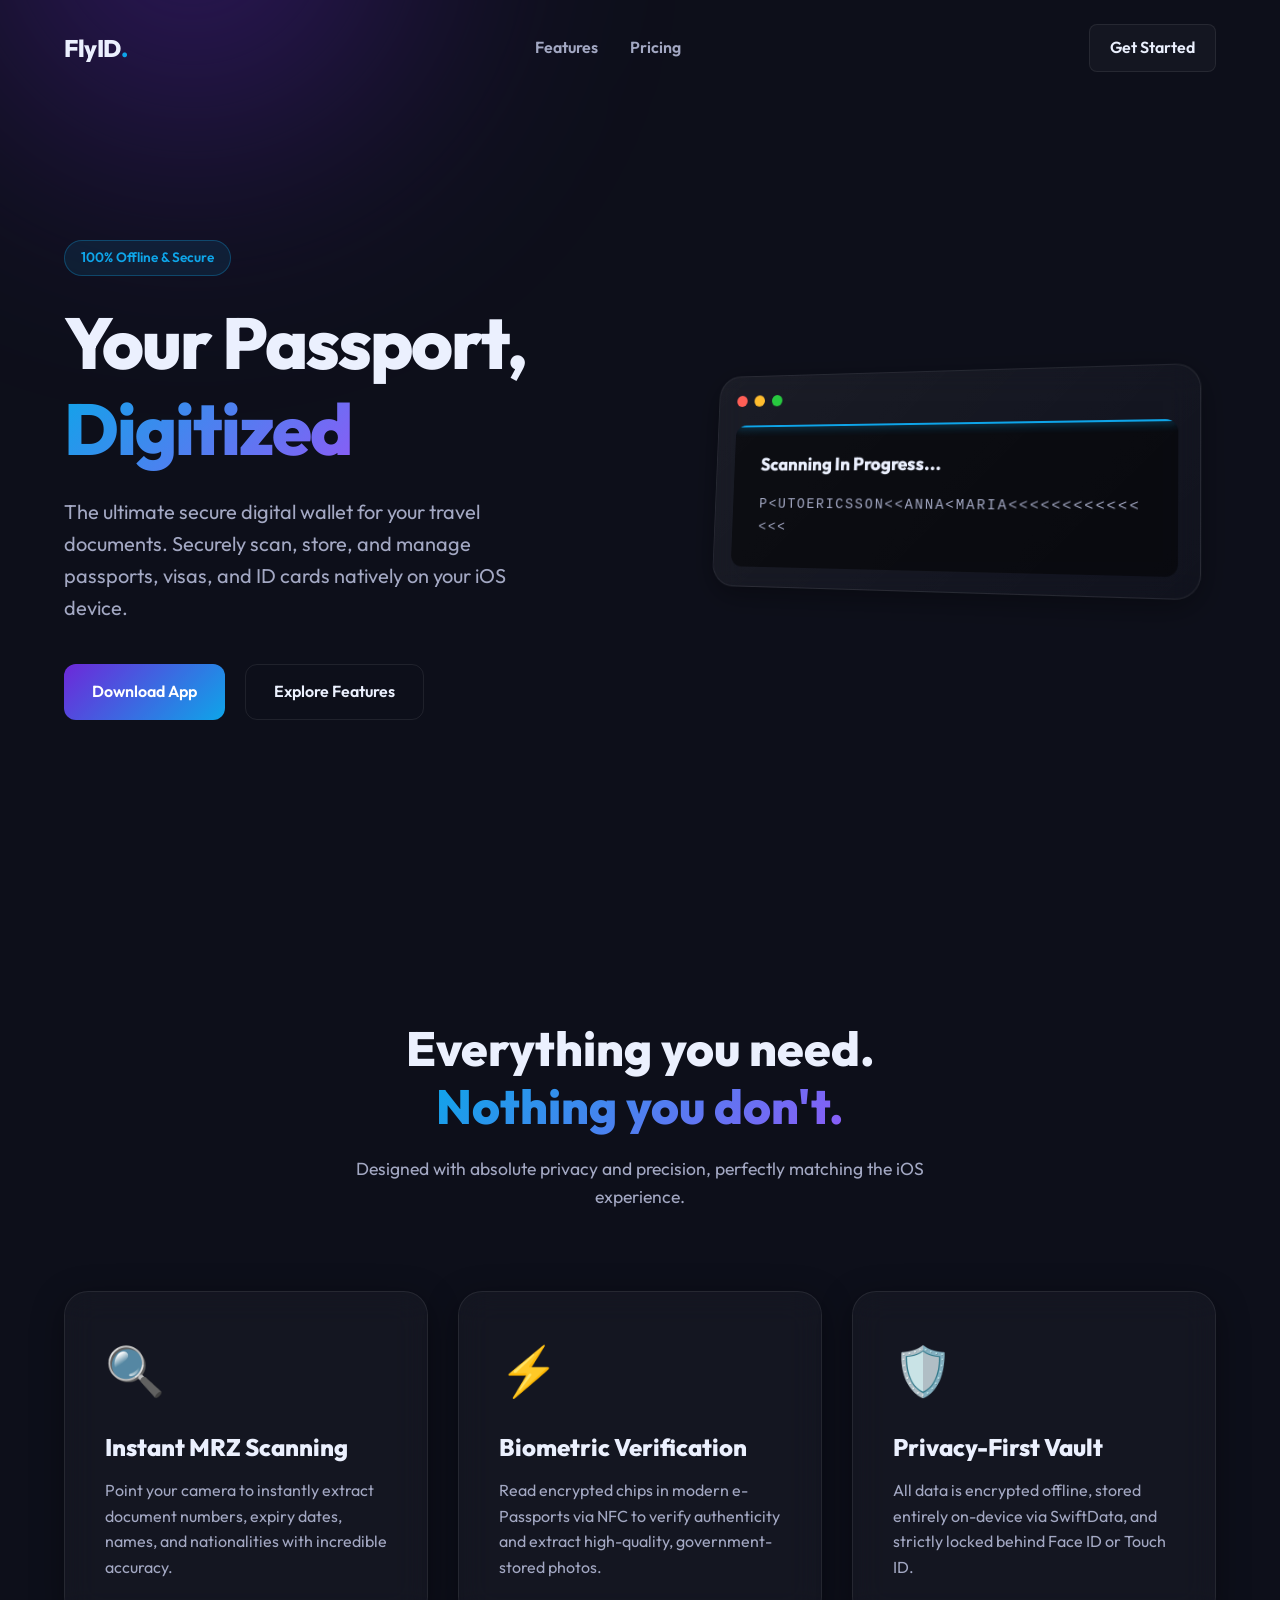
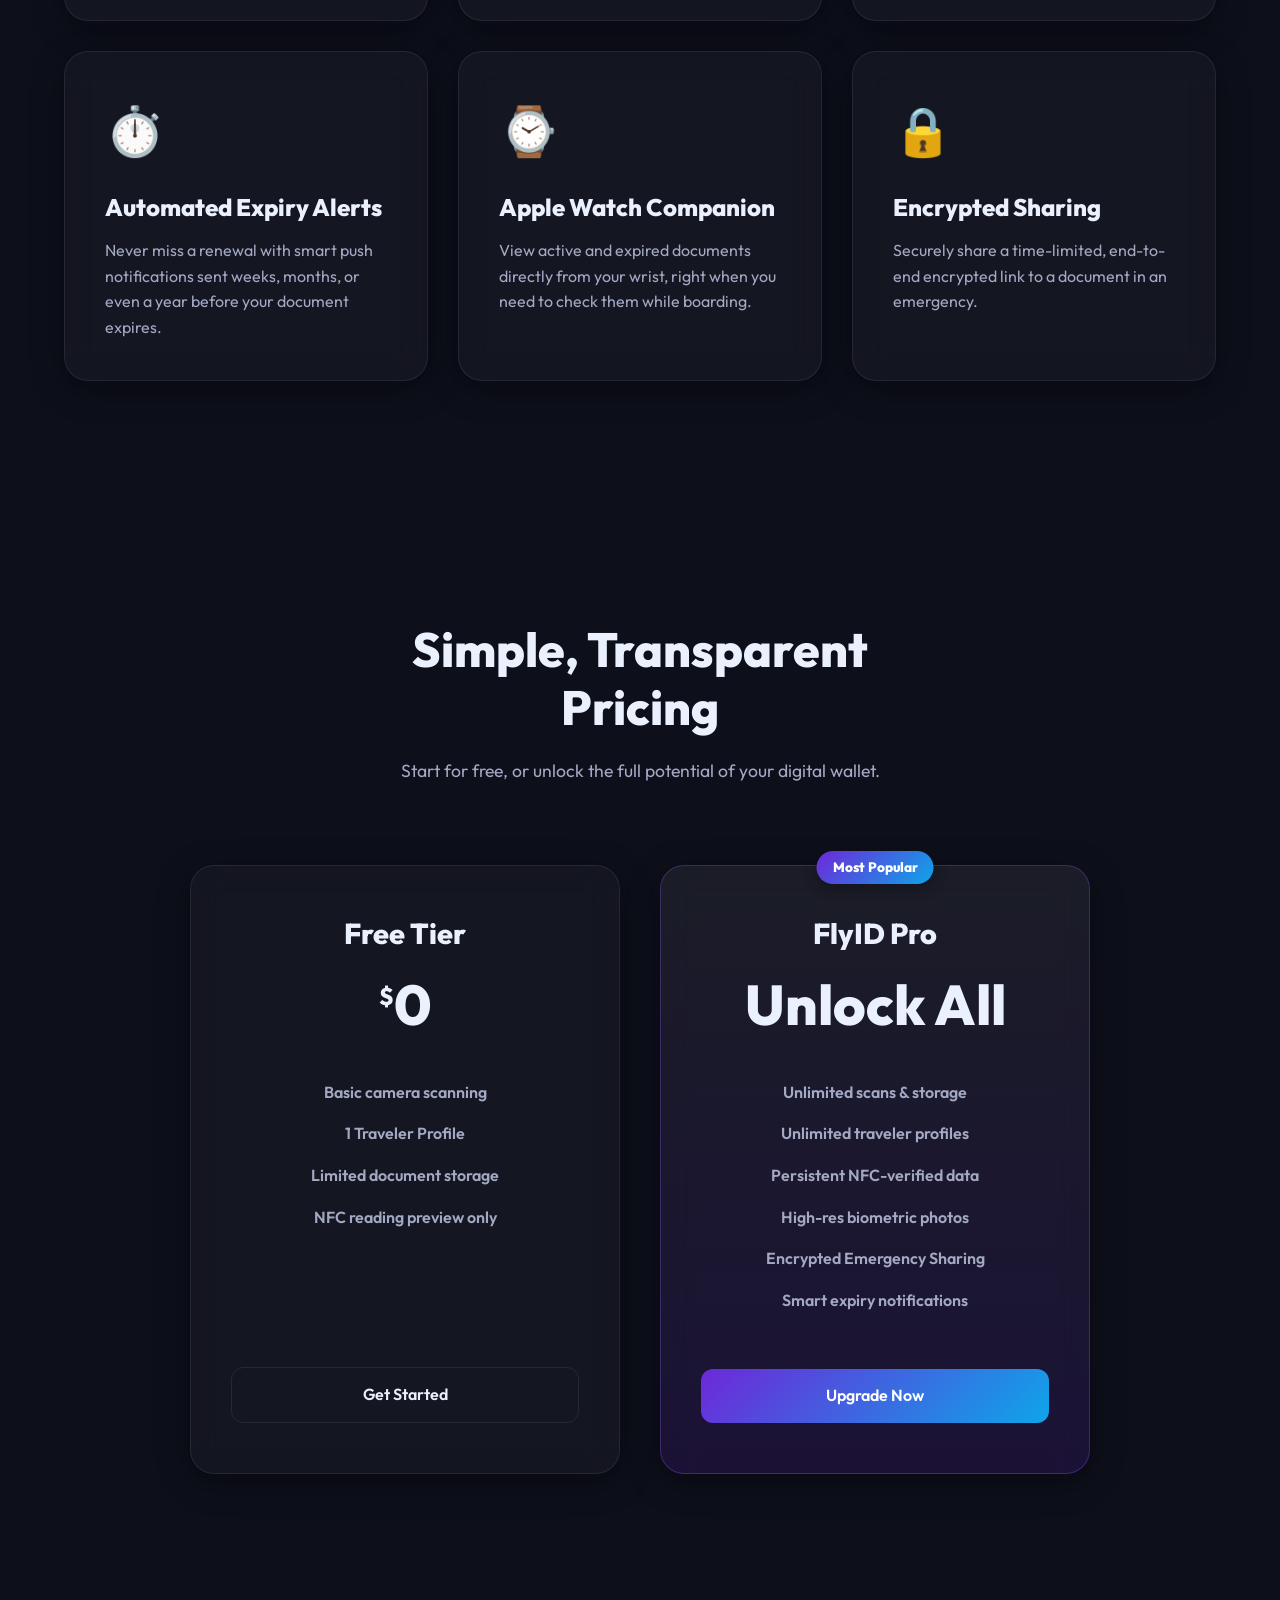
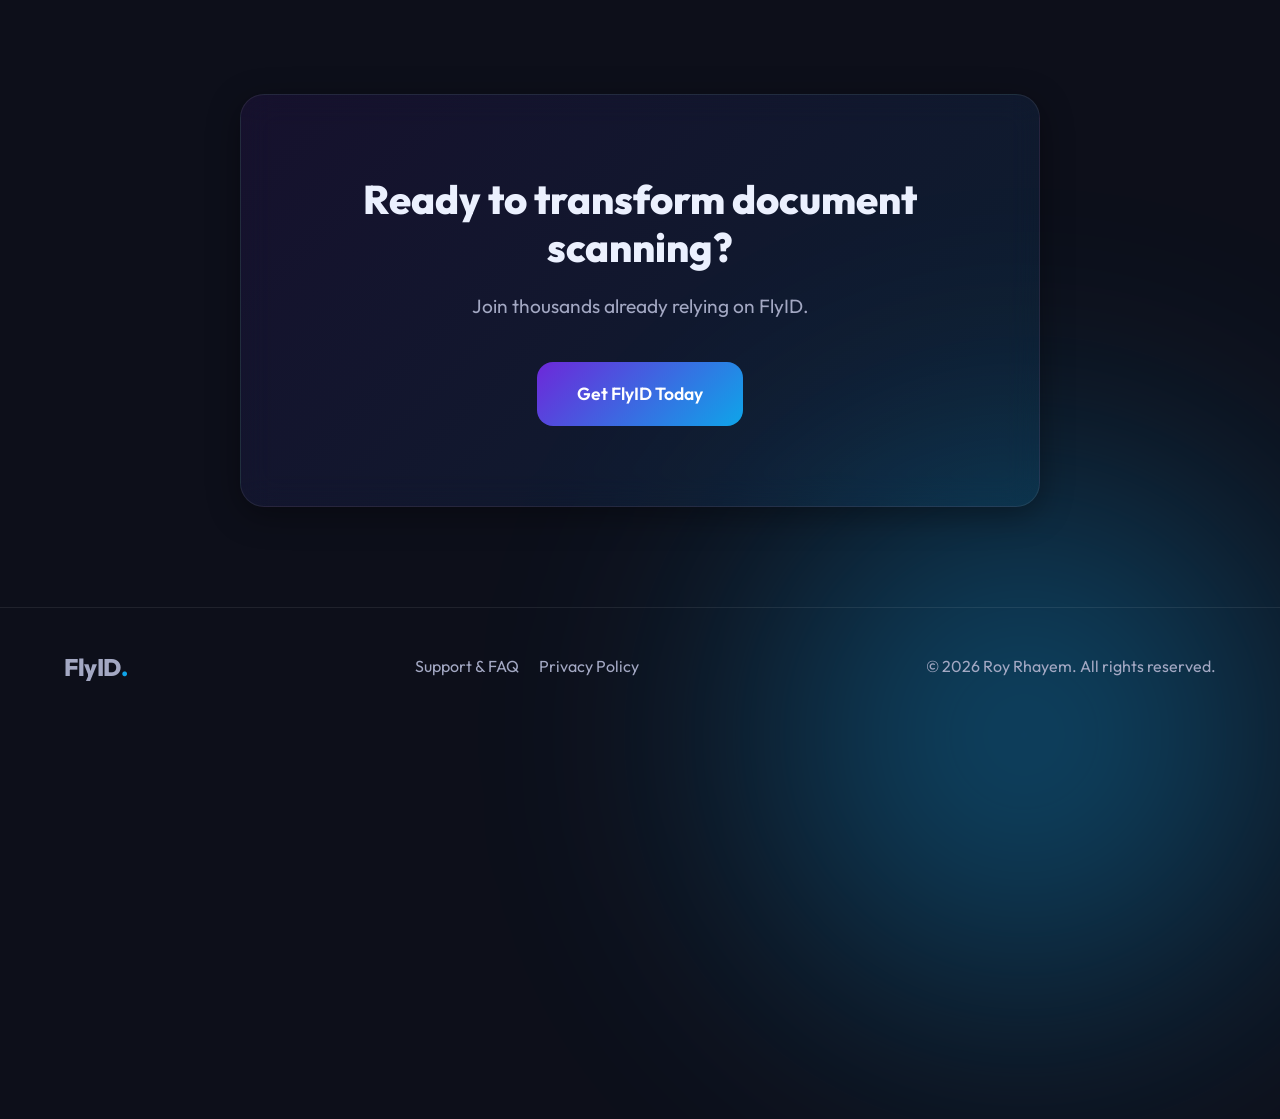
==== index.html @ da50089c "Update FlyID marketing website with new branding, Privacy Policy and Support FAQ" ====
<!DOCTYPE html>
<html lang="en">

<head>
    <meta charset="UTF-8">
    <meta name="viewport" content="width=device-width, initial-scale=1.0">
    <meta name="description"
        content="FlyID - The ultimate secure digital wallet for your travel documents. Safely scan, store, and manage passports on-device.">
    <title>FlyID | The Ultimate Secure Digital Wallet</title>
    <link rel="preconnect" href="https://fonts.googleapis.com">
    <link rel="preconnect" href="https://fonts.gstatic.com" crossorigin>
    <link href="https://fonts.googleapis.com/css2?family=Outfit:wght@300;400;600;800&display=swap" rel="stylesheet">
    <link rel="stylesheet" href="./style.css">
</head>

<body>
    <div class="blob-bg blob-1"></div>
    <div class="blob-bg blob-2"></div>

    <nav class="navbar">
        <div class="logo">FlyID<span>.</span></div>
        <ul class="nav-links">
            <li><a href="#features">Features</a></li>
            <li><a href="#pricing">Pricing</a></li>
        </ul>
        <a href="#download" class="btn-nav">Get Started</a>
    </nav>

    <header class="hero">
        <div class="hero-content">
            <span class="badge">100% Offline & Secure</span>
            <h1 class="hero-title">Your Passport, <span class="text-gradient">Digitized</span></h1>
            <p class="hero-subtitle">The ultimate secure digital wallet for your travel documents. Securely scan, store,
                and manage passports, visas, and ID cards natively on your iOS device.</p>
            <div class="hero-actions">
                <a href="#download" class="btn btn-primary">Download App</a>
                <a href="#features" class="btn btn-secondary">Explore Features</a>
            </div>
        </div>
        <div class="hero-graphics">
            <div class="glass-mockup perspective-float glass">
                <div class="mockup-header">
                    <span class="dot red"></span>
                    <span class="dot yellow"></span>
                    <span class="dot green"></span>
                </div>
                <div class="mockup-body mockup-wallet">
                    <h3>Scanning In Progress...</h3>
                    <div class="scan-line"></div>
                    <p class="scan-data">
                        P&lt;UTOERICSSON&lt;&lt;ANNA&lt;MARIA&lt;&lt;&lt;&lt;&lt;&lt;&lt;&lt;&lt;&lt;&lt;&lt;&lt;&lt;&lt;
                    </p>
                </div>
            </div>
        </div>
    </header>

    <section id="features" class="features">
        <div class="section-heading reveal">
            <h2>Everything you need. <span class="text-gradient">Nothing you don't.</span></h2>
            <p>Designed with absolute privacy and precision, perfectly matching the iOS experience.</p>
        </div>
        <div class="features-grid">
            <div class="feature-card glass reveal">
                <div class="icon">🔍</div>
                <h3>Instant MRZ Scanning</h3>
                <p>Point your camera to instantly extract document numbers, expiry dates, names, and nationalities with
                    incredible accuracy.</p>
            </div>
            <div class="feature-card glass reveal">
                <div class="icon">⚡️</div>
                <h3>Biometric Verification</h3>
                <p>Read encrypted chips in modern e-Passports via NFC to verify authenticity and extract high-quality,
                    government-stored photos.</p>
            </div>
            <div class="feature-card glass reveal">
                <div class="icon">🛡️</div>
                <h3>Privacy-First Vault</h3>
                <p>All data is encrypted offline, stored entirely on-device via SwiftData, and strictly locked behind
                    Face ID or Touch ID.</p>
            </div>
            <div class="feature-card glass reveal">
                <div class="icon">⏱️</div>
                <h3>Automated Expiry Alerts</h3>
                <p>Never miss a renewal with smart push notifications sent weeks, months, or even a year before your
                    document expires.</p>
            </div>
            <div class="feature-card glass reveal">
                <div class="icon">⌚️</div>
                <h3>Apple Watch Companion</h3>
                <p>View active and expired documents directly from your wrist, right when you need to check them while
                    boarding.</p>
            </div>
            <div class="feature-card glass reveal">
                <div class="icon">🔒</div>
                <h3>Encrypted Sharing</h3>
                <p>Securely share a time-limited, end-to-end encrypted link to a document in an emergency.</p>
            </div>
        </div>
    </section>

    <section id="pricing" class="pricing">
        <div class="section-heading reveal">
            <h2>Simple, Transparent Pricing</h2>
            <p>Start for free, or unlock the full potential of your digital wallet.</p>
        </div>
        <div class="pricing-grid">
            <div class="pricing-card glass reveal">
                <h3>Free Tier</h3>
                <div class="price"><span>$</span>0</div>
                <ul>
                    <li>Basic camera scanning</li>
                    <li>1 Traveler Profile</li>
                    <li>Limited document storage</li>
                    <li>NFC reading preview only</li>
                </ul>
                <a href="#download" class="btn btn-secondary pricing-btn">Get Started</a>
            </div>
            <div class="pricing-card premium glass reveal">
                <div class="popular-badge">Most Popular</div>
                <h3>FlyID Pro</h3>
                <div class="price">Unlock All</div>
                <ul>
                    <li>Unlimited scans & storage</li>
                    <li>Unlimited traveler profiles</li>
                    <li>Persistent NFC-verified data</li>
                    <li>High-res biometric photos</li>
                    <li>Encrypted Emergency Sharing</li>
                    <li>Smart expiry notifications</li>
                </ul>
                <a href="#download" class="btn btn-primary pricing-btn">Upgrade Now</a>
            </div>
        </div>
    </section>

    <section class="cta" id="demo">
        <div class="cta-card glass reveal">
            <h2>Ready to transform document scanning?</h2>
            <p>Join thousands already relying on FlyID.</p>
            <a href="#download" class="btn btn-primary btn-large">Get FlyID Today</a>
        </div>
    </section>

    <footer>
        <div class="footer-content">
            <div class="logo">FlyID<span>.</span></div>
            <div style="display: flex; gap: 20px;">
                <a href="./support.html" style="color: var(--text-secondary); text-decoration: none;">Support & FAQ</a>
                <a href="./privacy.html" style="color: var(--text-secondary); text-decoration: none;">Privacy Policy</a>
            </div>
            <p>&copy; 2026 Roy Rhayem. All rights reserved.</p>
        </div>
    </footer>

    <script src="./main.js"></script>
</body>

</html>
---- style.css ----
:root {
    --bg-color: #0d0f1a;
    --text-primary: #ebf0fe;
    --text-secondary: #a3a8c3;
    --accent-primary: #6d28d9;
    --accent-secondary: #0ea5e9;
    --glass-bg: rgba(255, 255, 255, 0.03);
    --glass-border: rgba(255, 255, 255, 0.08);
    --glass-shadow: 0 8px 32px 0 rgba(0, 0, 0, 0.37);
}

* {
    margin: 0;
    padding: 0;
    box-sizing: border-box;
}

html {
    scroll-behavior: smooth;
}

body {
    font-family: -apple-system, BlinkMacSystemFont, 'Outfit', sans-serif;
    background-color: var(--bg-color);
    color: var(--text-primary);
    line-height: 1.6;
    overflow-x: hidden;
    position: relative;
}

/* Dynamic Background Blobs */
.blob-bg {
    position: absolute;
    filter: blur(120px);
    z-index: -1;
    opacity: 0.5;
    animation: float 20s infinite ease-in-out alternate;
}

.blob-1 {
    top: -10%;
    left: -10%;
    width: 50vw;
    height: 50vw;
    background: radial-gradient(circle, var(--accent-primary) 0%, transparent 70%);
}

.blob-2 {
    bottom: -10%;
    right: -10%;
    width: 60vw;
    height: 60vw;
    background: radial-gradient(circle, var(--accent-secondary) 0%, transparent 70%);
    animation-delay: -5s;
}

@keyframes float {
    0% {
        transform: translate(0, 0) scale(1);
    }

    100% {
        transform: translate(5%, 10%) scale(1.1);
    }
}

/* Typography & Utilities */
h1,
h2,
h3 {
    font-weight: 800;
    line-height: 1.2;
}

.text-gradient {
    background: linear-gradient(135deg, var(--accent-secondary), #8b5cf6);
    background-clip: text;
    -webkit-background-clip: text;
    -webkit-text-fill-color: transparent;
}

.glass {
    background: var(--glass-bg);
    backdrop-filter: blur(16px);
    -webkit-backdrop-filter: blur(16px);
    border: 1px solid var(--glass-border);
    box-shadow: var(--glass-shadow);
    border-radius: 24px;
}

/* Buttons */
.btn {
    display: inline-flex;
    align-items: center;
    justify-content: center;
    padding: 14px 28px;
    border-radius: 12px;
    font-weight: 600;
    text-decoration: none;
    transition: all 0.3s cubic-bezier(0.25, 0.8, 0.25, 1);
    cursor: pointer;
    font-size: 1rem;
}

.btn-primary {
    background: linear-gradient(135deg, var(--accent-primary), var(--accent-secondary));
    color: #fff;
    border: none;
}

.btn-primary:hover {
    transform: translateY(-2px);
    box-shadow: 0 10px 20px -10px var(--accent-secondary);
}

.btn-secondary {
    background: transparent;
    color: var(--text-primary);
    border: 1px solid var(--glass-border);
}

.btn-secondary:hover {
    background: var(--glass-bg);
    border-color: rgba(255, 255, 255, 0.2);
}

.btn-large {
    padding: 18px 40px;
    font-size: 1.1rem;
    border-radius: 16px;
}

/* Navbar */
.navbar {
    display: flex;
    justify-content: space-between;
    align-items: center;
    padding: 24px 5%;
    position: fixed;
    top: 0;
    width: 100%;
    z-index: 100;
    transition: background 0.3s, backdrop-filter 0.3s;
}

.navbar.scrolled {
    background: rgba(13, 15, 26, 0.8);
    backdrop-filter: blur(12px);
    border-bottom: 1px solid var(--glass-border);
}

.logo {
    font-size: 1.5rem;
    font-weight: 800;
    letter-spacing: -0.5px;
}

.logo span {
    color: var(--accent-secondary);
}

.nav-links {
    display: flex;
    list-style: none;
    gap: 32px;
}

@media (max-width: 768px) {
    .nav-links {
        display: none;
    }
}

.nav-links a {
    color: var(--text-secondary);
    text-decoration: none;
    font-weight: 600;
    transition: color 0.3s;
}

.nav-links a:hover {
    color: var(--text-primary);
}

.btn-nav {
    padding: 10px 20px;
    background: var(--glass-bg);
    border: 1px solid var(--glass-border);
    color: var(--text-primary);
    text-decoration: none;
    border-radius: 8px;
    font-weight: 600;
    transition: all 0.3s;
}

.btn-nav:hover {
    background: var(--accent-primary);
    border-color: var(--accent-primary);
}

/* Hero Section */
.hero {
    display: grid;
    grid-template-columns: 1fr 1fr;
    gap: 60px;
    padding: 160px 5% 100px;
    min-height: 100vh;
    align-items: center;
}

.badge {
    display: inline-block;
    padding: 6px 16px;
    background: rgba(14, 165, 233, 0.1);
    border: 1px solid rgba(14, 165, 233, 0.3);
    color: var(--accent-secondary);
    border-radius: 20px;
    font-size: 0.85rem;
    font-weight: 600;
    margin-bottom: 24px;
}

.hero-title {
    font-size: 4.5rem;
    letter-spacing: -2px;
    margin-bottom: 24px;
}

.hero-subtitle {
    font-size: 1.25rem;
    color: var(--text-secondary);
    margin-bottom: 40px;
    max-width: 500px;
}

.hero-actions {
    display: flex;
    gap: 20px;
}

/* Mockup Graphic */
.perspective-float {
    transform-style: preserve-3d;
    transform: perspective(1000px) rotateY(-15deg) rotateX(5deg);
    animation: hover3d 6s ease-in-out infinite alternate;
}

@keyframes hover3d {
    0% {
        transform: perspective(1000px) rotateY(-15deg) rotateX(5deg) translateY(0);
    }

    100% {
        transform: perspective(1000px) rotateY(-10deg) rotateX(8deg) translateY(-20px);
    }
}

.glass-mockup {
    width: 100%;
    max-width: 500px;
    margin: 0 auto;
    padding: 20px;
    background: linear-gradient(135deg, rgba(255, 255, 255, 0.05), rgba(255, 255, 255, 0.01));
}

.mockup-header {
    display: flex;
    gap: 8px;
    margin-bottom: 20px;
}

.dot {
    width: 12px;
    height: 12px;
    border-radius: 50%;
}

.red {
    background: #ff5f56;
}

.yellow {
    background: #ffbd2e;
}

.green {
    background: #27c93f;
}

.mockup-body {
    background: rgba(0, 0, 0, 0.5);
    border-radius: 12px;
    padding: 30px;
    position: relative;
    overflow: hidden;
}

.scan-line {
    width: 100%;
    height: 2px;
    background: var(--accent-secondary);
    box-shadow: 0 0 10px var(--accent-secondary);
    position: absolute;
    top: 0;
    left: 0;
    animation: scanLine 3s linear infinite;
}

@keyframes scanLine {
    0% {
        top: 0;
        opacity: 0;
    }

    10% {
        opacity: 1;
    }

    90% {
        opacity: 1;
    }

    100% {
        top: 100%;
        opacity: 0;
    }
}

.scan-data {
    font-family: monospace;
    color: var(--text-secondary);
    font-size: 0.9rem;
    letter-spacing: 2px;
    margin-top: 20px;
    word-break: break-all;
}

/* Features Range */
.features {
    padding: 120px 5%;
}

.section-heading {
    text-align: center;
    max-width: 600px;
    margin: 0 auto 80px;
}

.section-heading h2 {
    font-size: 3rem;
    margin-bottom: 20px;
}

.section-heading p {
    color: var(--text-secondary);
    font-size: 1.1rem;
}

/* Feature Grid Styles */
.features-grid {
    display: grid;
    grid-template-columns: repeat(auto-fit, minmax(300px, 1fr));
    gap: 30px;
}

.feature-card {
    padding: 40px;
    height: 100%;
    transition: transform 0.4s, background-color 0.4s;
}

.feature-card:hover {
    transform: translateY(-8px);
    background: rgba(255, 255, 255, 0.08);
}

.feature-card .icon {
    font-size: 3rem;
    margin-bottom: 24px;
}

.feature-card h3 {
    font-size: 1.5rem;
    margin-bottom: 16px;
}

.feature-card p {
    color: var(--text-secondary);
}

/* Pricing Section */
.pricing {
    padding: 120px 5%;
}

.pricing-grid {
    display: grid;
    grid-template-columns: repeat(auto-fit, minmax(320px, 1fr));
    gap: 40px;
    max-width: 900px;
    margin: 0 auto;
}

.pricing-card {
    padding: 50px 40px;
    text-align: center;
    position: relative;
    display: flex;
    flex-direction: column;
}

.pricing-card.premium {
    background: linear-gradient(180deg, rgba(255, 255, 255, 0.06), rgba(109, 40, 217, 0.15));
    border: 1px solid rgba(139, 92, 246, 0.3);
    transform: scale(1.05);
    z-index: 2;
}

@media (max-width: 900px) {
    .pricing-card.premium {
        transform: scale(1);
    }
}

.popular-badge {
    position: absolute;
    top: -15px;
    left: 50%;
    transform: translateX(-50%);
    background: linear-gradient(135deg, var(--accent-primary), var(--accent-secondary));
    color: white;
    padding: 6px 16px;
    border-radius: 20px;
    font-weight: 800;
    font-size: 0.85rem;
    box-shadow: 0 4px 15px rgba(0, 0, 0, 0.3);
}

.pricing-card h3 {
    font-size: 1.8rem;
    margin-bottom: 10px;
}

.pricing-card .price {
    font-size: 3.5rem;
    font-weight: 800;
    margin-bottom: 30px;
    color: var(--text-primary);
}

.pricing-card .price span {
    font-size: 1.5rem;
    vertical-align: super;
}

.pricing-card ul {
    list-style: none;
    margin-bottom: 40px;
    flex-grow: 1;
}

.pricing-card ul li {
    margin-bottom: 16px;
    color: var(--text-secondary);
    font-weight: 600;
}

.pricing-btn {
    width: 100%;
}

/* Reveal classes for JS */
.reveal {
    opacity: 0;
    transform: translateY(30px);
}

/* CTA & Footer */
.cta {
    padding: 100px 5%;
    text-align: center;
}

.cta-card {
    max-width: 800px;
    margin: 0 auto;
    padding: 80px 40px;
    background: linear-gradient(135deg, rgba(109, 40, 217, 0.1), rgba(14, 165, 233, 0.1));
}

.cta-card h2 {
    font-size: 2.5rem;
    margin-bottom: 20px;
}

.cta-card p {
    color: var(--text-secondary);
    margin-bottom: 40px;
    font-size: 1.2rem;
}

footer {
    padding: 40px 5%;
    border-top: 1px solid var(--glass-border);
    text-align: center;
    color: var(--text-secondary);
}

.footer-content {
    display: flex;
    justify-content: space-between;
    align-items: center;
}

@media (max-width: 900px) {
    .hero {
        grid-template-columns: 1fr;
        text-align: center;
    }

    .hero-subtitle,
    .hero-actions {
        margin: 0 auto 40px;
        justify-content: center;
    }

    .hero-title {
        font-size: 3.5rem;
    }
}

@media (max-width: 600px) {
    .hero-title {
        font-size: 2.5rem;
    }

    .hero-actions {
        flex-direction: column;
    }

    .footer-content {
        flex-direction: column;
        gap: 20px;
    }
}
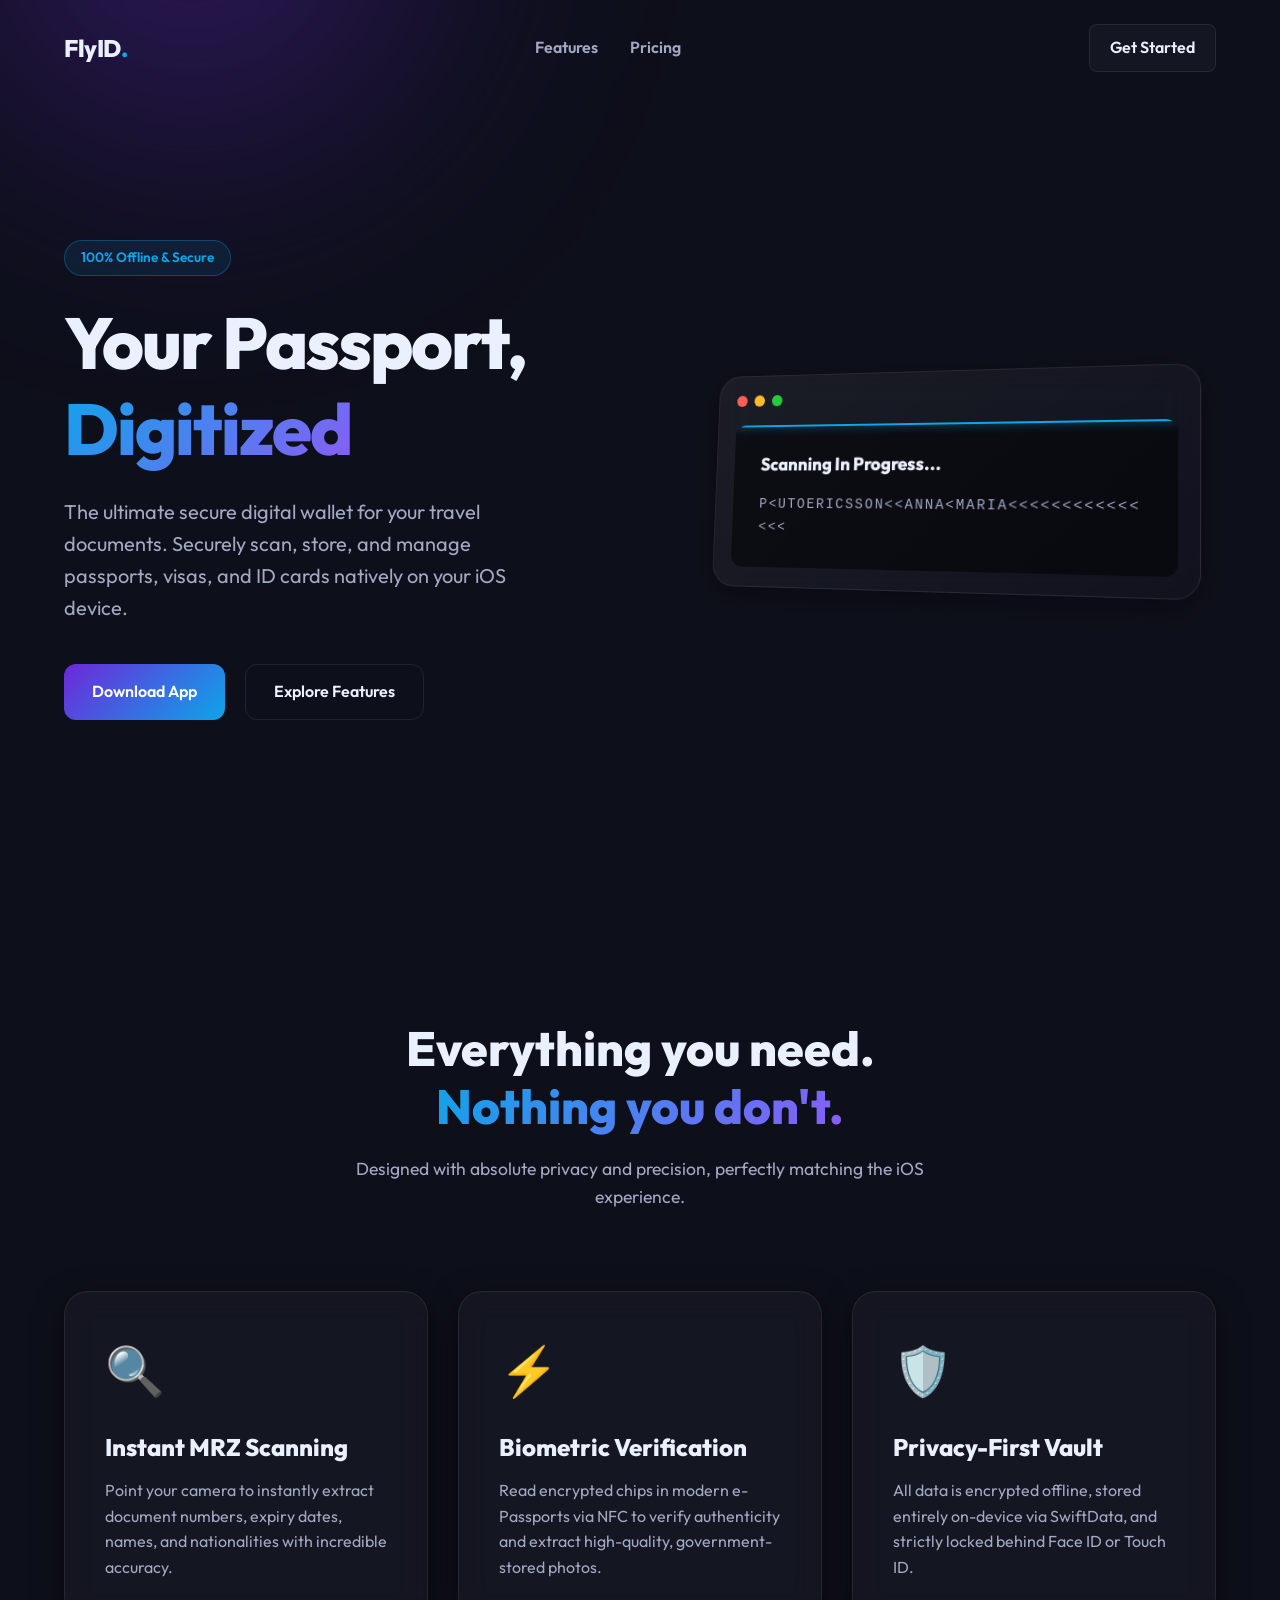
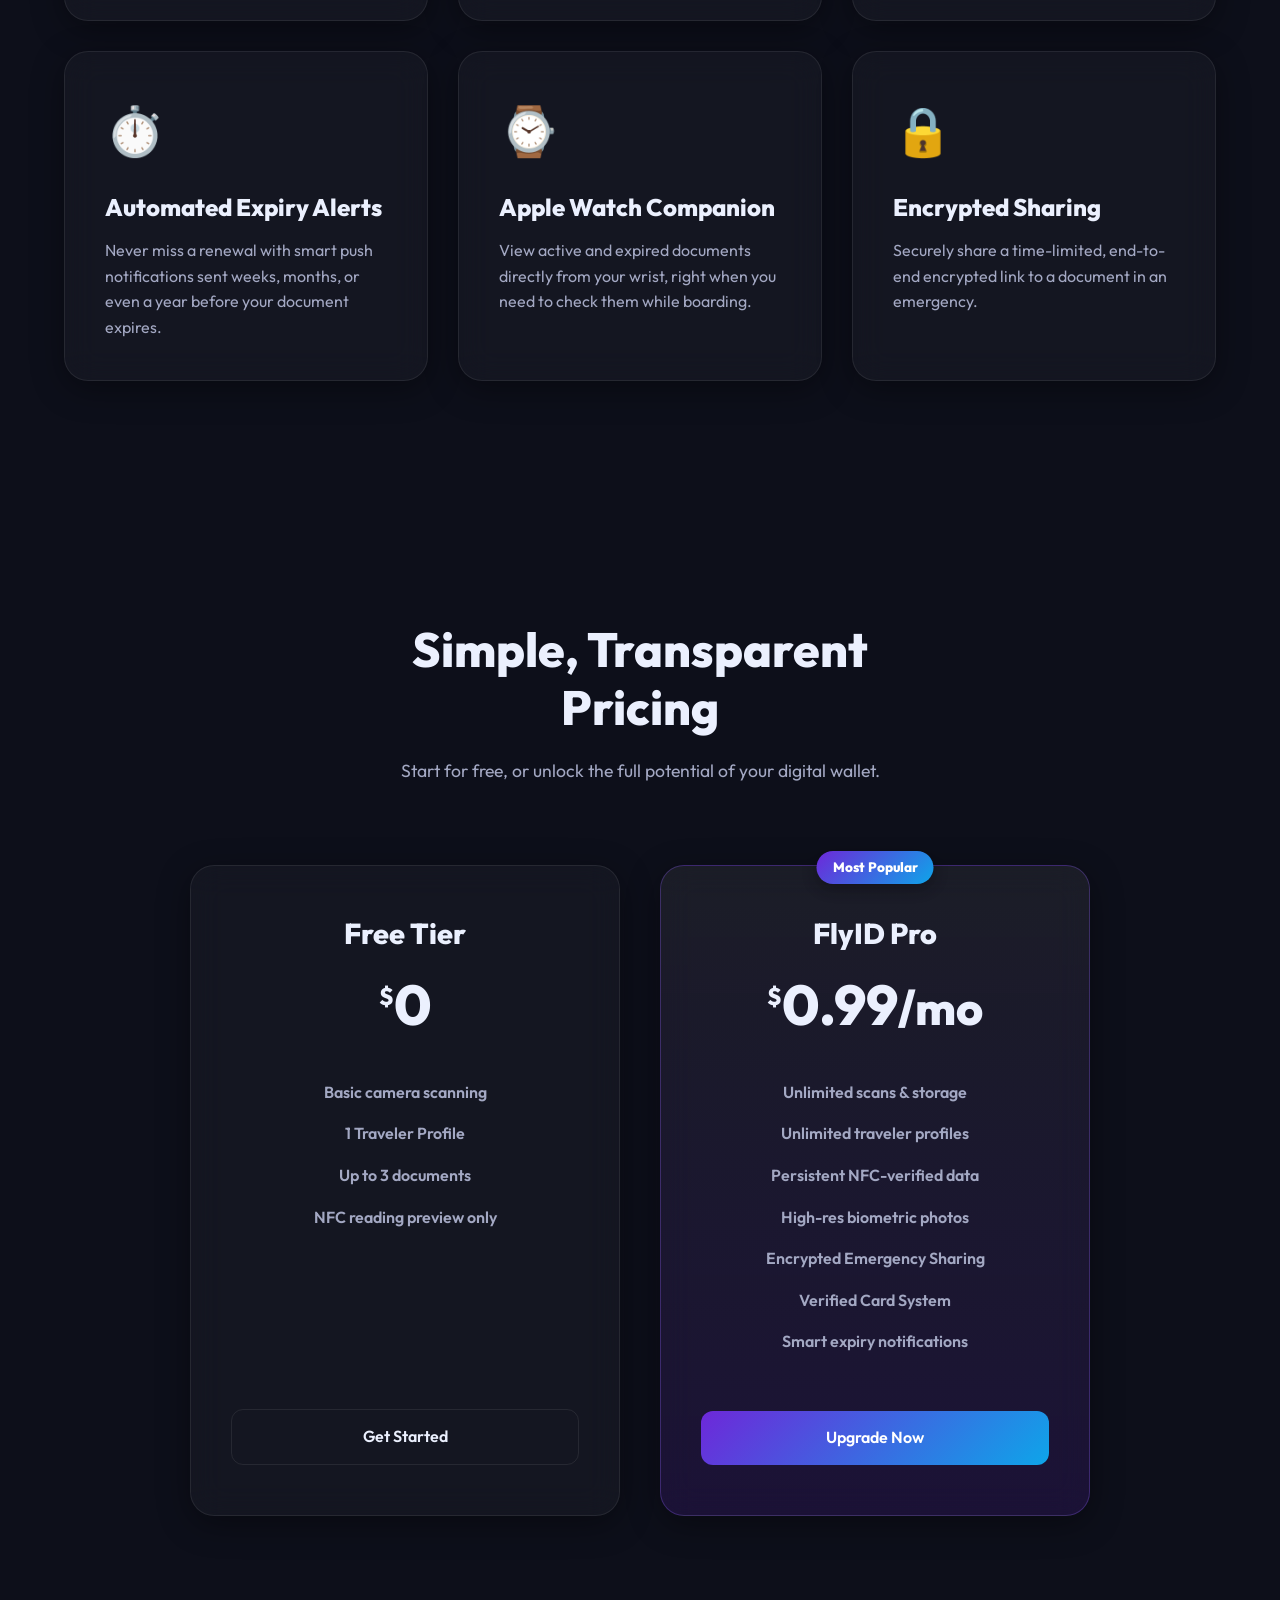
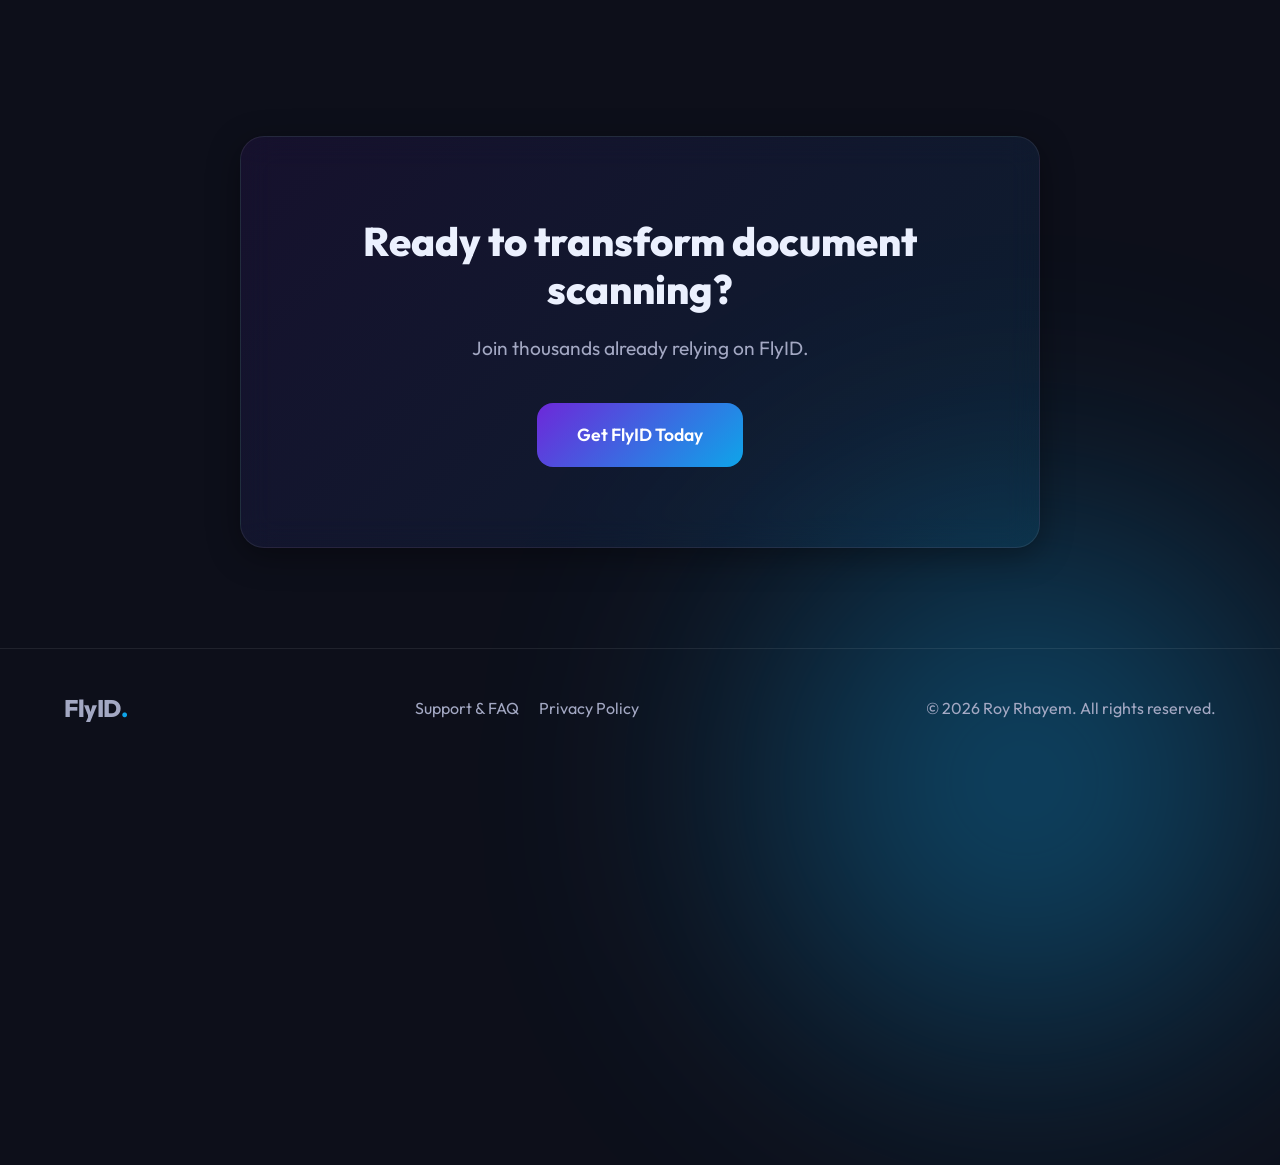
==== commit f2c369c3: "Fix website to match context.md: accurate pricing, free tier limits, TelemetryDeck analytics, Revenu" ====
--- a/index.html
+++ b/index.html
@@ -111,7 +111,7 @@
                 <ul>
                     <li>Basic camera scanning</li>
                     <li>1 Traveler Profile</li>
-                    <li>Limited document storage</li>
+                    <li>Up to 3 documents</li>
                     <li>NFC reading preview only</li>
                 </ul>
                 <a href="#download" class="btn btn-secondary pricing-btn">Get Started</a>
@@ -119,13 +119,14 @@
             <div class="pricing-card premium glass reveal">
                 <div class="popular-badge">Most Popular</div>
                 <h3>FlyID Pro</h3>
-                <div class="price">Unlock All</div>
+                <div class="price"><span>$</span>0.99<small>/mo</small></div>
                 <ul>
                     <li>Unlimited scans & storage</li>
                     <li>Unlimited traveler profiles</li>
                     <li>Persistent NFC-verified data</li>
                     <li>High-res biometric photos</li>
                     <li>Encrypted Emergency Sharing</li>
+                    <li>Verified Card System</li>
                     <li>Smart expiry notifications</li>
                 </ul>
                 <a href="#download" class="btn btn-primary pricing-btn">Upgrade Now</a>
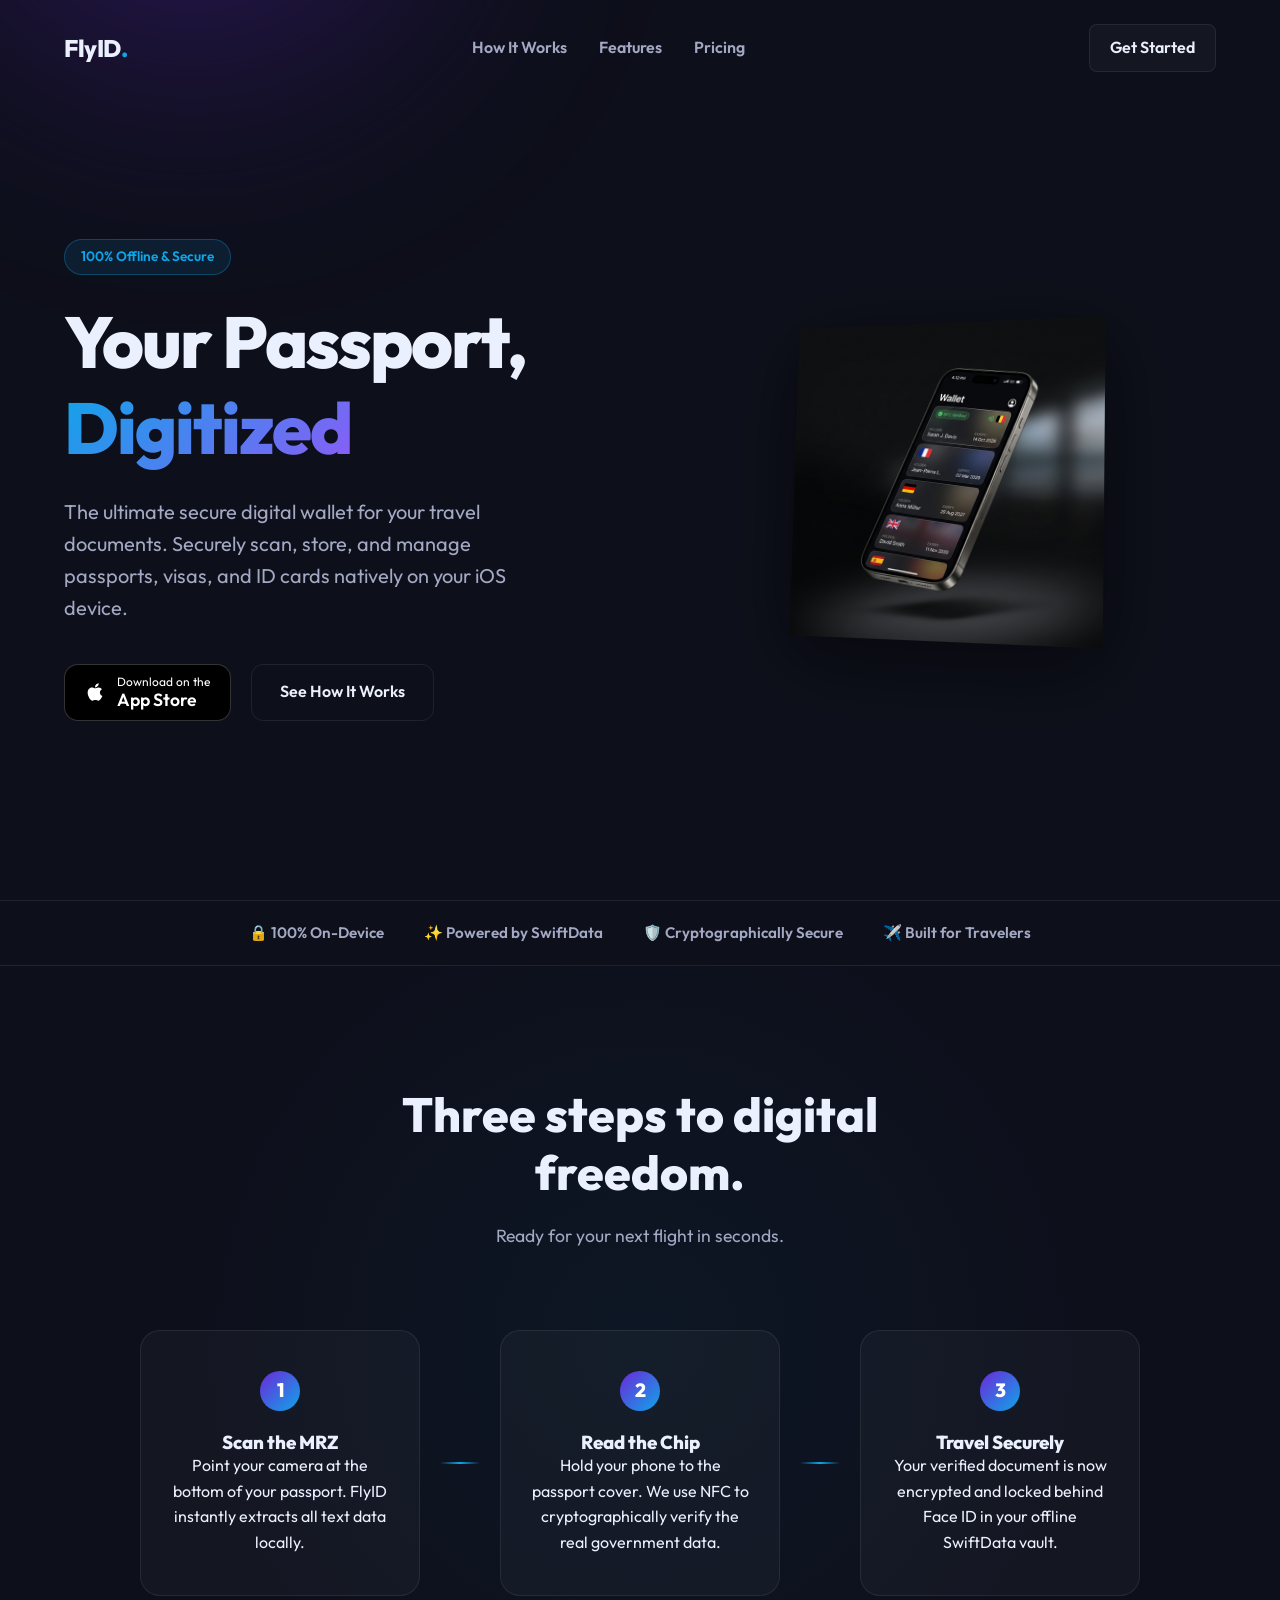
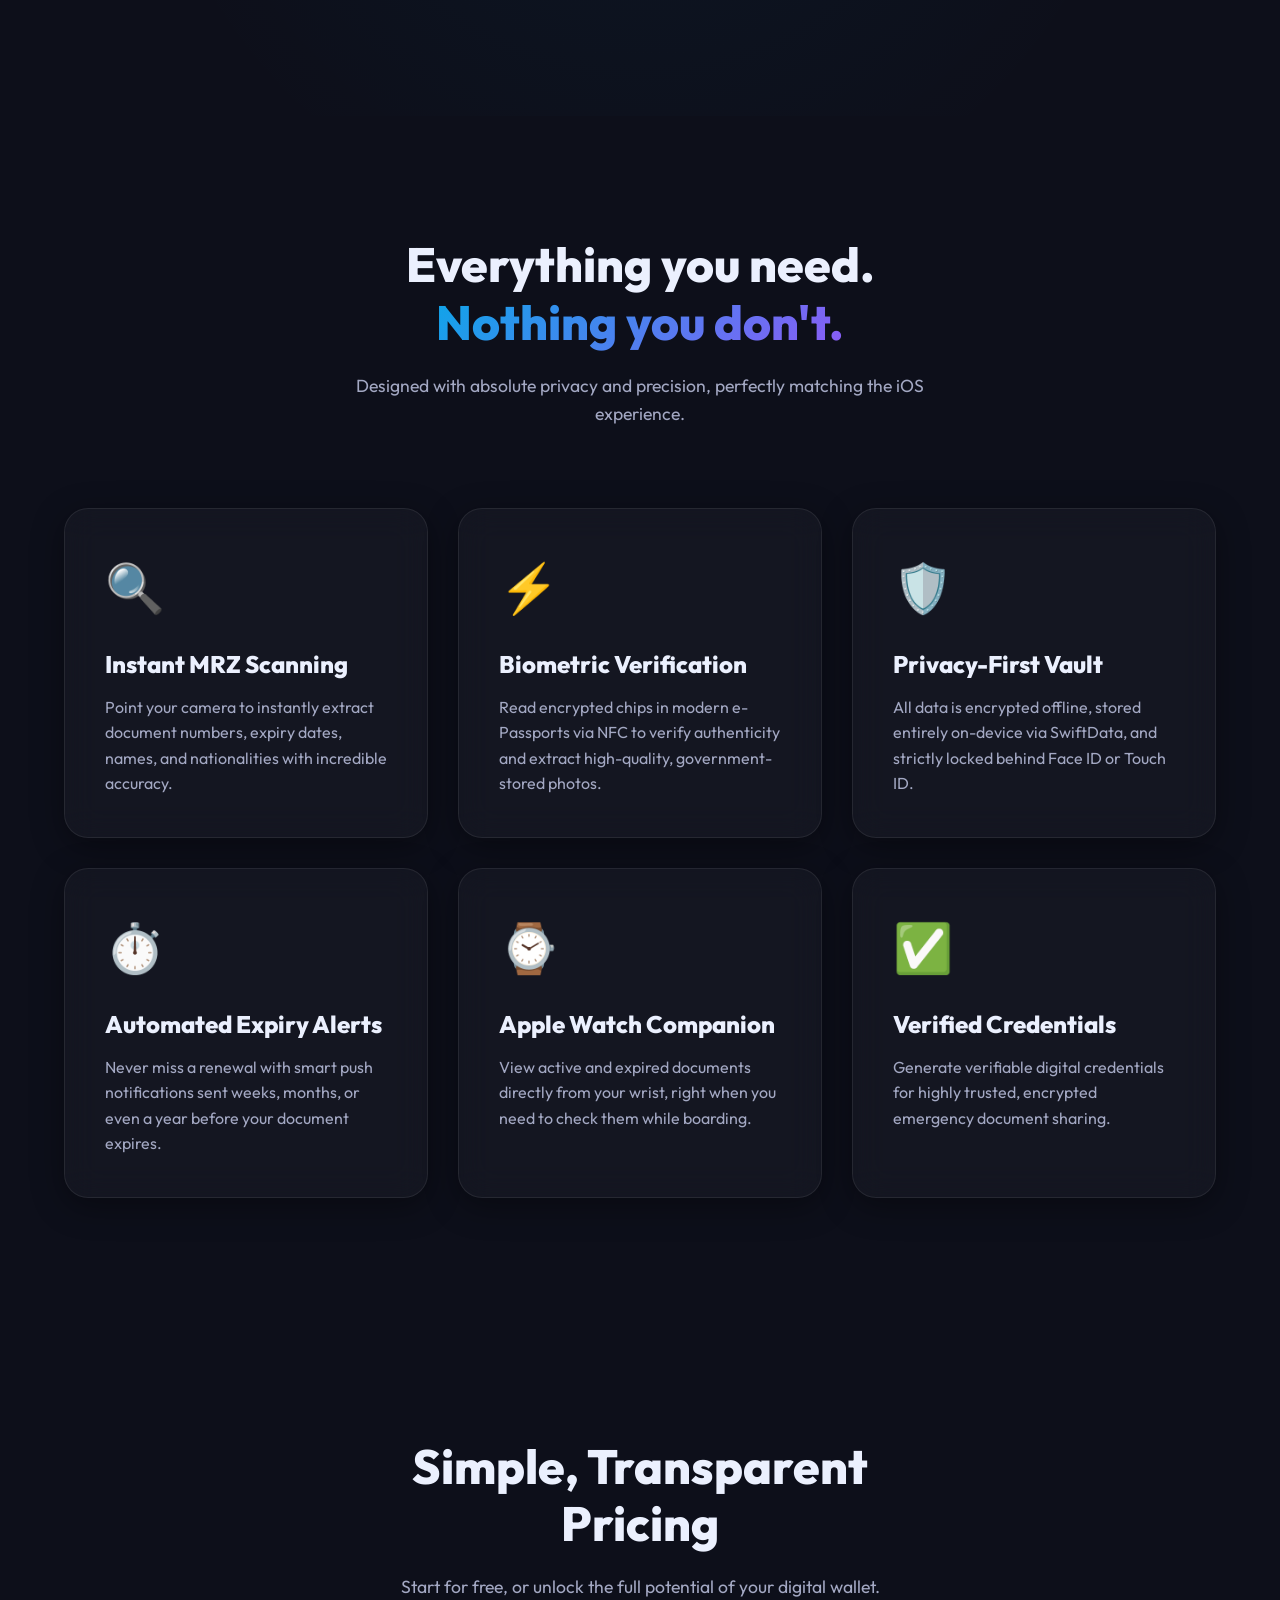
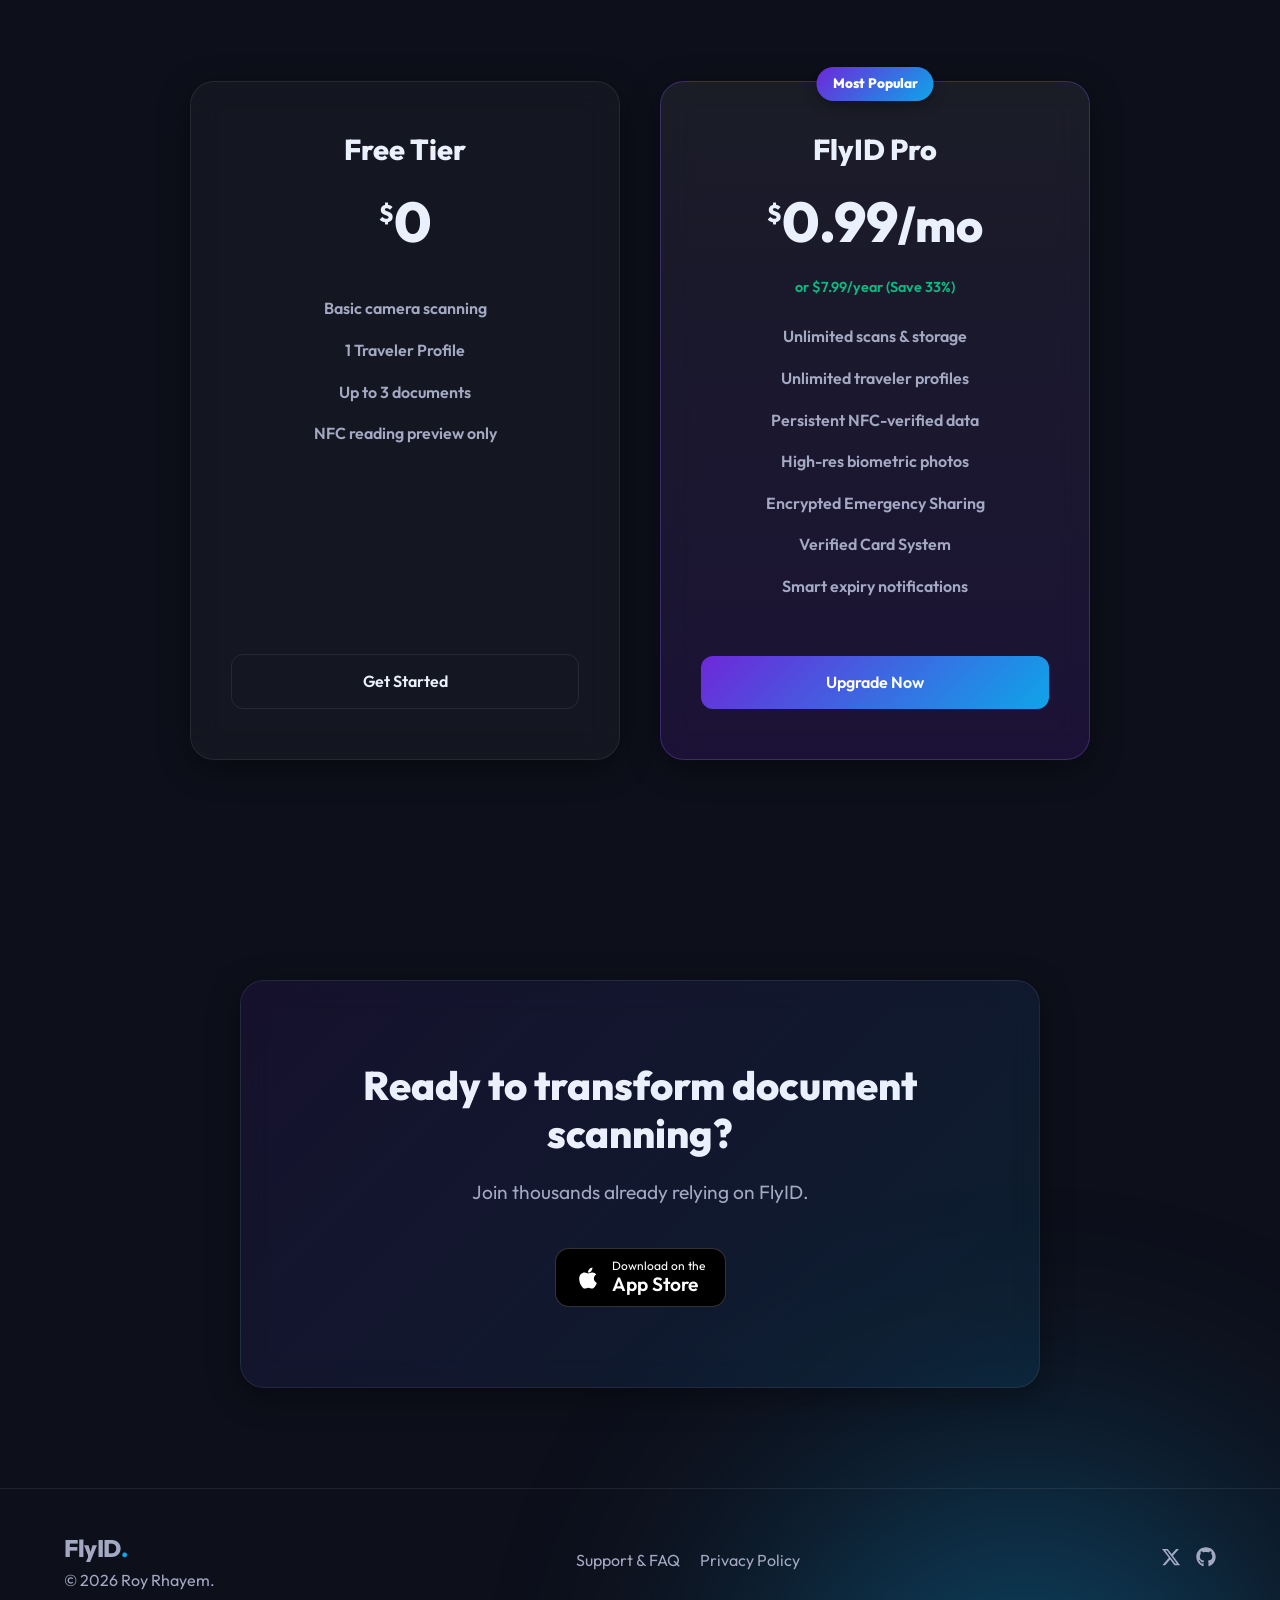
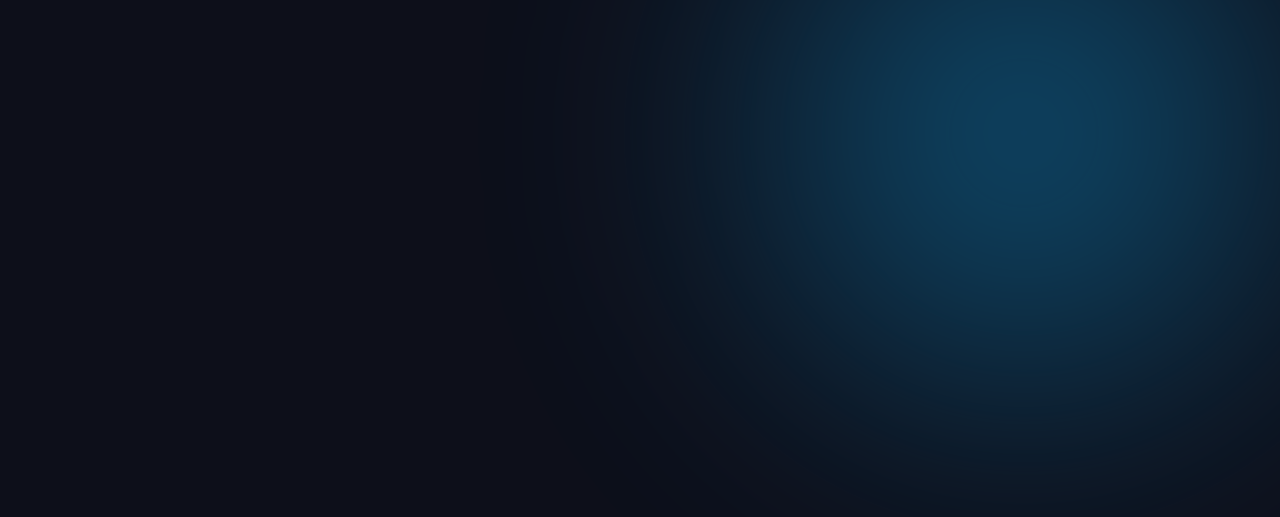
==== commit 64fcd81b: "Overhaul landing page UI: trust strip, How It Works section, better footer, true pricing (kept anima" ====
--- a/index.html
+++ b/index.html
@@ -20,6 +20,7 @@
     <nav class="navbar">
         <div class="logo">FlyID<span>.</span></div>
         <ul class="nav-links">
+            <li><a href="#how-it-works">How It Works</a></li>
             <li><a href="#features">Features</a></li>
             <li><a href="#pricing">Pricing</a></li>
         </ul>
@@ -33,27 +34,56 @@
             <p class="hero-subtitle">The ultimate secure digital wallet for your travel documents. Securely scan, store,
                 and manage passports, visas, and ID cards natively on your iOS device.</p>
             <div class="hero-actions">
-                <a href="#download" class="btn btn-primary">Download App</a>
-                <a href="#features" class="btn btn-secondary">Explore Features</a>
+                <a href="#download" class="btn-app-store">
+                    <svg viewBox="0 0 384 512" width="20" height="20" fill="currentColor">
+                        <path
+                            d="M318.7 268.7c-.2-36.7 16.4-64.4 50-84.8-18.8-26.9-47.2-41.7-84.7-44.6-35.5-2.8-74.3 20.7-88.5 20.7-15 0-49.4-19.7-76.4-19.7C63.3 141.2 4 184.8 4 273.5q0 39.3 14.4 81.2c12.8 36.7 59 126.7 107.2 125.2 25.2-.6 43-17.9 75.8-17.9 31.8 0 48.3 17.9 76.4 17.9 48.6-.7 90.4-82.5 102.6-119.3-65.2-30.7-61.7-90-61.7-91.9zm-56.6-164.2c27.3-32.4 24.8-61.9 24-72.5-24.1 1.4-52 16.4-67.9 34.9-17.5 19.8-27.8 44.3-25.6 71.9 26.1 2 49.9-11.4 69.5-34.3z" />
+                    </svg>
+                    <span>Download on the<br /><strong>App Store</strong></span>
+                </a>
+                <a href="#how-it-works" class="btn btn-secondary">See How It Works</a>
             </div>
         </div>
         <div class="hero-graphics">
-            <div class="glass-mockup perspective-float glass">
-                <div class="mockup-header">
-                    <span class="dot red"></span>
-                    <span class="dot yellow"></span>
-                    <span class="dot green"></span>
-                </div>
-                <div class="mockup-body mockup-wallet">
-                    <h3>Scanning In Progress...</h3>
-                    <div class="scan-line"></div>
-                    <p class="scan-data">
-                        P&lt;UTOERICSSON&lt;&lt;ANNA&lt;MARIA&lt;&lt;&lt;&lt;&lt;&lt;&lt;&lt;&lt;&lt;&lt;&lt;&lt;&lt;&lt;
-                    </p>
-                </div>
-            </div>
+            <img src="./assets/hero-mockup.png" alt="FlyID App Interface on iPhone"
+                class="hero-mockup-img perspective-float">
         </div>
     </header>
+
+    <div class="trust-strip reveal">
+        <span>🔒 100% On-Device</span>
+        <span>✨ Powered by SwiftData</span>
+        <span>🛡️ Cryptographically Secure</span>
+        <span>✈️ Built for Travelers</span>
+    </div>
+
+    <section id="how-it-works" class="how-it-works">
+        <div class="section-heading reveal">
+            <h2>Three steps to digital freedom.</h2>
+            <p>Ready for your next flight in seconds.</p>
+        </div>
+        <div class="steps-container">
+            <div class="step-card reveal">
+                <div class="step-number">1</div>
+                <h3>Scan the MRZ</h3>
+                <p>Point your camera at the bottom of your passport. FlyID instantly extracts all text data locally.</p>
+            </div>
+            <div class="step-connector reveal"></div>
+            <div class="step-card reveal" style="transition-delay: 100ms;">
+                <div class="step-number">2</div>
+                <h3>Read the Chip</h3>
+                <p>Hold your phone to the passport cover. We use NFC to cryptographically verify the real government
+                    data.</p>
+            </div>
+            <div class="step-connector reveal" style="transition-delay: 100ms;"></div>
+            <div class="step-card reveal" style="transition-delay: 200ms;">
+                <div class="step-number">3</div>
+                <h3>Travel Securely</h3>
+                <p>Your verified document is now encrypted and locked behind Face ID in your offline SwiftData vault.
+                </p>
+            </div>
+        </div>
+    </section>
 
     <section id="features" class="features">
         <div class="section-heading reveal">
@@ -92,9 +122,9 @@
                     boarding.</p>
             </div>
             <div class="feature-card glass reveal">
-                <div class="icon">🔒</div>
-                <h3>Encrypted Sharing</h3>
-                <p>Securely share a time-limited, end-to-end encrypted link to a document in an emergency.</p>
+                <div class="icon">✅</div>
+                <h3>Verified Credentials</h3>
+                <p>Generate verifiable digital credentials for highly trusted, encrypted emergency document sharing.</p>
             </div>
         </div>
     </section>
@@ -120,8 +150,9 @@
                 <div class="popular-badge">Most Popular</div>
                 <h3>FlyID Pro</h3>
                 <div class="price"><span>$</span>0.99<small>/mo</small></div>
+                <div class="price-subtitle">or $7.99/year (Save 33%)</div>
                 <ul>
-                    <li>Unlimited scans & storage</li>
+                    <li>Unlimited scans &amp; storage</li>
                     <li>Unlimited traveler profiles</li>
                     <li>Persistent NFC-verified data</li>
                     <li>High-res biometric photos</li>
@@ -134,22 +165,46 @@
         </div>
     </section>
 
-    <section class="cta" id="demo">
+    <section class="cta" id="download">
         <div class="cta-card glass reveal">
             <h2>Ready to transform document scanning?</h2>
             <p>Join thousands already relying on FlyID.</p>
-            <a href="#download" class="btn btn-primary btn-large">Get FlyID Today</a>
+            <div style="display: flex; justify-content: center; margin-top: 30px;">
+                <a href="#" class="btn-app-store">
+                    <svg viewBox="0 0 384 512" width="24" height="24" fill="currentColor">
+                        <path
+                            d="M318.7 268.7c-.2-36.7 16.4-64.4 50-84.8-18.8-26.9-47.2-41.7-84.7-44.6-35.5-2.8-74.3 20.7-88.5 20.7-15 0-49.4-19.7-76.4-19.7C63.3 141.2 4 184.8 4 273.5q0 39.3 14.4 81.2c12.8 36.7 59 126.7 107.2 125.2 25.2-.6 43-17.9 75.8-17.9 31.8 0 48.3 17.9 76.4 17.9 48.6-.7 90.4-82.5 102.6-119.3-65.2-30.7-61.7-90-61.7-91.9zm-56.6-164.2c27.3-32.4 24.8-61.9 24-72.5-24.1 1.4-52 16.4-67.9 34.9-17.5 19.8-27.8 44.3-25.6 71.9 26.1 2 49.9-11.4 69.5-34.3z" />
+                    </svg>
+                    <span>Download on the<br /><strong style="font-size: 1.2rem;">App Store</strong></span>
+                </a>
+            </div>
         </div>
     </section>
 
     <footer>
         <div class="footer-content">
-            <div class="logo">FlyID<span>.</span></div>
-            <div style="display: flex; gap: 20px;">
-                <a href="./support.html" style="color: var(--text-secondary); text-decoration: none;">Support & FAQ</a>
-                <a href="./privacy.html" style="color: var(--text-secondary); text-decoration: none;">Privacy Policy</a>
-            </div>
-            <p>&copy; 2026 Roy Rhayem. All rights reserved.</p>
+            <div class="footer-brand">
+                <div class="logo">FlyID<span>.</span></div>
+                <p>&copy; 2026 Roy Rhayem.</p>
+            </div>
+            <div class="footer-links">
+                <a href="./support.html">Support &amp; FAQ</a>
+                <a href="./privacy.html">Privacy Policy</a>
+            </div>
+            <div class="footer-social">
+                <a href="#" aria-label="Twitter/X">
+                    <svg viewBox="0 0 512 512" width="20" height="20" fill="currentColor">
+                        <path
+                            d="M389.2 48h70.6L305.6 224.2 487 464H345L233.6 318.6 106.5 464H35.8L200.7 275.5 26.8 48H172.4L272.9 180.9 389.2 48zM364.4 421.8h39.1L151.1 88h-42L364.4 421.8z" />
+                    </svg>
+                </a>
+                <a href="#" aria-label="GitHub">
+                    <svg viewBox="0 0 496 512" width="20" height="20" fill="currentColor">
+                        <path
+                            d="M165.9 397.4c0 2-2.3 3.6-5.2 3.6-3.3.3-5.6-1.3-5.6-3.6 0-2 2.3-3.6 5.2-3.6 3-.3 5.6 1.3 5.6 3.6zm-31.1-4.5c-.7 2 1.3 4.3 4.3 4.9 2.6 1 5.6 0 6.2-2s-1.3-4.3-4.3-5.2c-2.6-.7-5.5.3-6.2 2.3zm44.2-1.7c-2.9.7-4.9 2.6-4.6 4.9.3 2 2.9 3.3 5.9 2.6 2.9-.7 4.9-2.6 4.6-4.6-.3-1.9-3-3.2-5.9-2.9zM244.8 8C106.1 8 0 113.3 0 252c0 110.9 69.8 205.8 169.5 239.2 12.8 2.3 17.3-5.6 17.3-12.1 0-6.2-.3-40.4-.3-61.4 0 0-70 15-84.7-29.8 0 0-11.4-29.1-27.8-36.6 0 0-22.9-15.7 1.6-15.4 0 0 24.9 2 38.6 25.8 21.9 38.6 58.6 27.5 72.9 20.9 2.3-16 8.8-27.1 16-33.7-55.9-6.2-112.3-14.3-112.3-110.5 0-27.5 7.6-41.3 23.6-58.9-2.6-6.5-11.1-33.3 2.6-67.9 20.9-6.5 69 27 69 27 20-5.6 41.5-8.5 62.8-8.5s42.8 2.9 62.8 8.5c0 0 48.1-33.6 69-27 13.7 34.7 5.2 61.4 2.6 67.9 16 17.7 25.8 31.5 25.8 58.9 0 96.5-58.9 104.2-114.8 110.5 9.2 7.9 17 22.9 17 46.4 0 33.7-.3 75.4-.3 83.6 0 6.5 4.6 14.4 17.3 12.1C428.2 457.8 496 362.9 496 252 496 113.3 383.5 8 244.8 8zM97.2 352.9c-1.3 1-1 3.3.7 5.2 1.6 1.6 3.9 2.3 5.2 1 1.3-1 1-3.3-.7-5.2-1.6-1.6-3.9-2.3-5.2-1zm-10.8-8.1c-.7 1.3.3 2.9 2.3 3.9 1.6 1 3.6.7 4.3-.7.7-1.3-.3-2.9-2.3-3.9-2-.6-3.6-.3-4.3.7zm32.4 35.6c-1.6 1.3-1 4.3 1.3 6.2 2.3 2.3 5.2 2.6 6.5 1 1.3-1.3.7-4.3-1.3-6.2-2.2-2.3-5.2-2.6-6.5-1zm-11.4-14.7c-1.6 1-1.6 3.6 0 5.9 1.6 2.3 4.3 3.3 5.6 2.3 1.6-1.3 1.6-3.9 0-6.2-1.4-2.3-4-3.3-5.6-2z" />
+                    </svg>
+                </a>
+            </div>
         </div>
     </footer>
 
--- a/style.css
+++ b/style.css
@@ -512,10 +512,153 @@
     align-items: center;
 }
 
+.footer-brand {
+    text-align: left;
+}
+
+.footer-links {
+    display: flex;
+    gap: 20px;
+}
+
+.footer-links a {
+    color: var(--text-secondary);
+    text-decoration: none;
+    transition: color 0.3s;
+}
+
+.footer-links a:hover {
+    color: var(--text-primary);
+}
+
+.footer-social {
+    display: flex;
+    gap: 15px;
+}
+
+.footer-social a {
+    color: var(--text-secondary);
+    transition: color 0.3s;
+}
+
+.footer-social a:hover {
+    color: var(--accent-secondary);
+}
+
+/* App Store Button */
+.btn-app-store {
+    display: flex;
+    align-items: center;
+    gap: 12px;
+    background: #000;
+    color: #fff;
+    padding: 10px 20px;
+    border-radius: 14px;
+    border: 1px solid rgba(255, 255, 255, 0.2);
+    text-decoration: none;
+    transition: transform 0.3s, background 0.3s;
+}
+
+.btn-app-store:hover {
+    transform: translateY(-2px);
+    background: #111;
+}
+
+.btn-app-store span {
+    text-align: left;
+    font-size: 0.75rem;
+    line-height: 1.2;
+}
+
+.btn-app-store strong {
+    font-size: 1.1rem;
+    font-weight: 600;
+}
+
+/* Trust Strip */
+.trust-strip {
+    display: flex;
+    justify-content: center;
+    gap: 40px;
+    padding: 20px 5%;
+    border-top: 1px solid var(--glass-border);
+    border-bottom: 1px solid var(--glass-border);
+    background: rgba(13, 15, 26, 0.4);
+    flex-wrap: wrap;
+}
+
+.trust-strip span {
+    font-weight: 600;
+    color: var(--text-secondary);
+    font-size: 0.95rem;
+}
+
+/* How It Works */
+.how-it-works {
+    padding: 120px 5%;
+    background: radial-gradient(circle at center, rgba(14, 165, 233, 0.05) 0%, transparent 70%);
+}
+
+.steps-container {
+    display: flex;
+    justify-content: center;
+    align-items: stretch;
+    max-width: 1000px;
+    margin: 0 auto;
+    gap: 20px;
+}
+
+.step-card {
+    background: var(--glass-bg);
+    border: 1px solid var(--glass-border);
+    border-radius: 20px;
+    padding: 40px 30px;
+    flex: 1;
+    text-align: center;
+    position: relative;
+}
+
+.step-number {
+    width: 40px;
+    height: 40px;
+    border-radius: 50%;
+    background: linear-gradient(135deg, var(--accent-primary), var(--accent-secondary));
+    color: white;
+    font-weight: 800;
+    font-size: 1.2rem;
+    display: flex;
+    align-items: center;
+    justify-content: center;
+    margin: 0 auto 20px;
+}
+
+.step-connector {
+    width: 40px;
+    height: 2px;
+    background: linear-gradient(90deg, transparent, var(--accent-secondary), transparent);
+    align-self: center;
+}
+
+.price-subtitle {
+    color: #10b981;
+    font-weight: 600;
+    font-size: 0.9rem;
+    margin-top: -20px;
+    margin-bottom: 25px;
+}
+
+.hero-mockup-img {
+    max-width: 320px;
+    display: block;
+    margin: 0 auto;
+    filter: drop-shadow(0 20px 40px rgba(0, 0, 0, 0.5));
+}
+
 @media (max-width: 900px) {
     .hero {
         grid-template-columns: 1fr;
         text-align: center;
+        padding-top: 120px;
     }
 
     .hero-subtitle,
@@ -527,6 +670,25 @@
     .hero-title {
         font-size: 3.5rem;
     }
+
+    .hero-mockup-img {
+        max-width: 80%;
+    }
+
+    .steps-container {
+        flex-direction: column;
+        align-items: center;
+    }
+
+    .step-connector {
+        width: 2px;
+        height: 40px;
+        margin: 15px 0;
+    }
+
+    .trust-strip {
+        gap: 15px;
+    }
 }
 
 @media (max-width: 600px) {
@@ -542,4 +704,8 @@
         flex-direction: column;
         gap: 20px;
     }
+
+    .pricing-card .price {
+        font-size: 3rem;
+    }
 }
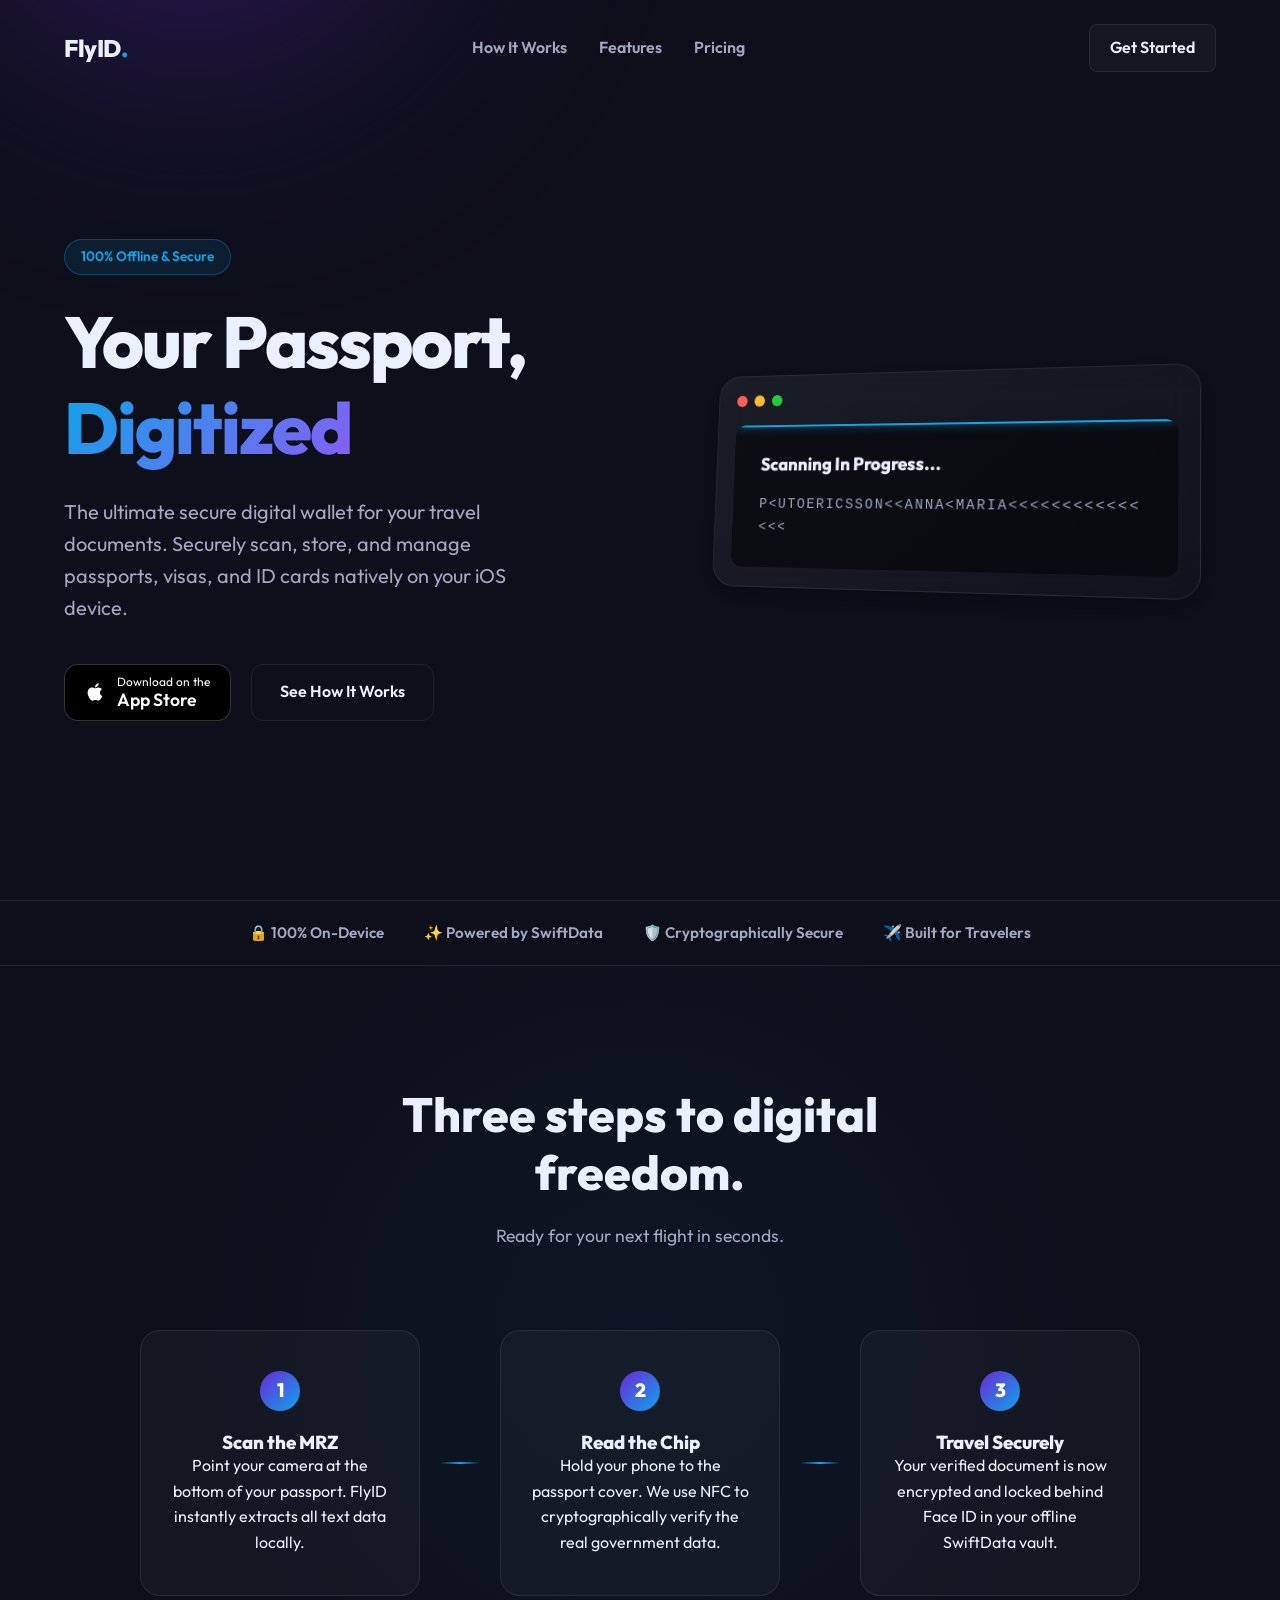
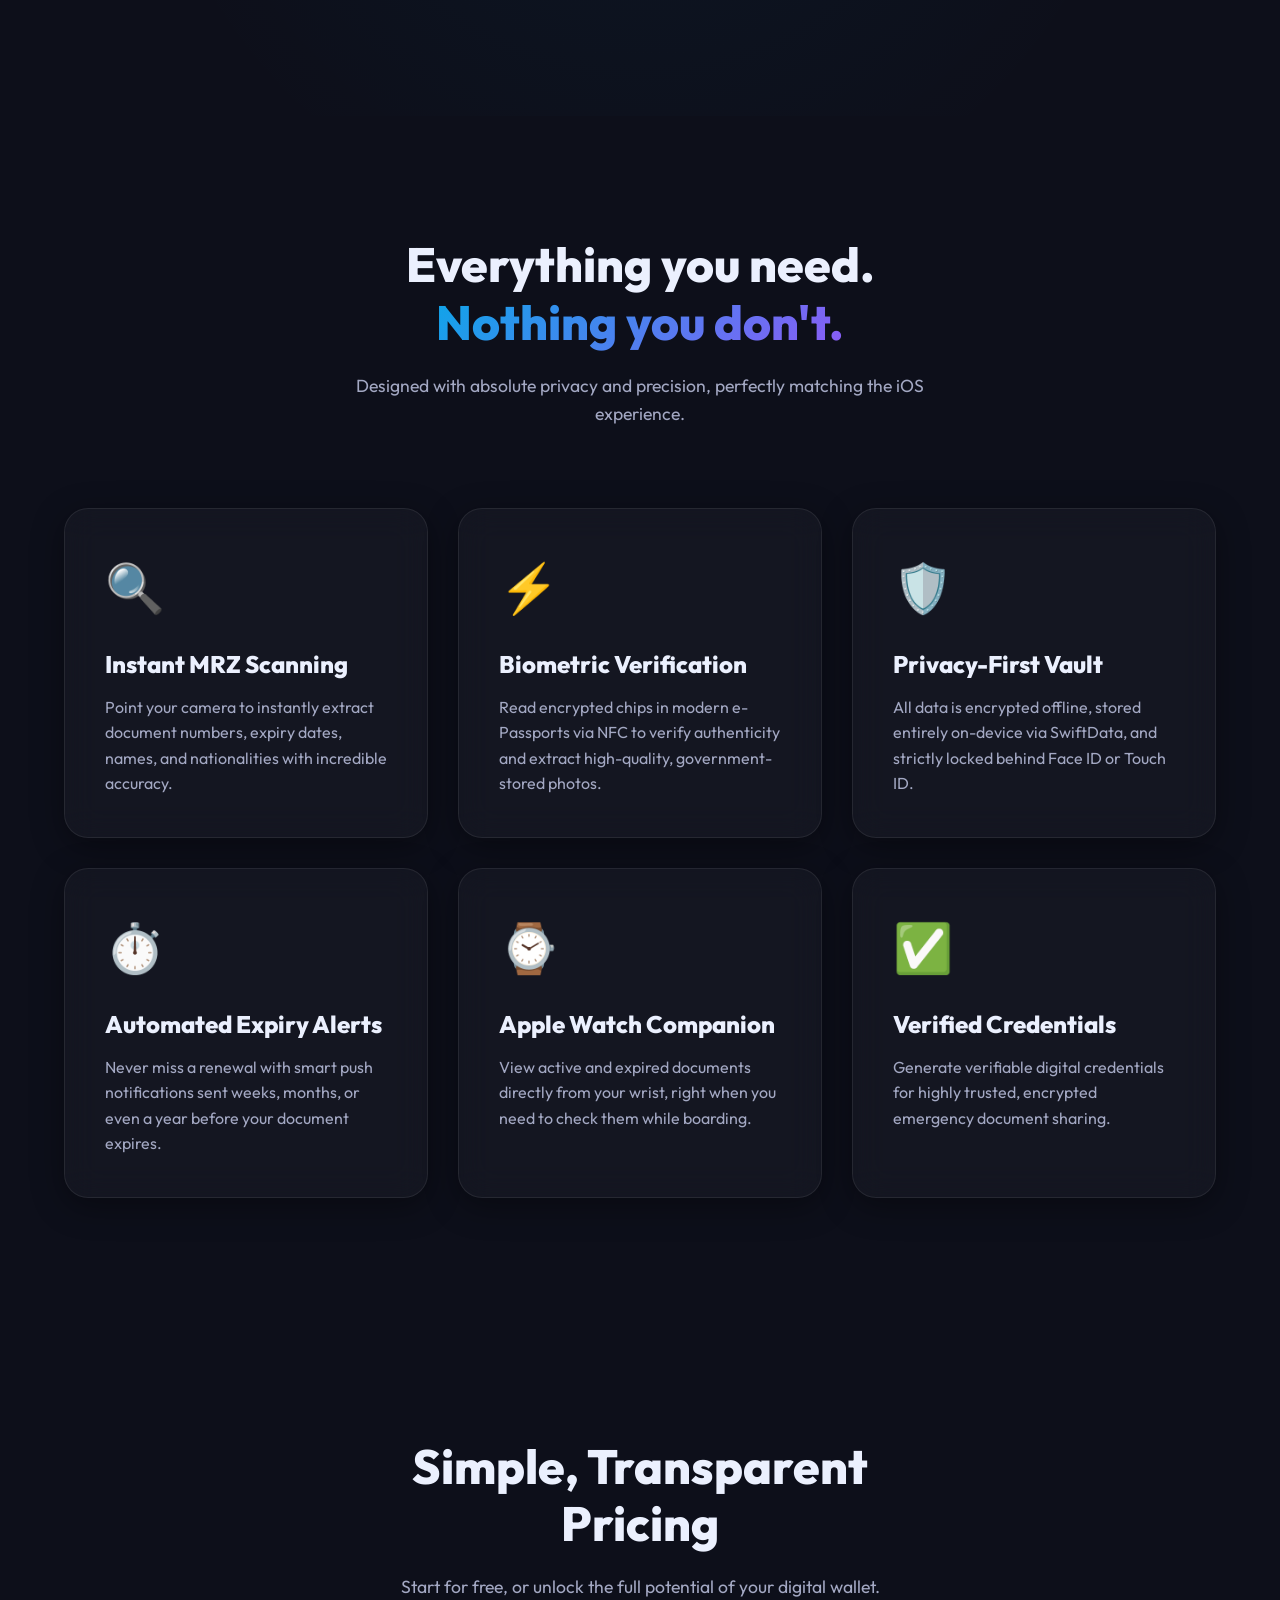
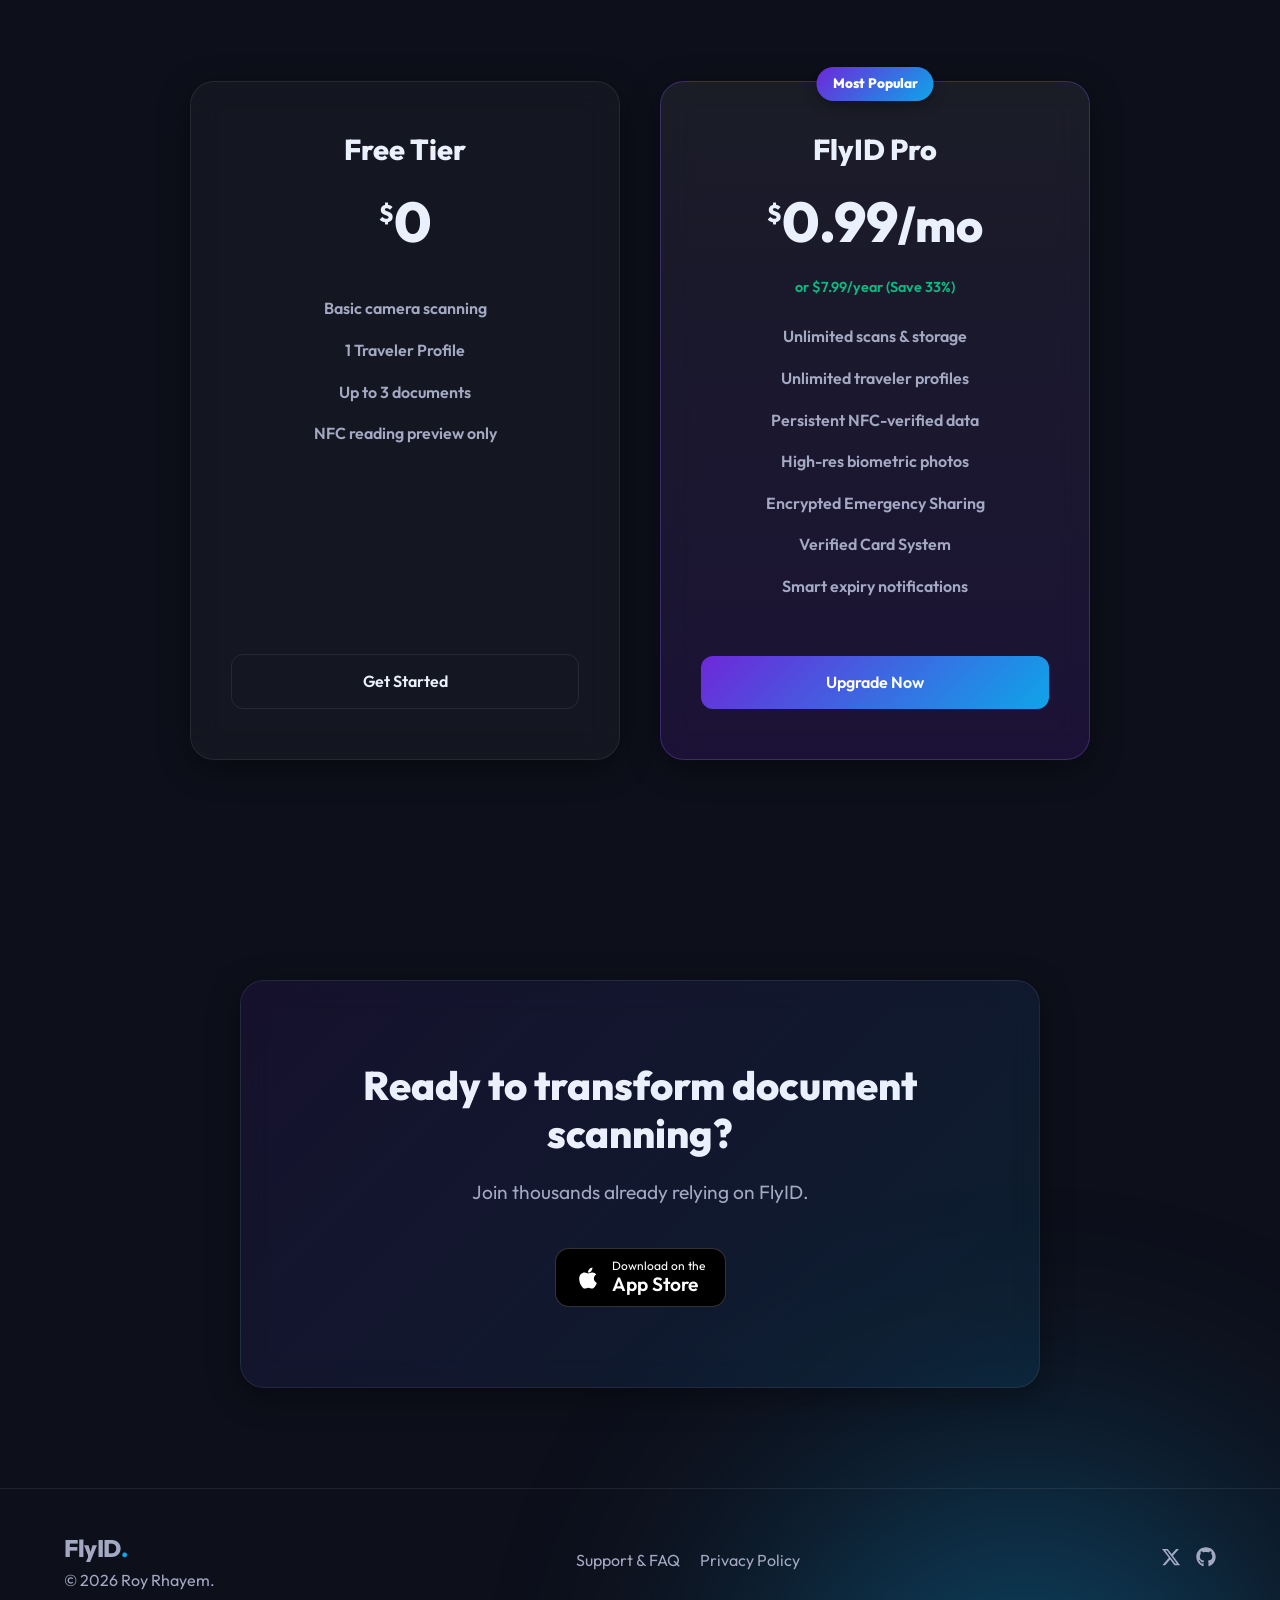
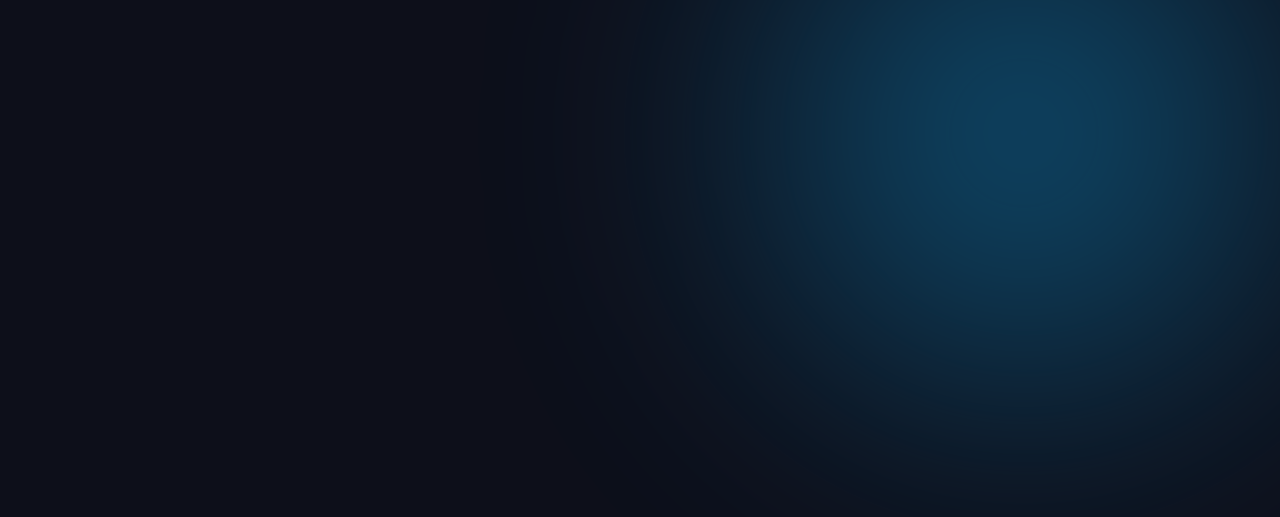
==== commit 942bf28d: "Restore animated CSS scanning mockup in hero" ====
--- a/index.html
+++ b/index.html
@@ -45,8 +45,20 @@
             </div>
         </div>
         <div class="hero-graphics">
-            <img src="./assets/hero-mockup.png" alt="FlyID App Interface on iPhone"
-                class="hero-mockup-img perspective-float">
+            <div class="glass-mockup perspective-float glass">
+                <div class="mockup-header">
+                    <span class="dot red"></span>
+                    <span class="dot yellow"></span>
+                    <span class="dot green"></span>
+                </div>
+                <div class="mockup-body mockup-wallet">
+                    <h3>Scanning In Progress...</h3>
+                    <div class="scan-line"></div>
+                    <p class="scan-data">
+                        P&lt;UTOERICSSON&lt;&lt;ANNA&lt;MARIA&lt;&lt;&lt;&lt;&lt;&lt;&lt;&lt;&lt;&lt;&lt;&lt;&lt;&lt;&lt;
+                    </p>
+                </div>
+            </div>
         </div>
     </header>
 
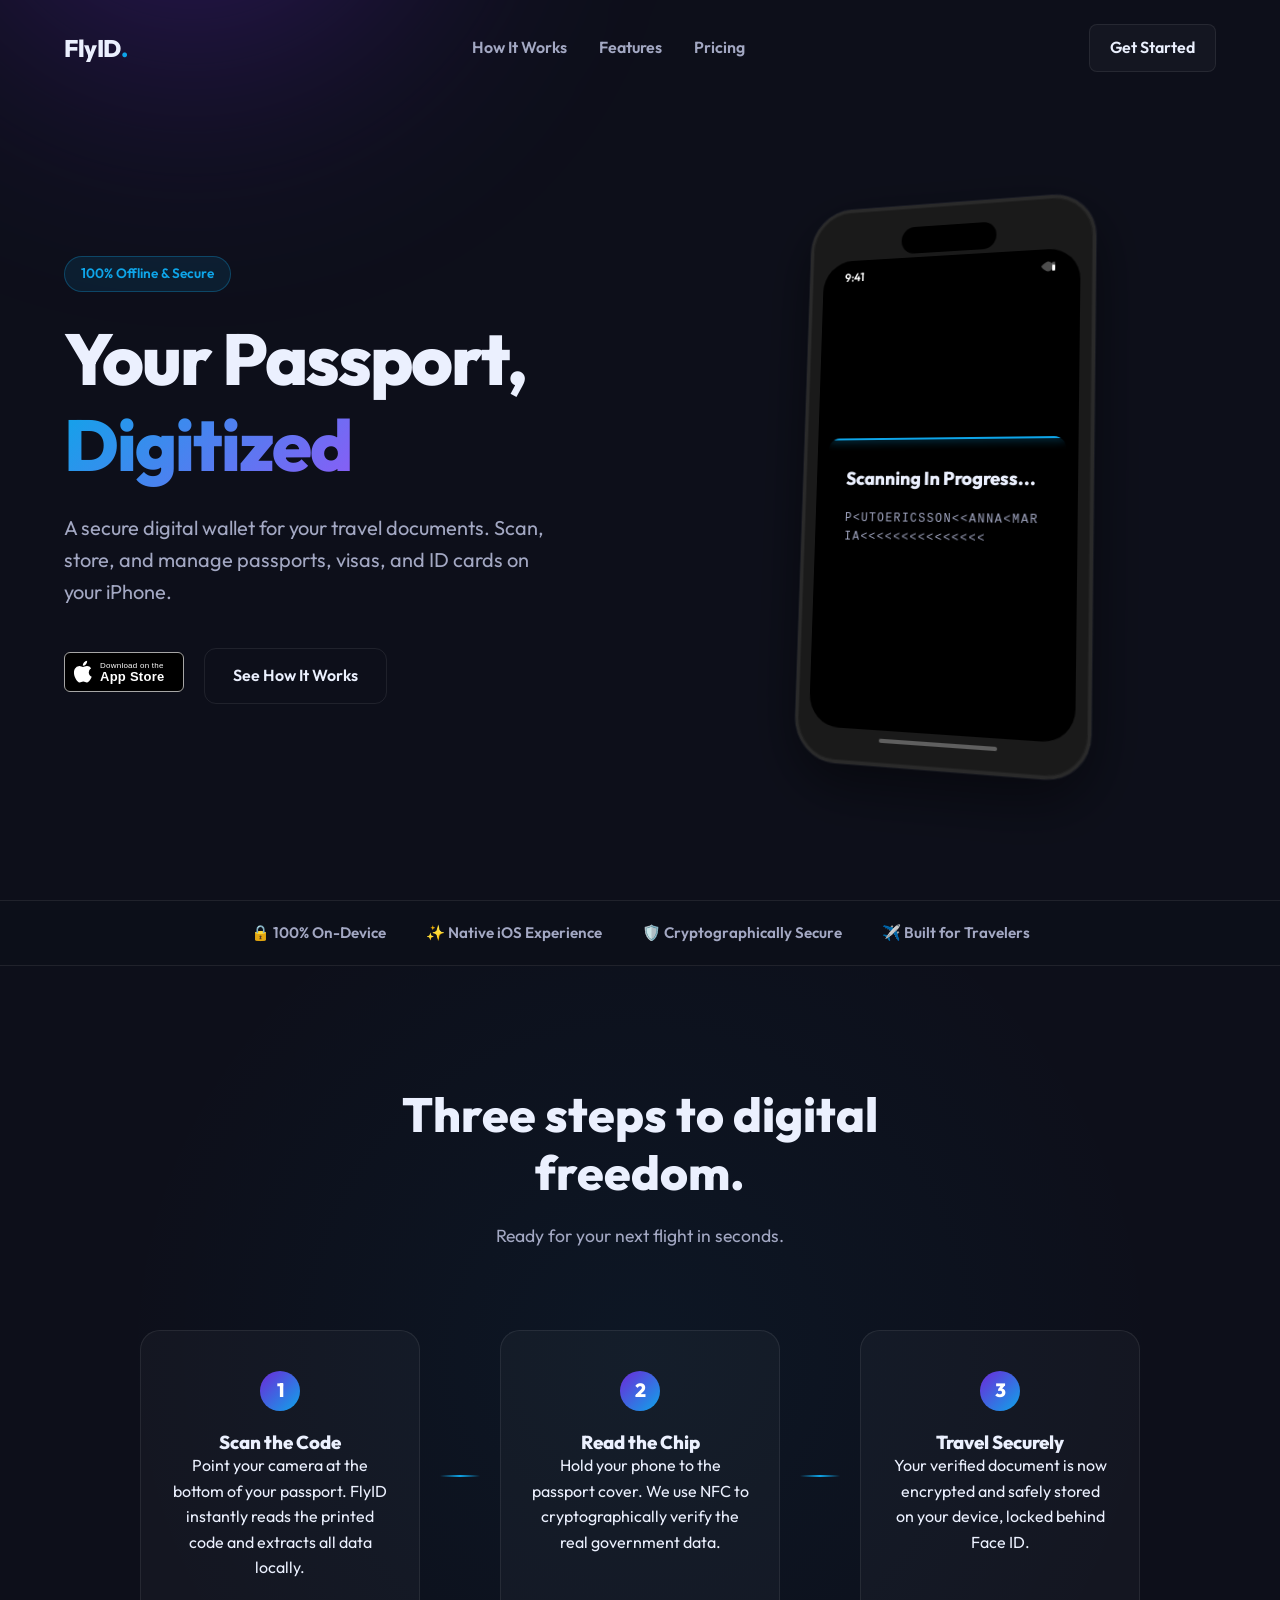
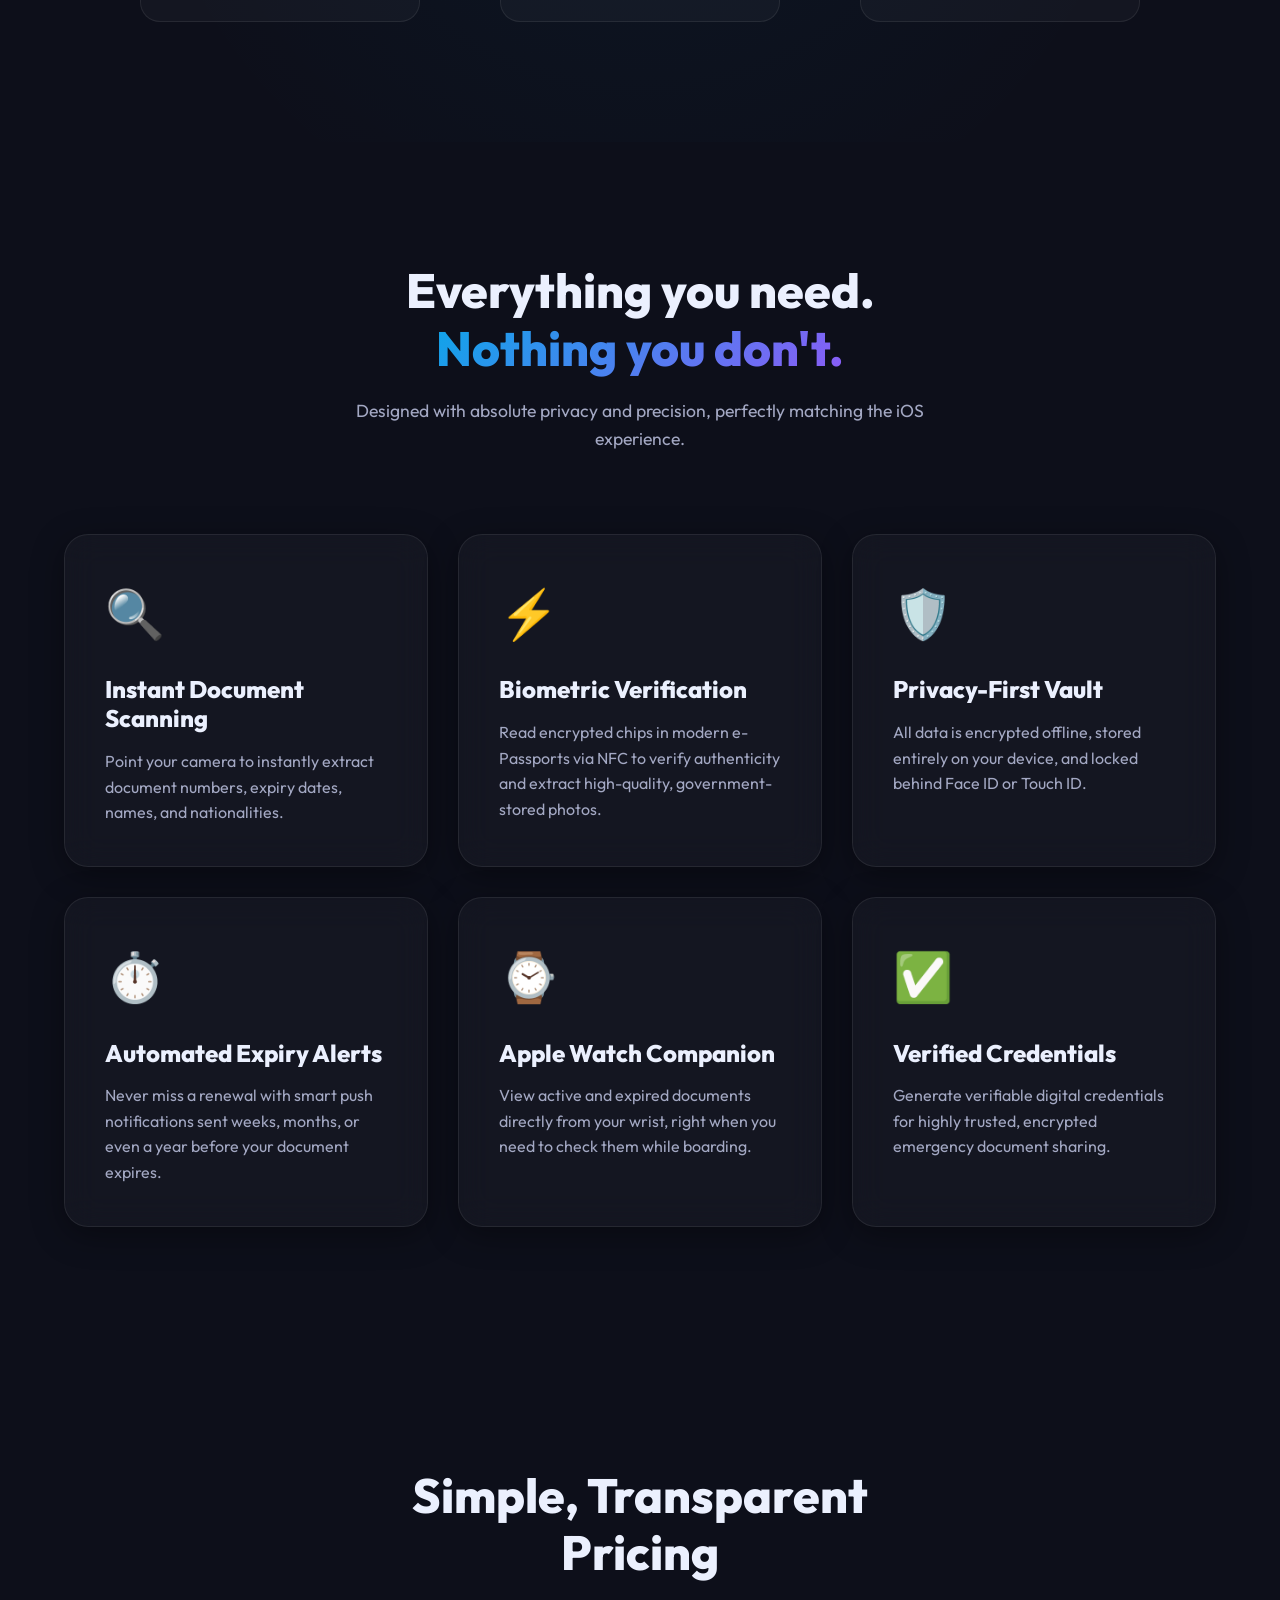
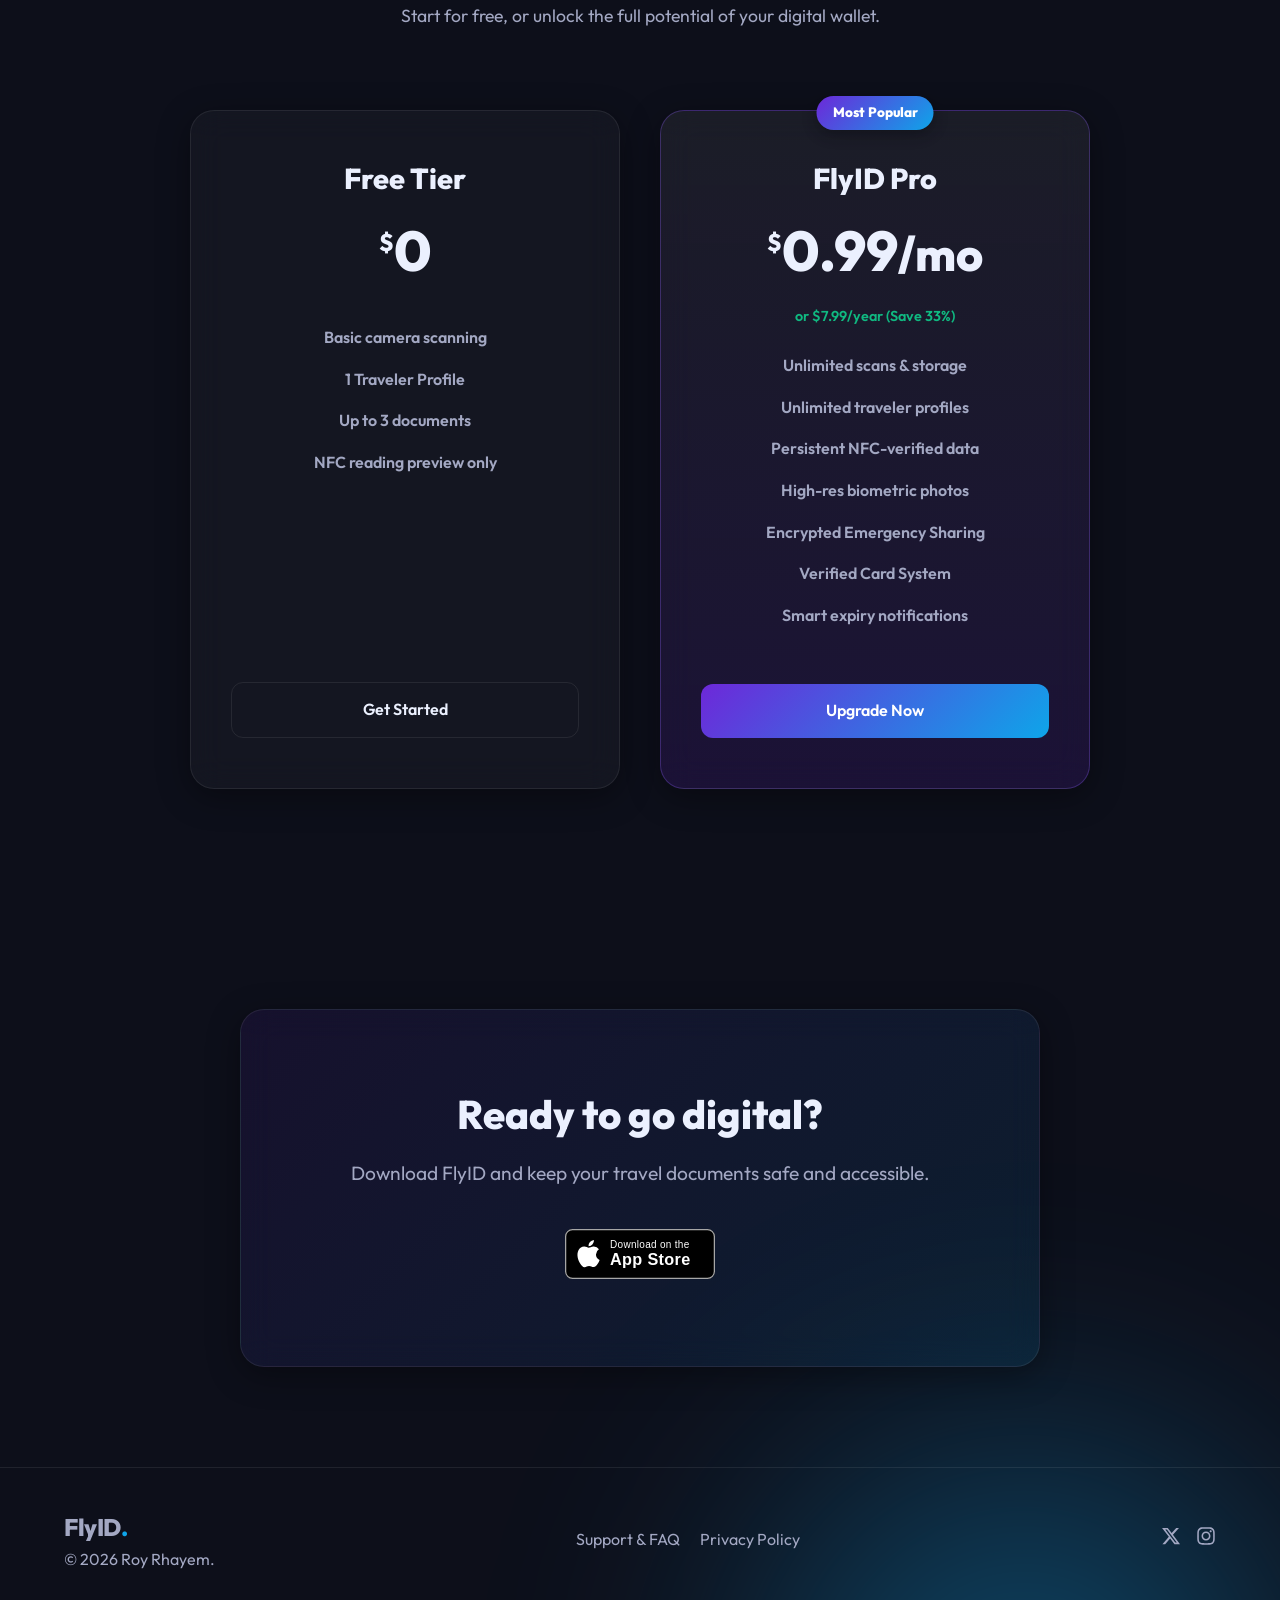
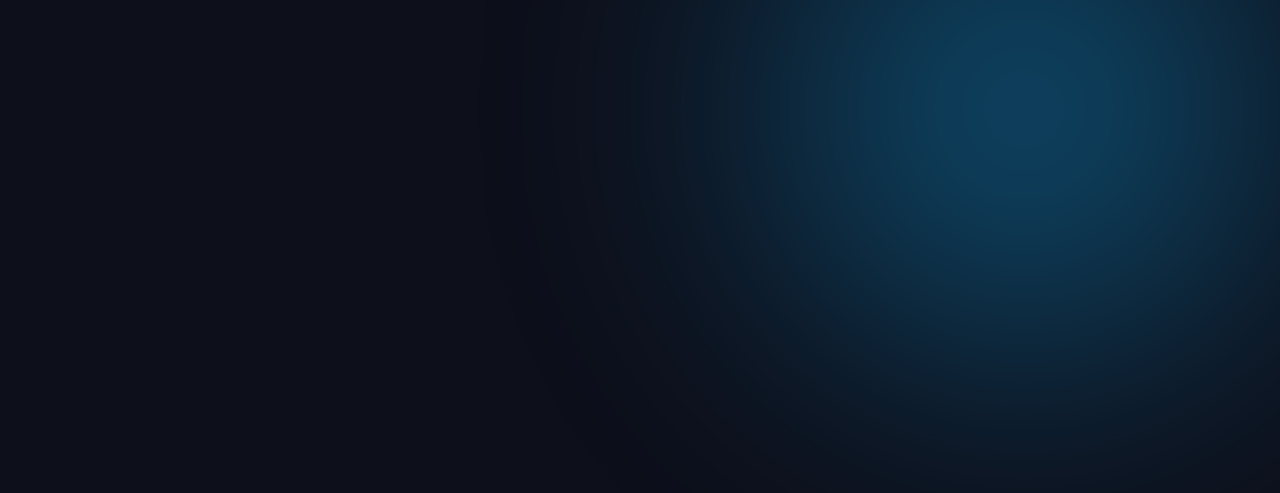
==== commit f21fedd9: "Updates after launching the app" ====
--- a/index.html
+++ b/index.html
@@ -5,8 +5,11 @@
     <meta charset="UTF-8">
     <meta name="viewport" content="width=device-width, initial-scale=1.0">
     <meta name="description"
-        content="FlyID - The ultimate secure digital wallet for your travel documents. Safely scan, store, and manage passports on-device.">
-    <title>FlyID | The Ultimate Secure Digital Wallet</title>
+        content="FlyID - A secure digital wallet for your travel documents. Scan, store, and manage passports on-device.">
+    <title>FlyID | Secure Digital Travel Wallet</title>
+    <link rel="icon" type="image/png" sizes="32x32" href="./favicon-32x32.png">
+    <link rel="icon" type="image/png" sizes="16x16" href="./favicon-16x16.png">
+    <link rel="apple-touch-icon" sizes="180x180" href="./apple-touch-icon.png">
     <link rel="preconnect" href="https://fonts.googleapis.com">
     <link rel="preconnect" href="https://fonts.gstatic.com" crossorigin>
     <link href="https://fonts.googleapis.com/css2?family=Outfit:wght@300;400;600;800&display=swap" rel="stylesheet">
@@ -31,32 +34,45 @@
         <div class="hero-content">
             <span class="badge">100% Offline & Secure</span>
             <h1 class="hero-title">Your Passport, <span class="text-gradient">Digitized</span></h1>
-            <p class="hero-subtitle">The ultimate secure digital wallet for your travel documents. Securely scan, store,
-                and manage passports, visas, and ID cards natively on your iOS device.</p>
+            <p class="hero-subtitle">A secure digital wallet for your travel documents. Scan, store,
+                and manage passports, visas, and ID cards on your iPhone.</p>
             <div class="hero-actions">
-                <a href="#download" class="btn-app-store">
-                    <svg viewBox="0 0 384 512" width="20" height="20" fill="currentColor">
-                        <path
-                            d="M318.7 268.7c-.2-36.7 16.4-64.4 50-84.8-18.8-26.9-47.2-41.7-84.7-44.6-35.5-2.8-74.3 20.7-88.5 20.7-15 0-49.4-19.7-76.4-19.7C63.3 141.2 4 184.8 4 273.5q0 39.3 14.4 81.2c12.8 36.7 59 126.7 107.2 125.2 25.2-.6 43-17.9 75.8-17.9 31.8 0 48.3 17.9 76.4 17.9 48.6-.7 90.4-82.5 102.6-119.3-65.2-30.7-61.7-90-61.7-91.9zm-56.6-164.2c27.3-32.4 24.8-61.9 24-72.5-24.1 1.4-52 16.4-67.9 34.9-17.5 19.8-27.8 44.3-25.6 71.9 26.1 2 49.9-11.4 69.5-34.3z" />
-                    </svg>
-                    <span>Download on the<br /><strong>App Store</strong></span>
+                <a href="https://apps.apple.com/us/app/flyid/id6759621564" class="app-store-badge" target="_blank" rel="noopener">
+                    <svg xmlns="http://www.w3.org/2000/svg" viewBox="0 0 120 40" height="40">
+                        <rect width="120" height="40" rx="6" fill="#000"/>
+                        <rect x=".5" y=".5" width="119" height="39" rx="5.5" fill="none" stroke="#a6a6a6"/>
+                        <g fill="#fff">
+                            <path d="M24.77 20.3a4.95 4.95 0 0 1 2.36-4.15 5.07 5.07 0 0 0-3.99-2.16c-1.68-.18-3.31 1.01-4.17 1.01-.87 0-2.19-.99-3.61-.96a5.31 5.31 0 0 0-4.47 2.73c-1.93 3.34-.49 8.27 1.36 10.97.93 1.33 2.01 2.82 3.43 2.76 1.39-.06 1.91-.88 3.59-.88 1.67 0 2.15.88 3.59.85 1.49-.02 2.42-1.33 3.32-2.67a11 11 0 0 0 1.52-3.09 4.78 4.78 0 0 1-2.93-4.41zM22.04 12.21a4.87 4.87 0 0 0 1.12-3.49 4.96 4.96 0 0 0-3.21 1.66 4.64 4.64 0 0 0-1.15 3.36 4.1 4.1 0 0 0 3.24-1.53z"/>
+                            <text font-family="-apple-system, SF Pro Text, Helvetica, Arial, sans-serif" font-size="8" x="36" y="15.5" letter-spacing=".03em">Download on the</text>
+                            <text font-family="-apple-system, SF Pro Text, Helvetica, Arial, sans-serif" font-size="13" font-weight="600" x="36" y="29" letter-spacing=".02em">App Store</text>
+                        </g>
+                    </svg>
                 </a>
                 <a href="#how-it-works" class="btn btn-secondary">See How It Works</a>
             </div>
         </div>
         <div class="hero-graphics">
-            <div class="glass-mockup perspective-float glass">
-                <div class="mockup-header">
-                    <span class="dot red"></span>
-                    <span class="dot yellow"></span>
-                    <span class="dot green"></span>
-                </div>
-                <div class="mockup-body mockup-wallet">
-                    <h3>Scanning In Progress...</h3>
-                    <div class="scan-line"></div>
-                    <p class="scan-data">
-                        P&lt;UTOERICSSON&lt;&lt;ANNA&lt;MARIA&lt;&lt;&lt;&lt;&lt;&lt;&lt;&lt;&lt;&lt;&lt;&lt;&lt;&lt;&lt;
-                    </p>
+            <div class="iphone-mockup perspective-float">
+                <div class="iphone-frame">
+                    <div class="iphone-notch">
+                        <div class="iphone-dynamic-island"></div>
+                    </div>
+                    <div class="iphone-screen">
+                        <div class="iphone-status-bar">
+                            <span>9:41</span>
+                            <span class="iphone-status-icons">
+                                <svg width="16" height="12" viewBox="0 0 16 12" fill="currentColor"><path d="M1 5.5C3.3 2.2 7 .5 8 .5s4.7 1.7 7 5c-2.3 3.3-5.7 5-7 5S3.3 8.8 1 5.5z" opacity=".3"/><rect x="12" y="1" width="3" height="9" rx="1" opacity=".3"/><rect x="12" y="4" width="3" height="6" rx="1"/></svg>
+                            </span>
+                        </div>
+                        <div class="mockup-body">
+                            <h3>Scanning In Progress...</h3>
+                            <div class="scan-line"></div>
+                            <p class="scan-data">
+                                P&lt;UTOERICSSON&lt;&lt;ANNA&lt;MARIA&lt;&lt;&lt;&lt;&lt;&lt;&lt;&lt;&lt;&lt;&lt;&lt;&lt;&lt;&lt;
+                            </p>
+                        </div>
+                    </div>
+                    <div class="iphone-home-indicator"></div>
                 </div>
             </div>
         </div>
@@ -64,7 +80,7 @@
 
     <div class="trust-strip reveal">
         <span>🔒 100% On-Device</span>
-        <span>✨ Powered by SwiftData</span>
+        <span>✨ Native iOS Experience</span>
         <span>🛡️ Cryptographically Secure</span>
         <span>✈️ Built for Travelers</span>
     </div>
@@ -77,8 +93,8 @@
         <div class="steps-container">
             <div class="step-card reveal">
                 <div class="step-number">1</div>
-                <h3>Scan the MRZ</h3>
-                <p>Point your camera at the bottom of your passport. FlyID instantly extracts all text data locally.</p>
+                <h3>Scan the Code</h3>
+                <p>Point your camera at the bottom of your passport. FlyID instantly reads the printed code and extracts all data locally.</p>
             </div>
             <div class="step-connector reveal"></div>
             <div class="step-card reveal" style="transition-delay: 100ms;">
@@ -91,7 +107,7 @@
             <div class="step-card reveal" style="transition-delay: 200ms;">
                 <div class="step-number">3</div>
                 <h3>Travel Securely</h3>
-                <p>Your verified document is now encrypted and locked behind Face ID in your offline SwiftData vault.
+                <p>Your verified document is now encrypted and safely stored on your device, locked behind Face ID.
                 </p>
             </div>
         </div>
@@ -105,9 +121,8 @@
         <div class="features-grid">
             <div class="feature-card glass reveal">
                 <div class="icon">🔍</div>
-                <h3>Instant MRZ Scanning</h3>
-                <p>Point your camera to instantly extract document numbers, expiry dates, names, and nationalities with
-                    incredible accuracy.</p>
+                <h3>Instant Document Scanning</h3>
+                <p>Point your camera to instantly extract document numbers, expiry dates, names, and nationalities.</p>
             </div>
             <div class="feature-card glass reveal">
                 <div class="icon">⚡️</div>
@@ -118,7 +133,7 @@
             <div class="feature-card glass reveal">
                 <div class="icon">🛡️</div>
                 <h3>Privacy-First Vault</h3>
-                <p>All data is encrypted offline, stored entirely on-device via SwiftData, and strictly locked behind
+                <p>All data is encrypted offline, stored entirely on your device, and locked behind
                     Face ID or Touch ID.</p>
             </div>
             <div class="feature-card glass reveal">
@@ -179,15 +194,19 @@
 
     <section class="cta" id="download">
         <div class="cta-card glass reveal">
-            <h2>Ready to transform document scanning?</h2>
-            <p>Join thousands already relying on FlyID.</p>
+            <h2>Ready to go digital?</h2>
+            <p>Download FlyID and keep your travel documents safe and accessible.</p>
             <div style="display: flex; justify-content: center; margin-top: 30px;">
-                <a href="#" class="btn-app-store">
-                    <svg viewBox="0 0 384 512" width="24" height="24" fill="currentColor">
-                        <path
-                            d="M318.7 268.7c-.2-36.7 16.4-64.4 50-84.8-18.8-26.9-47.2-41.7-84.7-44.6-35.5-2.8-74.3 20.7-88.5 20.7-15 0-49.4-19.7-76.4-19.7C63.3 141.2 4 184.8 4 273.5q0 39.3 14.4 81.2c12.8 36.7 59 126.7 107.2 125.2 25.2-.6 43-17.9 75.8-17.9 31.8 0 48.3 17.9 76.4 17.9 48.6-.7 90.4-82.5 102.6-119.3-65.2-30.7-61.7-90-61.7-91.9zm-56.6-164.2c27.3-32.4 24.8-61.9 24-72.5-24.1 1.4-52 16.4-67.9 34.9-17.5 19.8-27.8 44.3-25.6 71.9 26.1 2 49.9-11.4 69.5-34.3z" />
-                    </svg>
-                    <span>Download on the<br /><strong style="font-size: 1.2rem;">App Store</strong></span>
+                <a href="https://apps.apple.com/us/app/flyid/id6759621564" class="app-store-badge" target="_blank" rel="noopener">
+                    <svg xmlns="http://www.w3.org/2000/svg" viewBox="0 0 120 40" height="50">
+                        <rect width="120" height="40" rx="6" fill="#000"/>
+                        <rect x=".5" y=".5" width="119" height="39" rx="5.5" fill="none" stroke="#a6a6a6"/>
+                        <g fill="#fff">
+                            <path d="M24.77 20.3a4.95 4.95 0 0 1 2.36-4.15 5.07 5.07 0 0 0-3.99-2.16c-1.68-.18-3.31 1.01-4.17 1.01-.87 0-2.19-.99-3.61-.96a5.31 5.31 0 0 0-4.47 2.73c-1.93 3.34-.49 8.27 1.36 10.97.93 1.33 2.01 2.82 3.43 2.76 1.39-.06 1.91-.88 3.59-.88 1.67 0 2.15.88 3.59.85 1.49-.02 2.42-1.33 3.32-2.67a11 11 0 0 0 1.52-3.09 4.78 4.78 0 0 1-2.93-4.41zM22.04 12.21a4.87 4.87 0 0 0 1.12-3.49 4.96 4.96 0 0 0-3.21 1.66 4.64 4.64 0 0 0-1.15 3.36 4.1 4.1 0 0 0 3.24-1.53z"/>
+                            <text font-family="-apple-system, SF Pro Text, Helvetica, Arial, sans-serif" font-size="8" x="36" y="15.5" letter-spacing=".03em">Download on the</text>
+                            <text font-family="-apple-system, SF Pro Text, Helvetica, Arial, sans-serif" font-size="13" font-weight="600" x="36" y="29" letter-spacing=".02em">App Store</text>
+                        </g>
+                    </svg>
                 </a>
             </div>
         </div>
@@ -204,16 +223,16 @@
                 <a href="./privacy.html">Privacy Policy</a>
             </div>
             <div class="footer-social">
-                <a href="#" aria-label="Twitter/X">
+                <a href="https://x.com/FlyIDapp" aria-label="X (@FlyIDapp)" target="_blank" rel="noopener">
                     <svg viewBox="0 0 512 512" width="20" height="20" fill="currentColor">
                         <path
                             d="M389.2 48h70.6L305.6 224.2 487 464H345L233.6 318.6 106.5 464H35.8L200.7 275.5 26.8 48H172.4L272.9 180.9 389.2 48zM364.4 421.8h39.1L151.1 88h-42L364.4 421.8z" />
                     </svg>
                 </a>
-                <a href="#" aria-label="GitHub">
-                    <svg viewBox="0 0 496 512" width="20" height="20" fill="currentColor">
+                <a href="https://www.instagram.com/flyid.app" aria-label="Instagram" target="_blank" rel="noopener">
+                    <svg viewBox="0 0 448 512" width="20" height="20" fill="currentColor">
                         <path
-                            d="M165.9 397.4c0 2-2.3 3.6-5.2 3.6-3.3.3-5.6-1.3-5.6-3.6 0-2 2.3-3.6 5.2-3.6 3-.3 5.6 1.3 5.6 3.6zm-31.1-4.5c-.7 2 1.3 4.3 4.3 4.9 2.6 1 5.6 0 6.2-2s-1.3-4.3-4.3-5.2c-2.6-.7-5.5.3-6.2 2.3zm44.2-1.7c-2.9.7-4.9 2.6-4.6 4.9.3 2 2.9 3.3 5.9 2.6 2.9-.7 4.9-2.6 4.6-4.6-.3-1.9-3-3.2-5.9-2.9zM244.8 8C106.1 8 0 113.3 0 252c0 110.9 69.8 205.8 169.5 239.2 12.8 2.3 17.3-5.6 17.3-12.1 0-6.2-.3-40.4-.3-61.4 0 0-70 15-84.7-29.8 0 0-11.4-29.1-27.8-36.6 0 0-22.9-15.7 1.6-15.4 0 0 24.9 2 38.6 25.8 21.9 38.6 58.6 27.5 72.9 20.9 2.3-16 8.8-27.1 16-33.7-55.9-6.2-112.3-14.3-112.3-110.5 0-27.5 7.6-41.3 23.6-58.9-2.6-6.5-11.1-33.3 2.6-67.9 20.9-6.5 69 27 69 27 20-5.6 41.5-8.5 62.8-8.5s42.8 2.9 62.8 8.5c0 0 48.1-33.6 69-27 13.7 34.7 5.2 61.4 2.6 67.9 16 17.7 25.8 31.5 25.8 58.9 0 96.5-58.9 104.2-114.8 110.5 9.2 7.9 17 22.9 17 46.4 0 33.7-.3 75.4-.3 83.6 0 6.5 4.6 14.4 17.3 12.1C428.2 457.8 496 362.9 496 252 496 113.3 383.5 8 244.8 8zM97.2 352.9c-1.3 1-1 3.3.7 5.2 1.6 1.6 3.9 2.3 5.2 1 1.3-1 1-3.3-.7-5.2-1.6-1.6-3.9-2.3-5.2-1zm-10.8-8.1c-.7 1.3.3 2.9 2.3 3.9 1.6 1 3.6.7 4.3-.7.7-1.3-.3-2.9-2.3-3.9-2-.6-3.6-.3-4.3.7zm32.4 35.6c-1.6 1.3-1 4.3 1.3 6.2 2.3 2.3 5.2 2.6 6.5 1 1.3-1.3.7-4.3-1.3-6.2-2.2-2.3-5.2-2.6-6.5-1zm-11.4-14.7c-1.6 1-1.6 3.6 0 5.9 1.6 2.3 4.3 3.3 5.6 2.3 1.6-1.3 1.6-3.9 0-6.2-1.4-2.3-4-3.3-5.6-2z" />
+                            d="M224.1 141c-63.6 0-114.9 51.3-114.9 114.9s51.3 114.9 114.9 114.9S339 319.5 339 255.9 287.7 141 224.1 141zm0 189.6c-41.1 0-74.7-33.5-74.7-74.7s33.5-74.7 74.7-74.7 74.7 33.5 74.7 74.7-33.6 74.7-74.7 74.7zm146.4-194.3c0 14.9-12 26.8-26.8 26.8-14.9 0-26.8-12-26.8-26.8s12-26.8 26.8-26.8 26.8 12 26.8 26.8zm76.1 27.2c-1.7-35.9-9.9-67.7-36.2-93.9-26.2-26.2-58-34.4-93.9-36.2-37-2.1-147.9-2.1-184.9 0-35.8 1.7-67.6 9.9-93.9 36.1s-34.4 58-36.2 93.9c-2.1 37-2.1 147.9 0 184.9 1.7 35.9 9.9 67.7 36.2 93.9s58 34.4 93.9 36.2c37 2.1 147.9 2.1 184.9 0 35.9-1.7 67.7-9.9 93.9-36.2 26.2-26.2 34.4-58 36.2-93.9 2.1-37 2.1-147.8 0-184.8zM398.8 388c-7.8 19.6-22.9 34.7-42.6 42.6-29.5 11.7-99.5 9-132.1 9s-102.7 2.6-132.1-9c-19.6-7.8-34.7-22.9-42.6-42.6-11.7-29.5-9-99.5-9-132.1s-2.6-102.7 9-132.1c7.8-19.6 22.9-34.7 42.6-42.6 29.5-11.7 99.5-9 132.1-9s102.7-2.6 132.1 9c19.6 7.8 34.7 22.9 42.6 42.6 11.7 29.5 9 99.5 9 132.1s2.7 102.7-9 132.1z" />
                     </svg>
                 </a>
             </div>
--- a/style.css
+++ b/style.css
@@ -236,6 +236,7 @@
 .hero-actions {
     display: flex;
     gap: 20px;
+    align-items: center;
 }
 
 /* Mockup Graphic */
@@ -255,44 +256,79 @@
     }
 }
 
-.glass-mockup {
+/* iPhone Mockup */
+.iphone-mockup {
     width: 100%;
-    max-width: 500px;
+    max-width: 300px;
     margin: 0 auto;
-    padding: 20px;
-    background: linear-gradient(135deg, rgba(255, 255, 255, 0.05), rgba(255, 255, 255, 0.01));
-}
-
-.mockup-header {
-    display: flex;
-    gap: 8px;
-    margin-bottom: 20px;
-}
-
-.dot {
-    width: 12px;
-    height: 12px;
-    border-radius: 50%;
-}
-
-.red {
-    background: #ff5f56;
-}
-
-.yellow {
-    background: #ffbd2e;
-}
-
-.green {
-    background: #27c93f;
+}
+
+.iphone-frame {
+    position: relative;
+    background: #1a1a1a;
+    border-radius: 44px;
+    padding: 12px;
+    border: 3px solid #2a2a2a;
+    box-shadow:
+        0 0 0 1px rgba(255, 255, 255, 0.05),
+        0 20px 60px rgba(0, 0, 0, 0.5),
+        inset 0 0 0 1px rgba(255, 255, 255, 0.03);
+}
+
+.iphone-notch {
+    display: flex;
+    justify-content: center;
+    padding: 8px 0 4px;
+}
+
+.iphone-dynamic-island {
+    width: 100px;
+    height: 28px;
+    background: #000;
+    border-radius: 20px;
+}
+
+.iphone-screen {
+    background: #000;
+    border-radius: 32px;
+    overflow: hidden;
+    aspect-ratio: 9 / 16;
+    display: flex;
+    flex-direction: column;
+}
+
+.iphone-status-bar {
+    display: flex;
+    justify-content: space-between;
+    align-items: center;
+    padding: 8px 24px;
+    font-size: 0.75rem;
+    font-weight: 600;
+    color: #fff;
+}
+
+.iphone-status-icons {
+    display: flex;
+    align-items: center;
+    gap: 4px;
+    color: #fff;
 }
 
 .mockup-body {
     background: rgba(0, 0, 0, 0.5);
     border-radius: 12px;
-    padding: 30px;
+    padding: 30px 20px;
+    margin: auto 12px;
     position: relative;
     overflow: hidden;
+}
+
+.iphone-home-indicator {
+    width: 120px;
+    height: 4px;
+    background: rgba(255, 255, 255, 0.3);
+    border-radius: 2px;
+    margin: 8px auto;
 }
 
 .scan-line {
@@ -329,8 +365,8 @@
 .scan-data {
     font-family: monospace;
     color: var(--text-secondary);
-    font-size: 0.9rem;
-    letter-spacing: 2px;
+    font-size: 0.75rem;
+    letter-spacing: 1.5px;
     margin-top: 20px;
     word-break: break-all;
 }
@@ -545,34 +581,14 @@
     color: var(--accent-secondary);
 }
 
-/* App Store Button */
-.btn-app-store {
-    display: flex;
-    align-items: center;
-    gap: 12px;
-    background: #000;
-    color: #fff;
-    padding: 10px 20px;
-    border-radius: 14px;
-    border: 1px solid rgba(255, 255, 255, 0.2);
-    text-decoration: none;
-    transition: transform 0.3s, background 0.3s;
-}
-
-.btn-app-store:hover {
+/* App Store Badge */
+.app-store-badge {
+    display: inline-block;
+    transition: transform 0.3s;
+}
+
+.app-store-badge:hover {
     transform: translateY(-2px);
-    background: #111;
-}
-
-.btn-app-store span {
-    text-align: left;
-    font-size: 0.75rem;
-    line-height: 1.2;
-}
-
-.btn-app-store strong {
-    font-size: 1.1rem;
-    font-weight: 600;
 }
 
 /* Trust Strip */
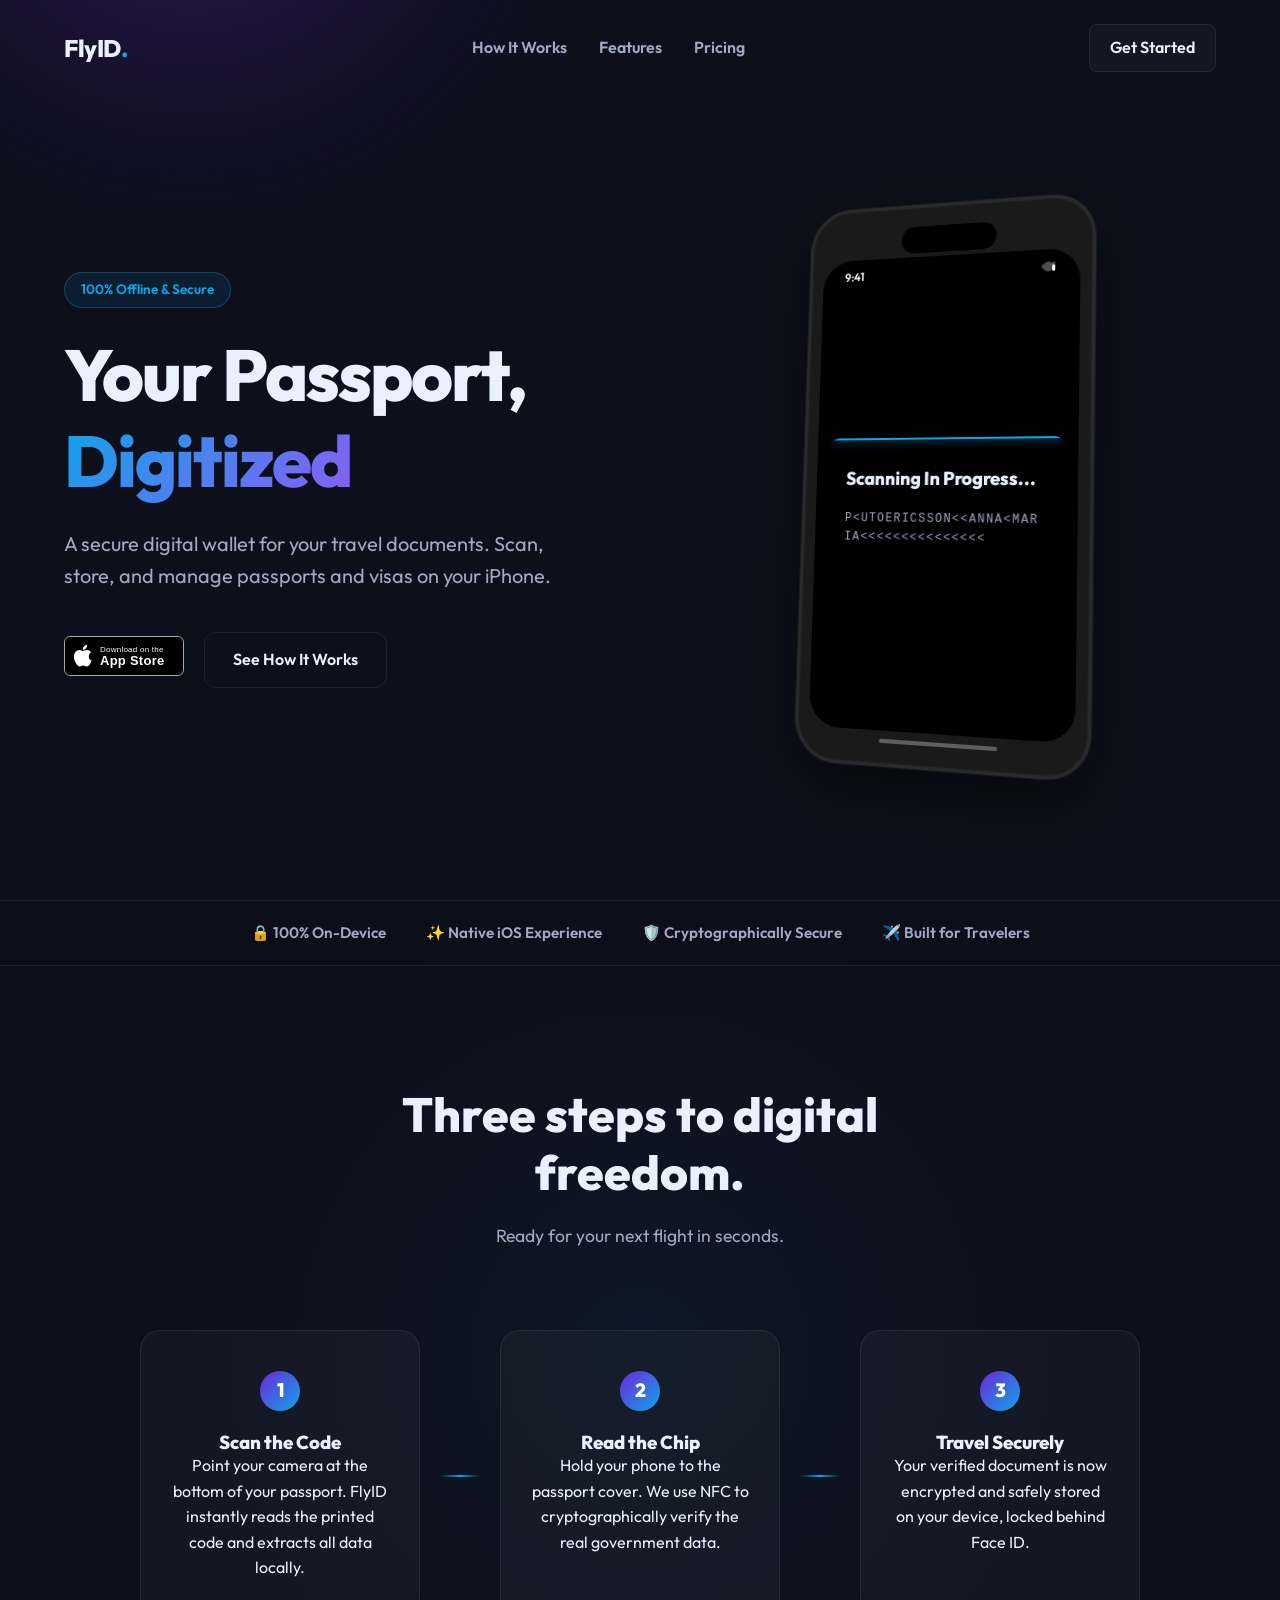
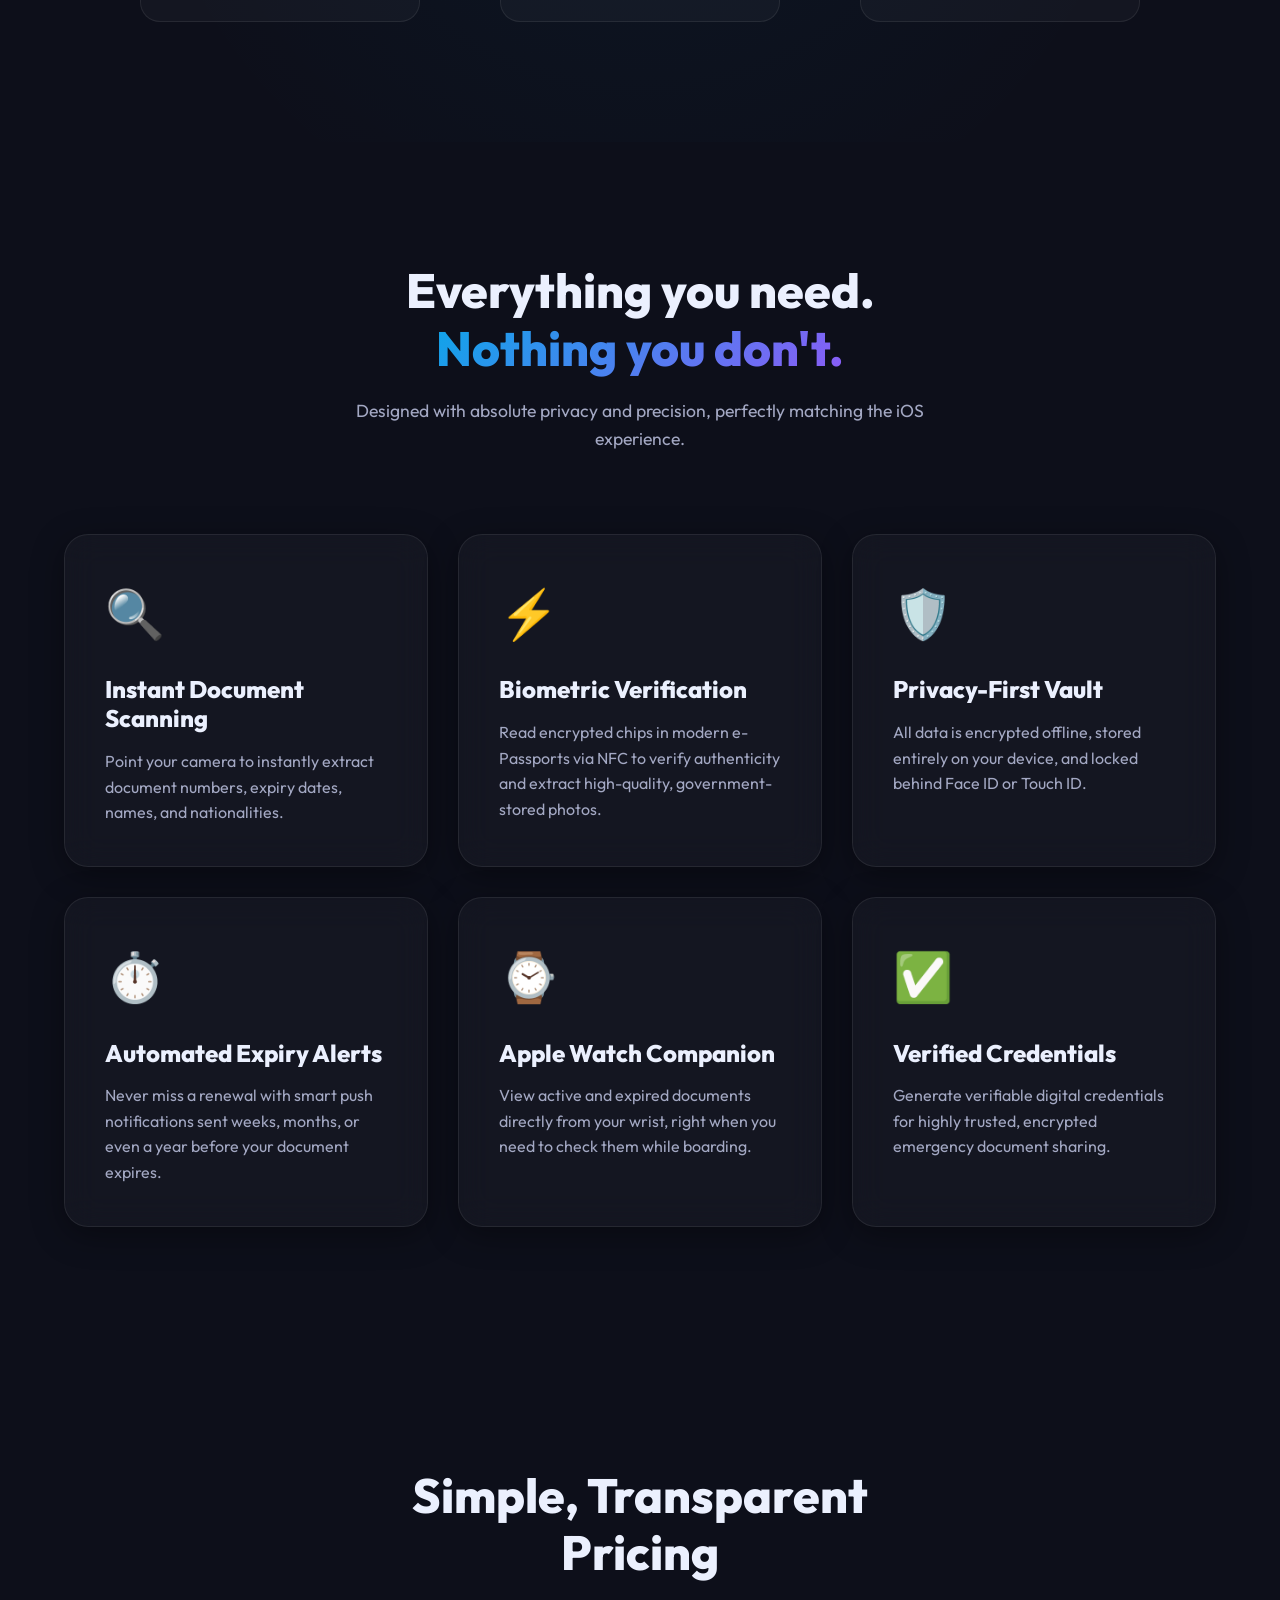
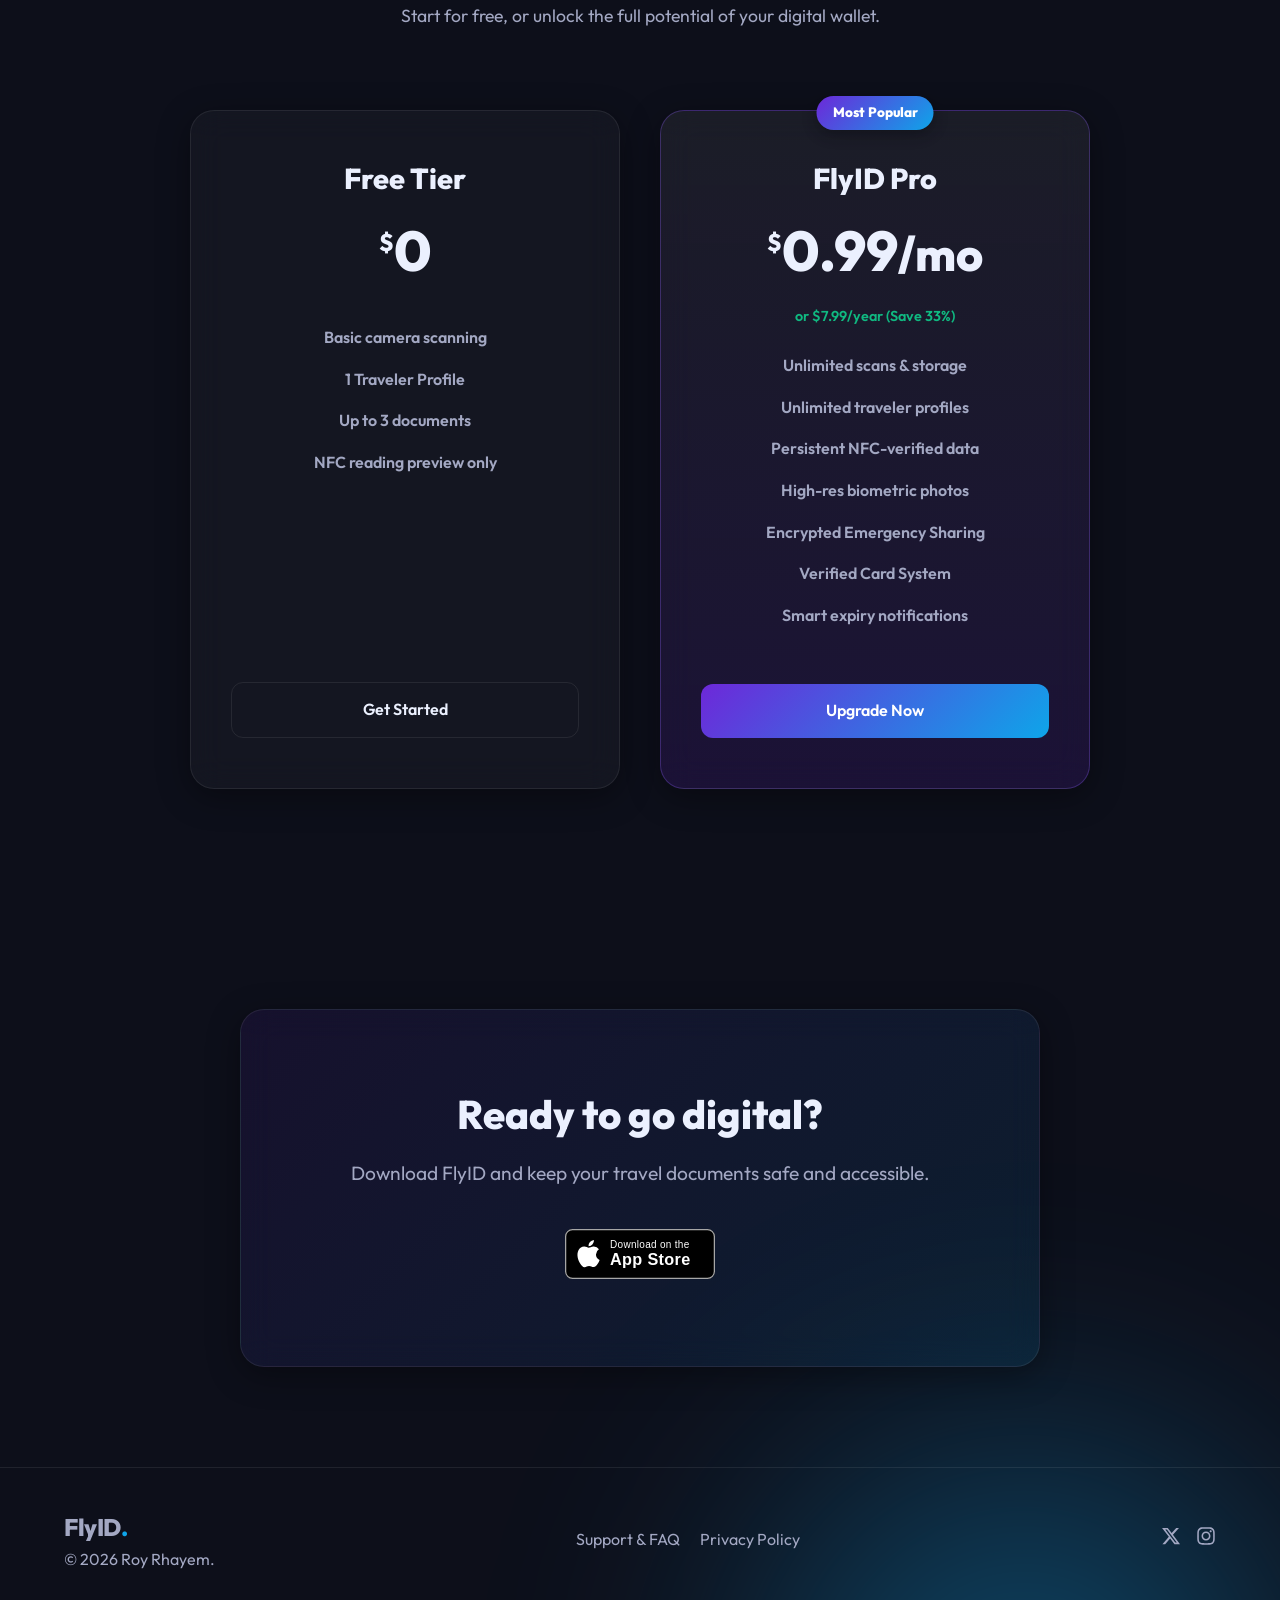
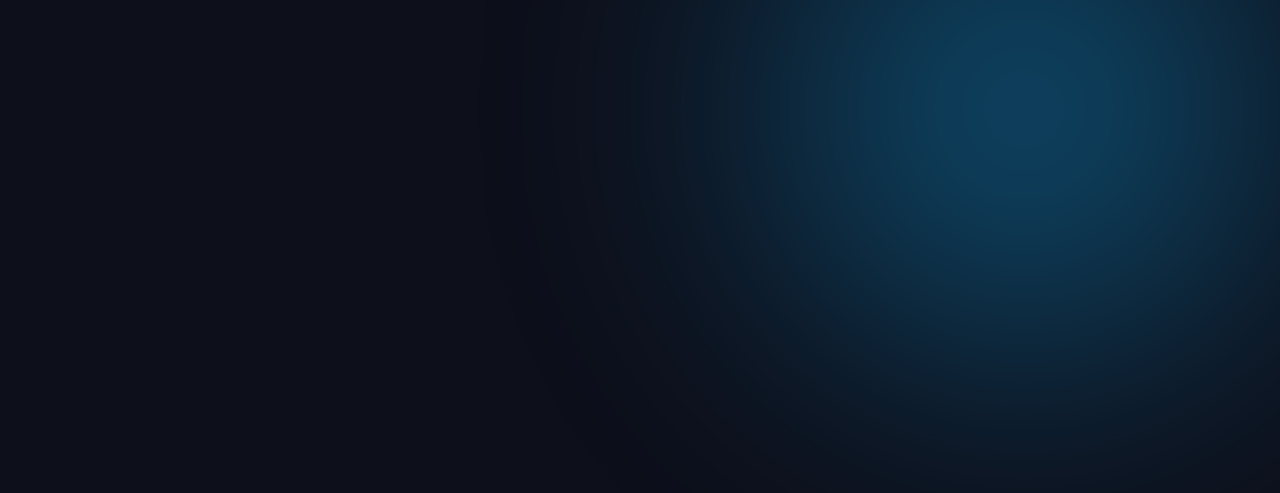
==== commit 46642bf0: "Remove id cards mention" ====
--- a/index.html
+++ b/index.html
@@ -35,7 +35,7 @@
             <span class="badge">100% Offline & Secure</span>
             <h1 class="hero-title">Your Passport, <span class="text-gradient">Digitized</span></h1>
             <p class="hero-subtitle">A secure digital wallet for your travel documents. Scan, store,
-                and manage passports, visas, and ID cards on your iPhone.</p>
+                and manage passports and visas on your iPhone.</p>
             <div class="hero-actions">
                 <a href="https://apps.apple.com/us/app/flyid/id6759621564" class="app-store-badge" target="_blank" rel="noopener">
                     <svg xmlns="http://www.w3.org/2000/svg" viewBox="0 0 120 40" height="40">
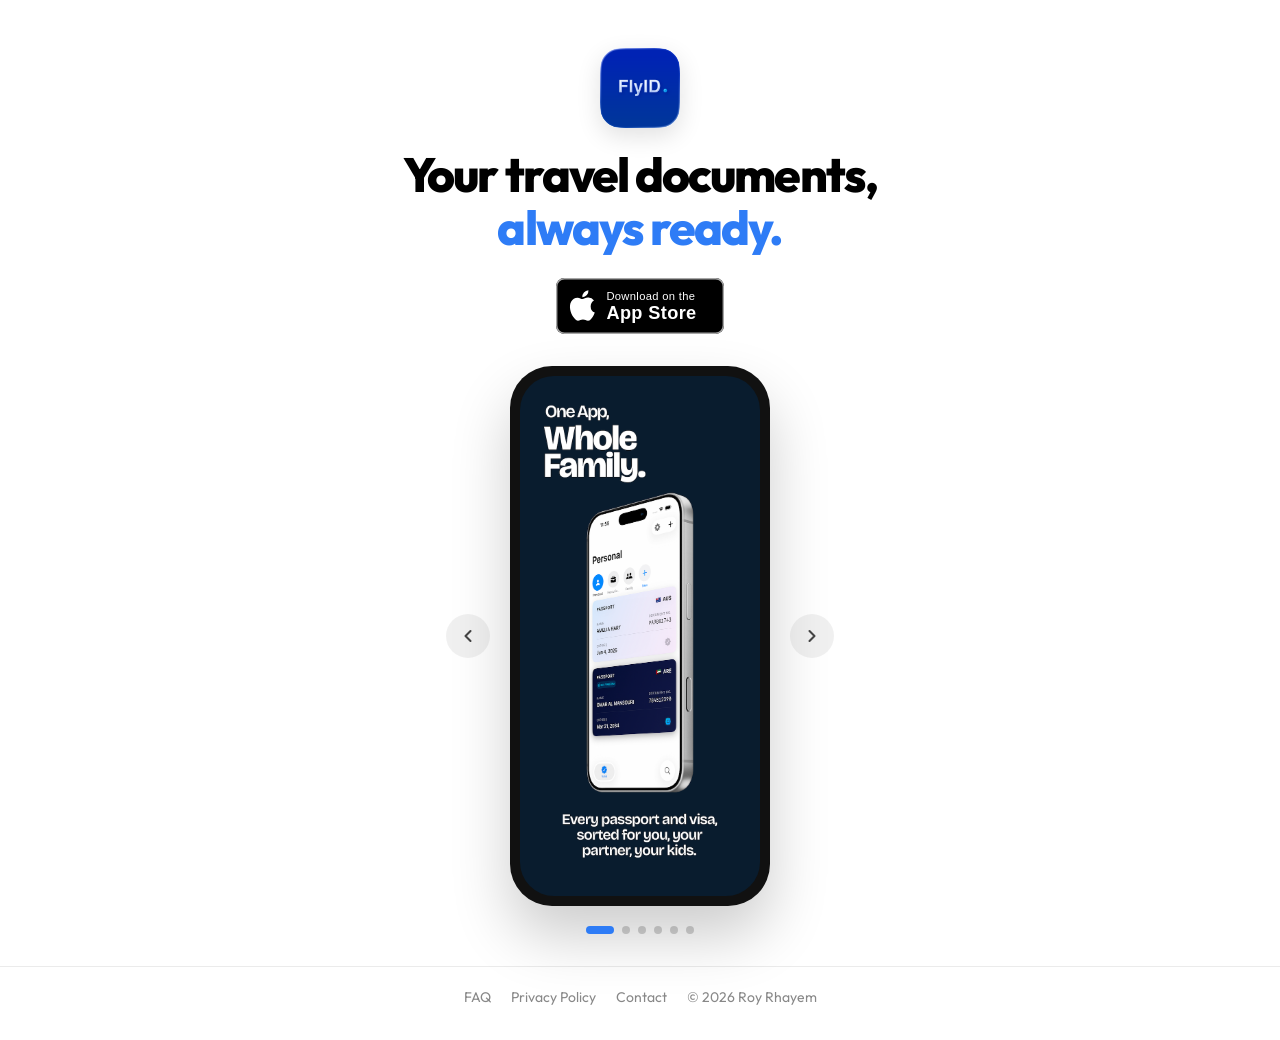
==== commit c616c1f2: "Update website" ====
--- a/index.html
+++ b/index.html
@@ -6,240 +6,79 @@
     <meta name="viewport" content="width=device-width, initial-scale=1.0">
     <meta name="description"
         content="FlyID - A secure digital wallet for your travel documents. Scan, store, and manage passports on-device.">
+    <meta name="apple-itunes-app" content="app-id=6759621564, app-argument=https://flyid.app/">
     <title>FlyID | Secure Digital Travel Wallet</title>
     <link rel="icon" type="image/png" sizes="32x32" href="./favicon-32x32.png">
     <link rel="icon" type="image/png" sizes="16x16" href="./favicon-16x16.png">
     <link rel="apple-touch-icon" sizes="180x180" href="./apple-touch-icon.png">
     <link rel="preconnect" href="https://fonts.googleapis.com">
     <link rel="preconnect" href="https://fonts.gstatic.com" crossorigin>
-    <link href="https://fonts.googleapis.com/css2?family=Outfit:wght@300;400;600;800&display=swap" rel="stylesheet">
+    <link href="https://fonts.googleapis.com/css2?family=Outfit:wght@300;400;500;600;700;800&display=swap" rel="stylesheet">
     <link rel="stylesheet" href="./style.css">
 </head>
 
 <body>
-    <div class="blob-bg blob-1"></div>
-    <div class="blob-bg blob-2"></div>
+    <main>
+        <img src="./app-icon.png" alt="FlyID app icon" class="app-icon">
+        <h1 class="headline">Your travel documents,<br><span class="blue">always ready.</span></h1>
 
-    <nav class="navbar">
-        <div class="logo">FlyID<span>.</span></div>
-        <ul class="nav-links">
-            <li><a href="#how-it-works">How It Works</a></li>
-            <li><a href="#features">Features</a></li>
-            <li><a href="#pricing">Pricing</a></li>
-        </ul>
-        <a href="#download" class="btn-nav">Get Started</a>
-    </nav>
+        <a href="https://apps.apple.com/us/app/flyid/id6759621564" class="app-store-badge" target="_blank" rel="noopener">
+            <svg xmlns="http://www.w3.org/2000/svg" viewBox="0 0 120 40" height="56" aria-hidden="true">
+                <rect width="120" height="40" rx="6" fill="#000" />
+                <rect x=".5" y=".5" width="119" height="39" rx="5.5" fill="none" stroke="#a6a6a6" />
+                <g fill="#fff">
+                    <path d="M24.77 20.3a4.95 4.95 0 0 1 2.36-4.15 5.07 5.07 0 0 0-3.99-2.16c-1.68-.18-3.31 1.01-4.17 1.01-.87 0-2.19-.99-3.61-.96a5.31 5.31 0 0 0-4.47 2.73c-1.93 3.34-.49 8.27 1.36 10.97.93 1.33 2.01 2.82 3.43 2.76 1.39-.06 1.91-.88 3.59-.88 1.67 0 2.15.88 3.59.85 1.49-.02 2.42-1.33 3.32-2.67a11 11 0 0 0 1.52-3.09 4.78 4.78 0 0 1-2.93-4.41zM22.04 12.21a4.87 4.87 0 0 0 1.12-3.49 4.96 4.96 0 0 0-3.21 1.66 4.64 4.64 0 0 0-1.15 3.36 4.1 4.1 0 0 0 3.24-1.53z" />
+                    <text font-family="-apple-system, SF Pro Text, Helvetica, Arial, sans-serif" font-size="8" x="36" y="15.5" letter-spacing=".03em">Download on the</text>
+                    <text font-family="-apple-system, SF Pro Text, Helvetica, Arial, sans-serif" font-size="13" font-weight="600" x="36" y="29" letter-spacing=".02em">App Store</text>
+                </g>
+            </svg>
+        </a>
 
-    <header class="hero">
-        <div class="hero-content">
-            <span class="badge">100% Offline & Secure</span>
-            <h1 class="hero-title">Your Passport, <span class="text-gradient">Digitized</span></h1>
-            <p class="hero-subtitle">A secure digital wallet for your travel documents. Scan, store,
-                and manage passports and visas on your iPhone.</p>
-            <div class="hero-actions">
-                <a href="https://apps.apple.com/us/app/flyid/id6759621564" class="app-store-badge" target="_blank" rel="noopener">
-                    <svg xmlns="http://www.w3.org/2000/svg" viewBox="0 0 120 40" height="40">
-                        <rect width="120" height="40" rx="6" fill="#000"/>
-                        <rect x=".5" y=".5" width="119" height="39" rx="5.5" fill="none" stroke="#a6a6a6"/>
-                        <g fill="#fff">
-                            <path d="M24.77 20.3a4.95 4.95 0 0 1 2.36-4.15 5.07 5.07 0 0 0-3.99-2.16c-1.68-.18-3.31 1.01-4.17 1.01-.87 0-2.19-.99-3.61-.96a5.31 5.31 0 0 0-4.47 2.73c-1.93 3.34-.49 8.27 1.36 10.97.93 1.33 2.01 2.82 3.43 2.76 1.39-.06 1.91-.88 3.59-.88 1.67 0 2.15.88 3.59.85 1.49-.02 2.42-1.33 3.32-2.67a11 11 0 0 0 1.52-3.09 4.78 4.78 0 0 1-2.93-4.41zM22.04 12.21a4.87 4.87 0 0 0 1.12-3.49 4.96 4.96 0 0 0-3.21 1.66 4.64 4.64 0 0 0-1.15 3.36 4.1 4.1 0 0 0 3.24-1.53z"/>
-                            <text font-family="-apple-system, SF Pro Text, Helvetica, Arial, sans-serif" font-size="8" x="36" y="15.5" letter-spacing=".03em">Download on the</text>
-                            <text font-family="-apple-system, SF Pro Text, Helvetica, Arial, sans-serif" font-size="13" font-weight="600" x="36" y="29" letter-spacing=".02em">App Store</text>
-                        </g>
-                    </svg>
-                </a>
-                <a href="#how-it-works" class="btn btn-secondary">See How It Works</a>
-            </div>
-        </div>
-        <div class="hero-graphics">
-            <div class="iphone-mockup perspective-float">
-                <div class="iphone-frame">
-                    <div class="iphone-notch">
-                        <div class="iphone-dynamic-island"></div>
+        <div class="carousel-wrapper">
+            <button class="arrow" type="button" aria-label="Previous" data-prev>
+                <svg viewBox="0 0 24 24" width="20" height="20" fill="none" stroke="currentColor" stroke-width="2.5" stroke-linecap="round" stroke-linejoin="round">
+                    <path d="M15 18l-6-6 6-6" />
+                </svg>
+            </button>
+
+            <div class="phone-frame">
+                <div class="phone-screen">
+                    <div class="slide-track" data-track>
+                        <img src="./Screenshots/1.png" alt="FlyID screenshot 1">
+                        <img src="./Screenshots/2.png" alt="FlyID screenshot 2">
+                        <img src="./Screenshots/3.png" alt="FlyID screenshot 3">
+                        <img src="./Screenshots/4.png" alt="FlyID screenshot 4">
+                        <img src="./Screenshots/5.png" alt="FlyID screenshot 5">
+                        <img src="./Screenshots/6.png" alt="FlyID screenshot 6">
                     </div>
-                    <div class="iphone-screen">
-                        <div class="iphone-status-bar">
-                            <span>9:41</span>
-                            <span class="iphone-status-icons">
-                                <svg width="16" height="12" viewBox="0 0 16 12" fill="currentColor"><path d="M1 5.5C3.3 2.2 7 .5 8 .5s4.7 1.7 7 5c-2.3 3.3-5.7 5-7 5S3.3 8.8 1 5.5z" opacity=".3"/><rect x="12" y="1" width="3" height="9" rx="1" opacity=".3"/><rect x="12" y="4" width="3" height="6" rx="1"/></svg>
-                            </span>
-                        </div>
-                        <div class="mockup-body">
-                            <h3>Scanning In Progress...</h3>
-                            <div class="scan-line"></div>
-                            <p class="scan-data">
-                                P&lt;UTOERICSSON&lt;&lt;ANNA&lt;MARIA&lt;&lt;&lt;&lt;&lt;&lt;&lt;&lt;&lt;&lt;&lt;&lt;&lt;&lt;&lt;
-                            </p>
-                        </div>
-                    </div>
-                    <div class="iphone-home-indicator"></div>
                 </div>
             </div>
+
+            <button class="arrow" type="button" aria-label="Next" data-next>
+                <svg viewBox="0 0 24 24" width="20" height="20" fill="none" stroke="currentColor" stroke-width="2.5" stroke-linecap="round" stroke-linejoin="round">
+                    <path d="M9 18l6-6-6-6" />
+                </svg>
+            </button>
         </div>
-    </header>
 
-    <div class="trust-strip reveal">
-        <span>🔒 100% On-Device</span>
-        <span>✨ Native iOS Experience</span>
-        <span>🛡️ Cryptographically Secure</span>
-        <span>✈️ Built for Travelers</span>
-    </div>
-
-    <section id="how-it-works" class="how-it-works">
-        <div class="section-heading reveal">
-            <h2>Three steps to digital freedom.</h2>
-            <p>Ready for your next flight in seconds.</p>
+        <div class="dots" aria-label="Slides">
+            <button class="dot is-active" type="button" aria-label="Slide 1" data-dot="0"></button>
+            <button class="dot" type="button" aria-label="Slide 2" data-dot="1"></button>
+            <button class="dot" type="button" aria-label="Slide 3" data-dot="2"></button>
+            <button class="dot" type="button" aria-label="Slide 4" data-dot="3"></button>
+            <button class="dot" type="button" aria-label="Slide 5" data-dot="4"></button>
+            <button class="dot" type="button" aria-label="Slide 6" data-dot="5"></button>
         </div>
-        <div class="steps-container">
-            <div class="step-card reveal">
-                <div class="step-number">1</div>
-                <h3>Scan the Code</h3>
-                <p>Point your camera at the bottom of your passport. FlyID instantly reads the printed code and extracts all data locally.</p>
-            </div>
-            <div class="step-connector reveal"></div>
-            <div class="step-card reveal" style="transition-delay: 100ms;">
-                <div class="step-number">2</div>
-                <h3>Read the Chip</h3>
-                <p>Hold your phone to the passport cover. We use NFC to cryptographically verify the real government
-                    data.</p>
-            </div>
-            <div class="step-connector reveal" style="transition-delay: 100ms;"></div>
-            <div class="step-card reveal" style="transition-delay: 200ms;">
-                <div class="step-number">3</div>
-                <h3>Travel Securely</h3>
-                <p>Your verified document is now encrypted and safely stored on your device, locked behind Face ID.
-                </p>
-            </div>
-        </div>
-    </section>
-
-    <section id="features" class="features">
-        <div class="section-heading reveal">
-            <h2>Everything you need. <span class="text-gradient">Nothing you don't.</span></h2>
-            <p>Designed with absolute privacy and precision, perfectly matching the iOS experience.</p>
-        </div>
-        <div class="features-grid">
-            <div class="feature-card glass reveal">
-                <div class="icon">🔍</div>
-                <h3>Instant Document Scanning</h3>
-                <p>Point your camera to instantly extract document numbers, expiry dates, names, and nationalities.</p>
-            </div>
-            <div class="feature-card glass reveal">
-                <div class="icon">⚡️</div>
-                <h3>Biometric Verification</h3>
-                <p>Read encrypted chips in modern e-Passports via NFC to verify authenticity and extract high-quality,
-                    government-stored photos.</p>
-            </div>
-            <div class="feature-card glass reveal">
-                <div class="icon">🛡️</div>
-                <h3>Privacy-First Vault</h3>
-                <p>All data is encrypted offline, stored entirely on your device, and locked behind
-                    Face ID or Touch ID.</p>
-            </div>
-            <div class="feature-card glass reveal">
-                <div class="icon">⏱️</div>
-                <h3>Automated Expiry Alerts</h3>
-                <p>Never miss a renewal with smart push notifications sent weeks, months, or even a year before your
-                    document expires.</p>
-            </div>
-            <div class="feature-card glass reveal">
-                <div class="icon">⌚️</div>
-                <h3>Apple Watch Companion</h3>
-                <p>View active and expired documents directly from your wrist, right when you need to check them while
-                    boarding.</p>
-            </div>
-            <div class="feature-card glass reveal">
-                <div class="icon">✅</div>
-                <h3>Verified Credentials</h3>
-                <p>Generate verifiable digital credentials for highly trusted, encrypted emergency document sharing.</p>
-            </div>
-        </div>
-    </section>
-
-    <section id="pricing" class="pricing">
-        <div class="section-heading reveal">
-            <h2>Simple, Transparent Pricing</h2>
-            <p>Start for free, or unlock the full potential of your digital wallet.</p>
-        </div>
-        <div class="pricing-grid">
-            <div class="pricing-card glass reveal">
-                <h3>Free Tier</h3>
-                <div class="price"><span>$</span>0</div>
-                <ul>
-                    <li>Basic camera scanning</li>
-                    <li>1 Traveler Profile</li>
-                    <li>Up to 3 documents</li>
-                    <li>NFC reading preview only</li>
-                </ul>
-                <a href="#download" class="btn btn-secondary pricing-btn">Get Started</a>
-            </div>
-            <div class="pricing-card premium glass reveal">
-                <div class="popular-badge">Most Popular</div>
-                <h3>FlyID Pro</h3>
-                <div class="price"><span>$</span>0.99<small>/mo</small></div>
-                <div class="price-subtitle">or $7.99/year (Save 33%)</div>
-                <ul>
-                    <li>Unlimited scans &amp; storage</li>
-                    <li>Unlimited traveler profiles</li>
-                    <li>Persistent NFC-verified data</li>
-                    <li>High-res biometric photos</li>
-                    <li>Encrypted Emergency Sharing</li>
-                    <li>Verified Card System</li>
-                    <li>Smart expiry notifications</li>
-                </ul>
-                <a href="#download" class="btn btn-primary pricing-btn">Upgrade Now</a>
-            </div>
-        </div>
-    </section>
-
-    <section class="cta" id="download">
-        <div class="cta-card glass reveal">
-            <h2>Ready to go digital?</h2>
-            <p>Download FlyID and keep your travel documents safe and accessible.</p>
-            <div style="display: flex; justify-content: center; margin-top: 30px;">
-                <a href="https://apps.apple.com/us/app/flyid/id6759621564" class="app-store-badge" target="_blank" rel="noopener">
-                    <svg xmlns="http://www.w3.org/2000/svg" viewBox="0 0 120 40" height="50">
-                        <rect width="120" height="40" rx="6" fill="#000"/>
-                        <rect x=".5" y=".5" width="119" height="39" rx="5.5" fill="none" stroke="#a6a6a6"/>
-                        <g fill="#fff">
-                            <path d="M24.77 20.3a4.95 4.95 0 0 1 2.36-4.15 5.07 5.07 0 0 0-3.99-2.16c-1.68-.18-3.31 1.01-4.17 1.01-.87 0-2.19-.99-3.61-.96a5.31 5.31 0 0 0-4.47 2.73c-1.93 3.34-.49 8.27 1.36 10.97.93 1.33 2.01 2.82 3.43 2.76 1.39-.06 1.91-.88 3.59-.88 1.67 0 2.15.88 3.59.85 1.49-.02 2.42-1.33 3.32-2.67a11 11 0 0 0 1.52-3.09 4.78 4.78 0 0 1-2.93-4.41zM22.04 12.21a4.87 4.87 0 0 0 1.12-3.49 4.96 4.96 0 0 0-3.21 1.66 4.64 4.64 0 0 0-1.15 3.36 4.1 4.1 0 0 0 3.24-1.53z"/>
-                            <text font-family="-apple-system, SF Pro Text, Helvetica, Arial, sans-serif" font-size="8" x="36" y="15.5" letter-spacing=".03em">Download on the</text>
-                            <text font-family="-apple-system, SF Pro Text, Helvetica, Arial, sans-serif" font-size="13" font-weight="600" x="36" y="29" letter-spacing=".02em">App Store</text>
-                        </g>
-                    </svg>
-                </a>
-            </div>
-        </div>
-    </section>
+    </main>
 
     <footer>
-        <div class="footer-content">
-            <div class="footer-brand">
-                <div class="logo">FlyID<span>.</span></div>
-                <p>&copy; 2026 Roy Rhayem.</p>
-            </div>
-            <div class="footer-links">
-                <a href="./support.html">Support &amp; FAQ</a>
-                <a href="./privacy.html">Privacy Policy</a>
-            </div>
-            <div class="footer-social">
-                <a href="https://x.com/FlyIDapp" aria-label="X (@FlyIDapp)" target="_blank" rel="noopener">
-                    <svg viewBox="0 0 512 512" width="20" height="20" fill="currentColor">
-                        <path
-                            d="M389.2 48h70.6L305.6 224.2 487 464H345L233.6 318.6 106.5 464H35.8L200.7 275.5 26.8 48H172.4L272.9 180.9 389.2 48zM364.4 421.8h39.1L151.1 88h-42L364.4 421.8z" />
-                    </svg>
-                </a>
-                <a href="https://www.instagram.com/flyid.app" aria-label="Instagram" target="_blank" rel="noopener">
-                    <svg viewBox="0 0 448 512" width="20" height="20" fill="currentColor">
-                        <path
-                            d="M224.1 141c-63.6 0-114.9 51.3-114.9 114.9s51.3 114.9 114.9 114.9S339 319.5 339 255.9 287.7 141 224.1 141zm0 189.6c-41.1 0-74.7-33.5-74.7-74.7s33.5-74.7 74.7-74.7 74.7 33.5 74.7 74.7-33.6 74.7-74.7 74.7zm146.4-194.3c0 14.9-12 26.8-26.8 26.8-14.9 0-26.8-12-26.8-26.8s12-26.8 26.8-26.8 26.8 12 26.8 26.8zm76.1 27.2c-1.7-35.9-9.9-67.7-36.2-93.9-26.2-26.2-58-34.4-93.9-36.2-37-2.1-147.9-2.1-184.9 0-35.8 1.7-67.6 9.9-93.9 36.1s-34.4 58-36.2 93.9c-2.1 37-2.1 147.9 0 184.9 1.7 35.9 9.9 67.7 36.2 93.9s58 34.4 93.9 36.2c37 2.1 147.9 2.1 184.9 0 35.9-1.7 67.7-9.9 93.9-36.2 26.2-26.2 34.4-58 36.2-93.9 2.1-37 2.1-147.8 0-184.8zM398.8 388c-7.8 19.6-22.9 34.7-42.6 42.6-29.5 11.7-99.5 9-132.1 9s-102.7 2.6-132.1-9c-19.6-7.8-34.7-22.9-42.6-42.6-11.7-29.5-9-99.5-9-132.1s-2.6-102.7 9-132.1c7.8-19.6 22.9-34.7 42.6-42.6 29.5-11.7 99.5-9 132.1-9s102.7-2.6 132.1 9c19.6 7.8 34.7 22.9 42.6 42.6 11.7 29.5 9 99.5 9 132.1s2.7 102.7-9 132.1z" />
-                    </svg>
-                </a>
-            </div>
-        </div>
+        <a href="./support.html">FAQ</a>
+        <a href="./privacy.html">Privacy Policy</a>
+        <a href="mailto:support@flyid.app">Contact</a>
+        <span>&copy; 2026 Roy Rhayem</span>
     </footer>
 
     <script src="./main.js"></script>
 </body>
 
-</html>+</html>
--- a/style.css
+++ b/style.css
@@ -1,727 +1,177 @@
-:root {
-    --bg-color: #0d0f1a;
-    --text-primary: #ebf0fe;
-    --text-secondary: #a3a8c3;
-    --accent-primary: #6d28d9;
-    --accent-secondary: #0ea5e9;
-    --glass-bg: rgba(255, 255, 255, 0.03);
-    --glass-border: rgba(255, 255, 255, 0.08);
-    --glass-shadow: 0 8px 32px 0 rgba(0, 0, 0, 0.37);
-}
-
 * {
     margin: 0;
     padding: 0;
     box-sizing: border-box;
 }
 
-html {
-    scroll-behavior: smooth;
+body {
+    font-family: "Outfit", -apple-system, BlinkMacSystemFont, sans-serif;
+    background: #fff;
+    color: #000;
+    line-height: 1.5;
 }
 
-body {
-    font-family: -apple-system, BlinkMacSystemFont, 'Outfit', sans-serif;
-    background-color: var(--bg-color);
-    color: var(--text-primary);
-    line-height: 1.6;
-    overflow-x: hidden;
-    position: relative;
-}
-
-/* Dynamic Background Blobs */
-.blob-bg {
-    position: absolute;
-    filter: blur(120px);
-    z-index: -1;
-    opacity: 0.5;
-    animation: float 20s infinite ease-in-out alternate;
-}
-
-.blob-1 {
-    top: -10%;
-    left: -10%;
-    width: 50vw;
-    height: 50vw;
-    background: radial-gradient(circle, var(--accent-primary) 0%, transparent 70%);
-}
-
-.blob-2 {
-    bottom: -10%;
-    right: -10%;
-    width: 60vw;
-    height: 60vw;
-    background: radial-gradient(circle, var(--accent-secondary) 0%, transparent 70%);
-    animation-delay: -5s;
-}
-
-@keyframes float {
-    0% {
-        transform: translate(0, 0) scale(1);
-    }
-
-    100% {
-        transform: translate(5%, 10%) scale(1.1);
-    }
-}
-
-/* Typography & Utilities */
-h1,
-h2,
-h3 {
-    font-weight: 800;
-    line-height: 1.2;
-}
-
-.text-gradient {
-    background: linear-gradient(135deg, var(--accent-secondary), #8b5cf6);
-    background-clip: text;
-    -webkit-background-clip: text;
-    -webkit-text-fill-color: transparent;
-}
-
-.glass {
-    background: var(--glass-bg);
-    backdrop-filter: blur(16px);
-    -webkit-backdrop-filter: blur(16px);
-    border: 1px solid var(--glass-border);
-    box-shadow: var(--glass-shadow);
-    border-radius: 24px;
-}
-
-/* Buttons */
-.btn {
-    display: inline-flex;
-    align-items: center;
-    justify-content: center;
-    padding: 14px 28px;
-    border-radius: 12px;
-    font-weight: 600;
-    text-decoration: none;
-    transition: all 0.3s cubic-bezier(0.25, 0.8, 0.25, 1);
-    cursor: pointer;
-    font-size: 1rem;
-}
-
-.btn-primary {
-    background: linear-gradient(135deg, var(--accent-primary), var(--accent-secondary));
-    color: #fff;
-    border: none;
-}
-
-.btn-primary:hover {
-    transform: translateY(-2px);
-    box-shadow: 0 10px 20px -10px var(--accent-secondary);
-}
-
-.btn-secondary {
-    background: transparent;
-    color: var(--text-primary);
-    border: 1px solid var(--glass-border);
-}
-
-.btn-secondary:hover {
-    background: var(--glass-bg);
-    border-color: rgba(255, 255, 255, 0.2);
-}
-
-.btn-large {
-    padding: 18px 40px;
-    font-size: 1.1rem;
-    border-radius: 16px;
-}
-
-/* Navbar */
-.navbar {
-    display: flex;
-    justify-content: space-between;
-    align-items: center;
-    padding: 24px 5%;
-    position: fixed;
-    top: 0;
-    width: 100%;
-    z-index: 100;
-    transition: background 0.3s, backdrop-filter 0.3s;
-}
-
-.navbar.scrolled {
-    background: rgba(13, 15, 26, 0.8);
-    backdrop-filter: blur(12px);
-    border-bottom: 1px solid var(--glass-border);
-}
-
-.logo {
-    font-size: 1.5rem;
-    font-weight: 800;
-    letter-spacing: -0.5px;
-}
-
-.logo span {
-    color: var(--accent-secondary);
-}
-
-.nav-links {
-    display: flex;
-    list-style: none;
-    gap: 32px;
-}
-
-@media (max-width: 768px) {
-    .nav-links {
-        display: none;
-    }
-}
-
-.nav-links a {
-    color: var(--text-secondary);
-    text-decoration: none;
-    font-weight: 600;
-    transition: color 0.3s;
-}
-
-.nav-links a:hover {
-    color: var(--text-primary);
-}
-
-.btn-nav {
-    padding: 10px 20px;
-    background: var(--glass-bg);
-    border: 1px solid var(--glass-border);
-    color: var(--text-primary);
-    text-decoration: none;
-    border-radius: 8px;
-    font-weight: 600;
-    transition: all 0.3s;
-}
-
-.btn-nav:hover {
-    background: var(--accent-primary);
-    border-color: var(--accent-primary);
-}
-
-/* Hero Section */
-.hero {
-    display: grid;
-    grid-template-columns: 1fr 1fr;
-    gap: 60px;
-    padding: 160px 5% 100px;
-    min-height: 100vh;
-    align-items: center;
-}
-
-.badge {
-    display: inline-block;
-    padding: 6px 16px;
-    background: rgba(14, 165, 233, 0.1);
-    border: 1px solid rgba(14, 165, 233, 0.3);
-    color: var(--accent-secondary);
-    border-radius: 20px;
-    font-size: 0.85rem;
-    font-weight: 600;
-    margin-bottom: 24px;
-}
-
-.hero-title {
-    font-size: 4.5rem;
-    letter-spacing: -2px;
-    margin-bottom: 24px;
-}
-
-.hero-subtitle {
-    font-size: 1.25rem;
-    color: var(--text-secondary);
-    margin-bottom: 40px;
-    max-width: 500px;
-}
-
-.hero-actions {
-    display: flex;
-    gap: 20px;
-    align-items: center;
-}
-
-/* Mockup Graphic */
-.perspective-float {
-    transform-style: preserve-3d;
-    transform: perspective(1000px) rotateY(-15deg) rotateX(5deg);
-    animation: hover3d 6s ease-in-out infinite alternate;
-}
-
-@keyframes hover3d {
-    0% {
-        transform: perspective(1000px) rotateY(-15deg) rotateX(5deg) translateY(0);
-    }
-
-    100% {
-        transform: perspective(1000px) rotateY(-10deg) rotateX(8deg) translateY(-20px);
-    }
-}
-
-/* iPhone Mockup */
-.iphone-mockup {
-    width: 100%;
-    max-width: 300px;
-    margin: 0 auto;
-}
-
-.iphone-frame {
-    position: relative;
-    background: #1a1a1a;
-    border-radius: 44px;
-    padding: 12px;
-    border: 3px solid #2a2a2a;
-    box-shadow:
-        0 0 0 1px rgba(255, 255, 255, 0.05),
-        0 20px 60px rgba(0, 0, 0, 0.5),
-        inset 0 0 0 1px rgba(255, 255, 255, 0.03);
-}
-
-.iphone-notch {
-    display: flex;
-    justify-content: center;
-    padding: 8px 0 4px;
-}
-
-.iphone-dynamic-island {
-    width: 100px;
-    height: 28px;
-    background: #000;
-    border-radius: 20px;
-}
-
-.iphone-screen {
-    background: #000;
-    border-radius: 32px;
-    overflow: hidden;
-    aspect-ratio: 9 / 16;
+main {
     display: flex;
     flex-direction: column;
-}
-
-.iphone-status-bar {
-    display: flex;
-    justify-content: space-between;
     align-items: center;
-    padding: 8px 24px;
-    font-size: 0.75rem;
-    font-weight: 600;
-    color: #fff;
-}
-
-.iphone-status-icons {
-    display: flex;
-    align-items: center;
-    gap: 4px;
-    color: #fff;
-}
-
-.mockup-body {
-    background: rgba(0, 0, 0, 0.5);
-    border-radius: 12px;
-    padding: 30px 20px;
-    margin: auto 12px;
-    position: relative;
-    overflow: hidden;
-}
-
-.iphone-home-indicator {
-    width: 120px;
-    height: 4px;
-    background: rgba(255, 255, 255, 0.3);
-    border-radius: 2px;
-    margin: 8px auto;
-}
-
-.scan-line {
-    width: 100%;
-    height: 2px;
-    background: var(--accent-secondary);
-    box-shadow: 0 0 10px var(--accent-secondary);
-    position: absolute;
-    top: 0;
-    left: 0;
-    animation: scanLine 3s linear infinite;
-}
-
-@keyframes scanLine {
-    0% {
-        top: 0;
-        opacity: 0;
-    }
-
-    10% {
-        opacity: 1;
-    }
-
-    90% {
-        opacity: 1;
-    }
-
-    100% {
-        top: 100%;
-        opacity: 0;
-    }
-}
-
-.scan-data {
-    font-family: monospace;
-    color: var(--text-secondary);
-    font-size: 0.75rem;
-    letter-spacing: 1.5px;
-    margin-top: 20px;
-    word-break: break-all;
-}
-
-/* Features Range */
-.features {
-    padding: 120px 5%;
-}
-
-.section-heading {
-    text-align: center;
-    max-width: 600px;
-    margin: 0 auto 80px;
-}
-
-.section-heading h2 {
-    font-size: 3rem;
-    margin-bottom: 20px;
-}
-
-.section-heading p {
-    color: var(--text-secondary);
-    font-size: 1.1rem;
-}
-
-/* Feature Grid Styles */
-.features-grid {
-    display: grid;
-    grid-template-columns: repeat(auto-fit, minmax(300px, 1fr));
-    gap: 30px;
-}
-
-.feature-card {
-    padding: 40px;
-    height: 100%;
-    transition: transform 0.4s, background-color 0.4s;
-}
-
-.feature-card:hover {
-    transform: translateY(-8px);
-    background: rgba(255, 255, 255, 0.08);
-}
-
-.feature-card .icon {
-    font-size: 3rem;
-    margin-bottom: 24px;
-}
-
-.feature-card h3 {
-    font-size: 1.5rem;
-    margin-bottom: 16px;
-}
-
-.feature-card p {
-    color: var(--text-secondary);
-}
-
-/* Pricing Section */
-.pricing {
-    padding: 120px 5%;
-}
-
-.pricing-grid {
-    display: grid;
-    grid-template-columns: repeat(auto-fit, minmax(320px, 1fr));
-    gap: 40px;
-    max-width: 900px;
-    margin: 0 auto;
-}
-
-.pricing-card {
-    padding: 50px 40px;
-    text-align: center;
-    position: relative;
-    display: flex;
-    flex-direction: column;
-}
-
-.pricing-card.premium {
-    background: linear-gradient(180deg, rgba(255, 255, 255, 0.06), rgba(109, 40, 217, 0.15));
-    border: 1px solid rgba(139, 92, 246, 0.3);
-    transform: scale(1.05);
-    z-index: 2;
-}
-
-@media (max-width: 900px) {
-    .pricing-card.premium {
-        transform: scale(1);
-    }
-}
-
-.popular-badge {
-    position: absolute;
-    top: -15px;
-    left: 50%;
-    transform: translateX(-50%);
-    background: linear-gradient(135deg, var(--accent-primary), var(--accent-secondary));
-    color: white;
-    padding: 6px 16px;
-    border-radius: 20px;
-    font-weight: 800;
-    font-size: 0.85rem;
-    box-shadow: 0 4px 15px rgba(0, 0, 0, 0.3);
-}
-
-.pricing-card h3 {
-    font-size: 1.8rem;
-    margin-bottom: 10px;
-}
-
-.pricing-card .price {
-    font-size: 3.5rem;
-    font-weight: 800;
-    margin-bottom: 30px;
-    color: var(--text-primary);
-}
-
-.pricing-card .price span {
-    font-size: 1.5rem;
-    vertical-align: super;
-}
-
-.pricing-card ul {
-    list-style: none;
-    margin-bottom: 40px;
-    flex-grow: 1;
-}
-
-.pricing-card ul li {
-    margin-bottom: 16px;
-    color: var(--text-secondary);
-    font-weight: 600;
-}
-
-.pricing-btn {
-    width: 100%;
-}
-
-/* Reveal classes for JS */
-.reveal {
-    opacity: 0;
-    transform: translateY(30px);
-}
-
-/* CTA & Footer */
-.cta {
-    padding: 100px 5%;
+    padding: 48px 24px 32px;
     text-align: center;
 }
 
-.cta-card {
-    max-width: 800px;
-    margin: 0 auto;
-    padding: 80px 40px;
-    background: linear-gradient(135deg, rgba(109, 40, 217, 0.1), rgba(14, 165, 233, 0.1));
+.app-icon {
+    width: 80px;
+    height: 80px;
+    border-radius: 20px;
+    box-shadow: 0 8px 24px rgba(0, 0, 0, 0.12);
 }
 
-.cta-card h2 {
-    font-size: 2.5rem;
-    margin-bottom: 20px;
+.app-name {
+    margin-top: 14px;
+    font-size: 1.5rem;
+    font-weight: 800;
+    letter-spacing: -0.03em;
 }
 
-.cta-card p {
-    color: var(--text-secondary);
-    margin-bottom: 40px;
-    font-size: 1.2rem;
+.headline {
+    margin-top: 20px;
+    font-size: clamp(2rem, 6vw, 3rem);
+    font-weight: 800;
+    letter-spacing: -0.04em;
+    line-height: 1.1;
 }
 
-footer {
-    padding: 40px 5%;
-    border-top: 1px solid var(--glass-border);
-    text-align: center;
-    color: var(--text-secondary);
+.blue {
+    color: #2e7cf6;
 }
 
-.footer-content {
-    display: flex;
-    justify-content: space-between;
-    align-items: center;
+.subtitle {
+    margin-top: 14px;
+    font-size: 1rem;
+    color: #666;
+    line-height: 1.6;
 }
 
-.footer-brand {
-    text-align: left;
-}
-
-.footer-links {
-    display: flex;
-    gap: 20px;
-}
-
-.footer-links a {
-    color: var(--text-secondary);
-    text-decoration: none;
-    transition: color 0.3s;
-}
-
-.footer-links a:hover {
-    color: var(--text-primary);
-}
-
-.footer-social {
-    display: flex;
-    gap: 15px;
-}
-
-.footer-social a {
-    color: var(--text-secondary);
-    transition: color 0.3s;
-}
-
-.footer-social a:hover {
-    color: var(--accent-secondary);
-}
-
-/* App Store Badge */
 .app-store-badge {
-    display: inline-block;
-    transition: transform 0.3s;
+    display: inline-flex;
+    margin-top: 24px;
+    transition: transform 0.2s ease;
 }
 
 .app-store-badge:hover {
     transform: translateY(-2px);
 }
 
-/* Trust Strip */
-.trust-strip {
+.carousel-wrapper {
     display: flex;
-    justify-content: center;
-    gap: 40px;
-    padding: 20px 5%;
-    border-top: 1px solid var(--glass-border);
-    border-bottom: 1px solid var(--glass-border);
-    background: rgba(13, 15, 26, 0.4);
-    flex-wrap: wrap;
+    align-items: center;
+    gap: 20px;
+    margin-top: 32px;
 }
 
-.trust-strip span {
-    font-weight: 600;
-    color: var(--text-secondary);
-    font-size: 0.95rem;
+.phone-frame {
+    width: 260px;
+    background: #111;
+    border-radius: 42px;
+    padding: 10px;
+    box-shadow: 0 30px 60px rgba(0, 0, 0, 0.2);
 }
 
-/* How It Works */
-.how-it-works {
-    padding: 120px 5%;
-    background: radial-gradient(circle at center, rgba(14, 165, 233, 0.05) 0%, transparent 70%);
+.phone-screen {
+    border-radius: 34px;
+    overflow: hidden;
+    width: 100%;
+    aspect-ratio: 9 / 19.5;
 }
 
-.steps-container {
+.slide-track {
     display: flex;
-    justify-content: center;
-    align-items: stretch;
-    max-width: 1000px;
-    margin: 0 auto;
-    gap: 20px;
+    width: 100%;
+    height: 100%;
+    transition: transform 0.4s ease;
 }
 
-.step-card {
-    background: var(--glass-bg);
-    border: 1px solid var(--glass-border);
-    border-radius: 20px;
-    padding: 40px 30px;
-    flex: 1;
-    text-align: center;
-    position: relative;
+.slide-track img {
+    flex: 0 0 100%;
+    width: 100%;
+    height: 100%;
+    object-fit: cover;
 }
 
-.step-number {
-    width: 40px;
-    height: 40px;
+.arrow {
+    width: 44px;
+    height: 44px;
+    border: none;
     border-radius: 50%;
-    background: linear-gradient(135deg, var(--accent-primary), var(--accent-secondary));
-    color: white;
-    font-weight: 800;
-    font-size: 1.2rem;
+    background: rgba(0, 0, 0, 0.06);
+    color: #444;
+    cursor: pointer;
     display: flex;
     align-items: center;
     justify-content: center;
-    margin: 0 auto 20px;
+    transition: background 0.2s ease, transform 0.2s ease;
+    flex-shrink: 0;
 }
 
-.step-connector {
-    width: 40px;
-    height: 2px;
-    background: linear-gradient(90deg, transparent, var(--accent-secondary), transparent);
-    align-self: center;
+.arrow:hover {
+    background: rgba(0, 0, 0, 0.12);
+    transform: translateY(-1px);
 }
 
-.price-subtitle {
-    color: #10b981;
-    font-weight: 600;
-    font-size: 0.9rem;
-    margin-top: -20px;
-    margin-bottom: 25px;
+.dots {
+    display: flex;
+    gap: 8px;
+    margin-top: 20px;
 }
 
-.hero-mockup-img {
-    max-width: 320px;
-    display: block;
-    margin: 0 auto;
-    filter: drop-shadow(0 20px 40px rgba(0, 0, 0, 0.5));
+.dot {
+    width: 8px;
+    height: 8px;
+    border: none;
+    border-radius: 999px;
+    background: rgba(0, 0, 0, 0.18);
+    cursor: pointer;
+    transition: width 0.25s ease, background 0.25s ease;
 }
 
-@media (max-width: 900px) {
-    .hero {
-        grid-template-columns: 1fr;
-        text-align: center;
-        padding-top: 120px;
+.dot.is-active {
+    width: 28px;
+    background: #2e7cf6;
+}
+
+footer {
+    display: flex;
+    justify-content: center;
+    align-items: center;
+    gap: 20px;
+    flex-wrap: wrap;
+    padding: 20px 24px 32px;
+    border-top: 1px solid rgba(0, 0, 0, 0.08);
+    font-size: 0.875rem;
+    color: #888;
+}
+
+footer a {
+    color: #888;
+    text-decoration: none;
+    transition: color 0.2s ease;
+}
+
+footer a:hover {
+    color: #2e7cf6;
+}
+
+@media (max-width: 480px) {
+    .phone-frame {
+        width: 220px;
     }
 
-    .hero-subtitle,
-    .hero-actions {
-        margin: 0 auto 40px;
-        justify-content: center;
+    .arrow {
+        width: 36px;
+        height: 36px;
     }
 
-    .hero-title {
-        font-size: 3.5rem;
-    }
-
-    .hero-mockup-img {
-        max-width: 80%;
-    }
-
-    .steps-container {
-        flex-direction: column;
-        align-items: center;
-    }
-
-    .step-connector {
-        width: 2px;
-        height: 40px;
-        margin: 15px 0;
-    }
-
-    .trust-strip {
-        gap: 15px;
+    .carousel-wrapper {
+        gap: 12px;
     }
 }
-
-@media (max-width: 600px) {
-    .hero-title {
-        font-size: 2.5rem;
-    }
-
-    .hero-actions {
-        flex-direction: column;
-    }
-
-    .footer-content {
-        flex-direction: column;
-        gap: 20px;
-    }
-
-    .pricing-card .price {
-        font-size: 3rem;
-    }
-}
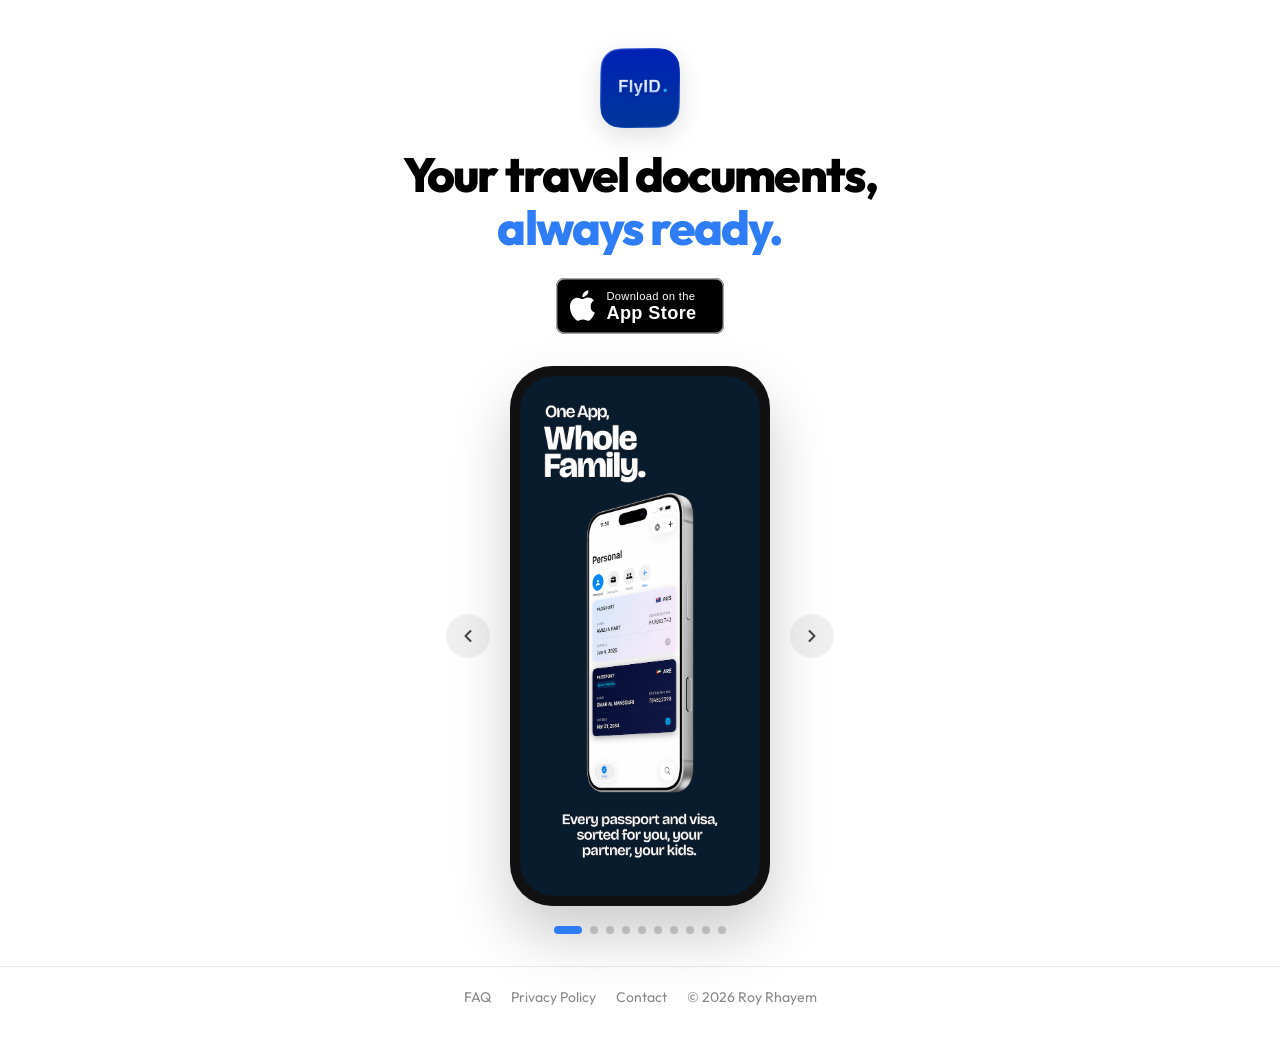
==== commit 71f9799a: "Add more screenshots" ====
--- a/index.html
+++ b/index.html
@@ -50,6 +50,10 @@
                         <img src="./Screenshots/4.png" alt="FlyID screenshot 4">
                         <img src="./Screenshots/5.png" alt="FlyID screenshot 5">
                         <img src="./Screenshots/6.png" alt="FlyID screenshot 6">
+                        <img src="./Screenshots/7.png" alt="FlyID screenshot 7">
+                        <img src="./Screenshots/8.png" alt="FlyID screenshot 8">
+                        <img src="./Screenshots/9.png" alt="FlyID screenshot 9">
+                        <img src="./Screenshots/10.png" alt="FlyID screenshot 10">
                     </div>
                 </div>
             </div>
@@ -61,14 +65,7 @@
             </button>
         </div>
 
-        <div class="dots" aria-label="Slides">
-            <button class="dot is-active" type="button" aria-label="Slide 1" data-dot="0"></button>
-            <button class="dot" type="button" aria-label="Slide 2" data-dot="1"></button>
-            <button class="dot" type="button" aria-label="Slide 3" data-dot="2"></button>
-            <button class="dot" type="button" aria-label="Slide 4" data-dot="3"></button>
-            <button class="dot" type="button" aria-label="Slide 5" data-dot="4"></button>
-            <button class="dot" type="button" aria-label="Slide 6" data-dot="5"></button>
-        </div>
+        <div class="dots" aria-label="Slides" data-dots></div>
     </main>
 
     <footer>
